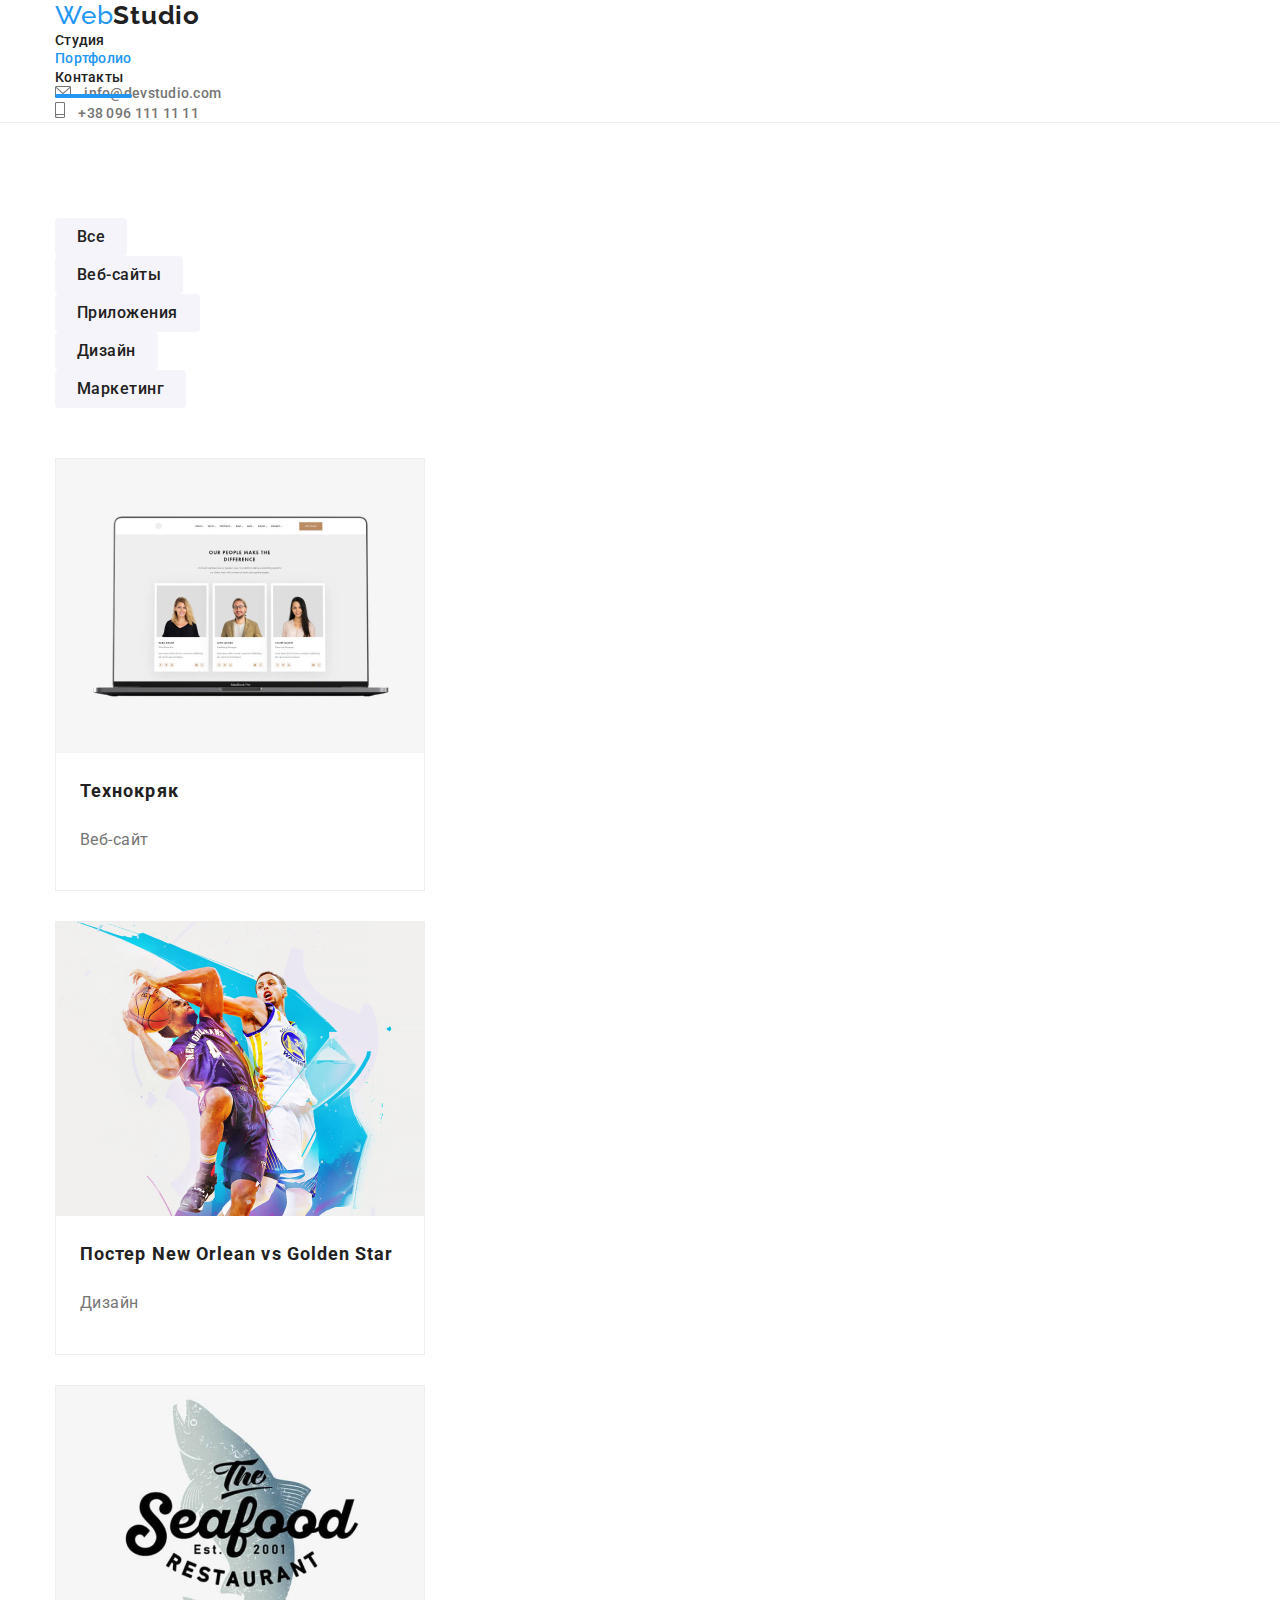
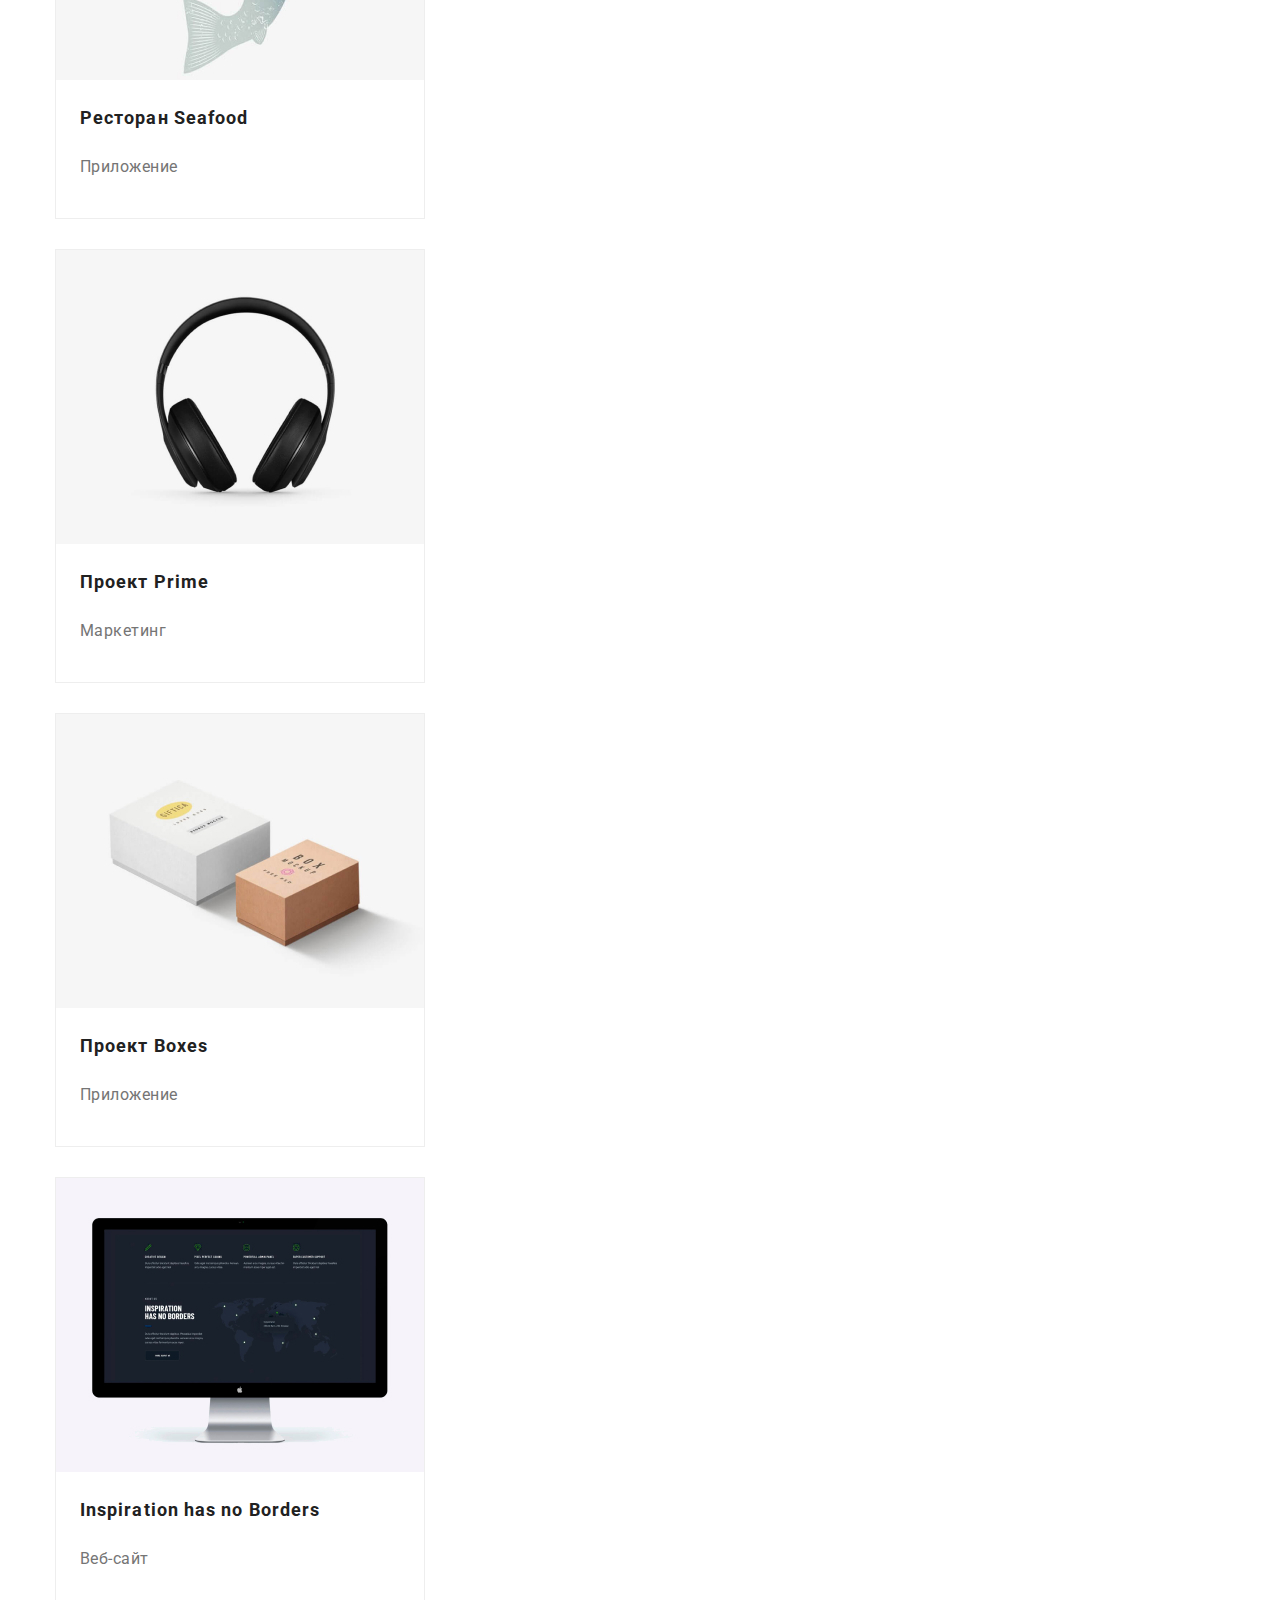
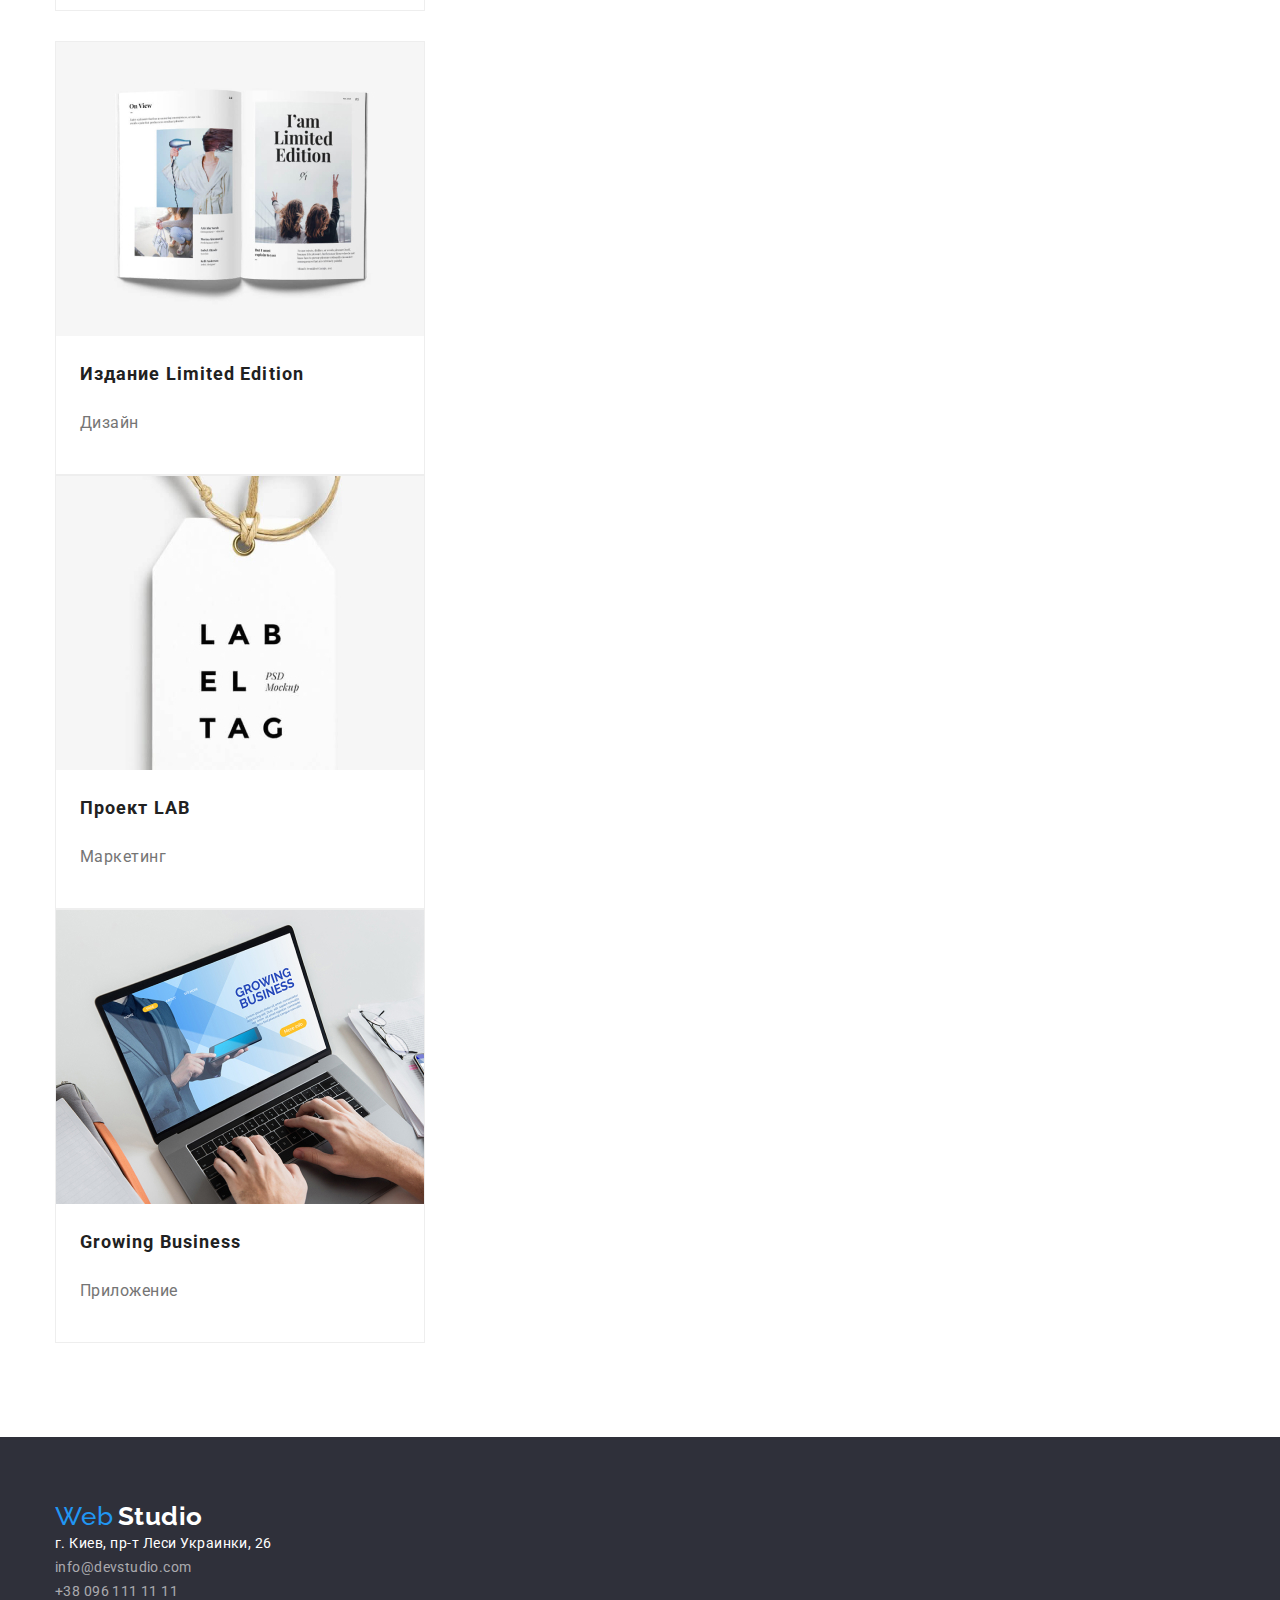
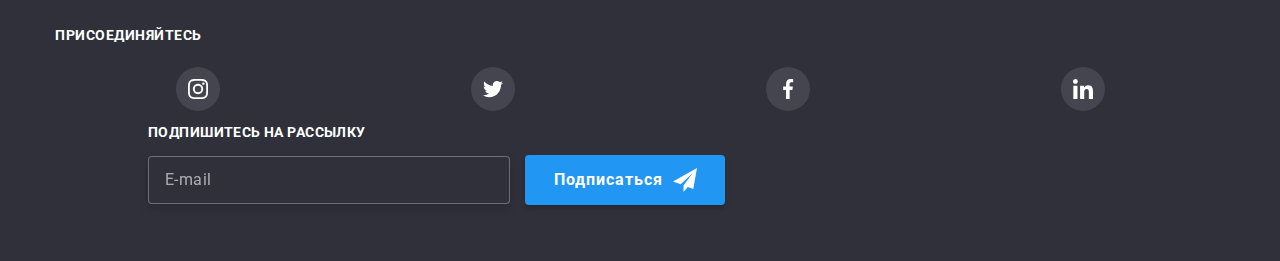
==== portfolio.html @ 9c5ffc7f "mobile header" ====
<!DOCTYPE html>
<html lang="en">
  <head>
    <meta charset="UTF-8" />
    <meta name="viewport" content="width=device-width, initial-scale=1.0" />
    <title>Portfolio</title>
    <link
      href="https://fonts.googleapis.com/css2?family=Raleway:wght@700&family=Roboto:wght@400;500;700;900&display=swap"
      rel="stylesheet"
    />
    <link
      rel="stylesheet"
      href="https://cdnjs.cloudflare.com/ajax/libs/modern-normalize/0.7.0/modern-normalize.min.css"
    />
    <link rel="stylesheet" href="css/main.min.css" />
  </head>

  <body>
    <header class="portfolio-header">
      <div class="container flexbox">
        <nav class="nav">
          <a href="./index.html" class="nav__link-logo"
            ><span class="nav__link-logo--webtext">Web</span
            ><span class="nav__link-logo--text">Studio</span>
          </a>
          <ul class="list textnav">
            <li class="nav-item">
              <a href="./index.html" class="textnav--link">Студия</a>
            </li>
            <li class="nav-item">
              <a href="./portfolio.html" class="textnav--link--prtflcurrent"
                >Портфолио</a
              >
            </li>
            <li class="nav-item">
              <a href="#" class="textnav--link">Контакты</a>
            </li>
          </ul>
        </nav>

        <ul class="list links-header">
          <li class="mail">
            <a class="mail__link" href="mailto:info@devstudio.com">
              <svg class="icon-mail">
                <use href="./svg/xx/sprite.svg#envelope"></use>
              </svg>
              info@devstudio.com</a
            >
          </li>
          <li class="tel">
            <a class="tel__link" href="tel:+380961111111">
              <svg class="icon-tel">
                <use href="./svg/xx/sprite.svg#smartphone"></use>
              </svg>
              +38 096 111 11 11</a
            >
          </li>
        </ul>
      </div>
    </header>

    <main>
      <section class="section-portfolio">
        <div class="container portfolio">
          <!-- Фильтры -->

          <ul class="list-button">
            <li class="list-button__item">
              <button type="button" class="list-button__item--button">
                Все
              </button>
            </li>
            <li class="list-button__item">
              <button type="button" class="list-button__item--button">
                Веб-сайты
              </button>
            </li>
            <li class="list-button__item">
              <button type="button" class="list-button__item--button">
                Приложения
              </button>
            </li>
            <li class="list-button__item">
              <button type="button" class="list-button__item--button">
                Дизайн
              </button>
            </li>
            <li class="list-button__item">
              <button type="button" class="list-button__item--button">
                Маркетинг
              </button>
            </li>
          </ul>

          <!-- Галерея -->

          <div class="cards">
            <ul class="list gallery">
              <li class="card-item">
                <a href="">
                  <div class="card-thumb">
                    <img src="./img/технокряк.jpg" alt="Технокряк" />
                    <p class="description">
                      Технокряк это современная площадка распространения
                      коронавируса. Компании используют эту платформу для
                      цифрового шпионажа и атак на защищённые сервера
                      конкурентов.
                    </p>
                  </div>

                  <div class="text-card">
                    <a href="">
                      <h2 class="card-text">Технокряк</h2>
                      <p class="paragraf">Веб-сайт</p>
                    </a>
                  </div>
                </a>
              </li>
              <li class="card-item">
                <img
                  src="./img/постер.jpg"
                  alt="Постер New Orlean vs Golden Star"
                />
                <div class="text-card">
                  <h2 class="card-text">Постер New Orlean vs Golden Star</h2>
                  <p class="paragraf">Дизайн</p>
                </div>
              </li>
              <li class="card-item">
                <img src="./img/ресторан.jpg" alt="Ресторан Seafood" />
                <div class="text-card">
                  <h2 class="card-text">Ресторан Seafood</h2>
                  <p class="paragraf">Приложение</p>
                </div>
              </li>
              <li class="card-item">
                <img src="./img/prime.jpg" alt="Проект Prime" />
                <div class="text-card">
                  <h2 class="card-text">Проект Prime</h2>
                  <p class="paragraf">Маркетинг</p>
                </div>
              </li>
              <li class="card-item">
                <img src="./img/boxes.jpg" alt="Проект Boxes" />
                <div class="text-card">
                  <h2 class="card-text">Проект Boxes</h2>
                  <p class="paragraf">Приложение</p>
                </div>
              </li>
              <li class="card-item">
                <img src="./img/borders.jpg" alt="Inspiration has no Borders" />
                <div class="text-card">
                  <h2 class="card-text">Inspiration has no Borders</h2>
                  <p class="paragraf">Веб-сайт</p>
                </div>
              </li>
              <li class="card-item">
                <img src="./img/издание.jpg" alt="Издание Limited Edition" />
                <div class="text-card">
                  <h2 class="card-text">Издание Limited Edition</h2>
                  <p class="paragraf">Дизайн</p>
                </div>
              </li>
              <li class="card-item">
                <img src="./img/LAB.jpg" alt="Проект LAB" />
                <div class="text-card">
                  <h2 class="card-text">Проект LAB</h2>
                  <p class="paragraf">Маркетинг</p>
                </div>
              </li>
              <li class="card-item">
                <img src="./img/business.jpg" alt="Growing Business" />
                <div class="text-card">
                  <h2 class="card-text">Growing Business</h2>
                  <p class="paragraf">Приложение</p>
                </div>
              </li>
            </ul>
          </div>
        </div>
      </section>
    </main>

    <!-- Контакты -->
    <footer class="section-footer">
      <div class="footer container">
        <div class="address">
          <a href="./index.html">
            <span class="address__accent-text">Web</span>
            <span class="address__logo-footer">Studio</span></a
          >
          <address class="address--footer">
            г. Киев, пр-т Леси Украинки, 26
          </address>

          <ul class="footer__links">
            <li>
              <a href="mailto:info@devstudio.com" class="footer__links--mail"
                >info@devstudio.com</a
              >
            </li>
            <li>
              <a href="tel:+380961111111" class="footer__links--tel"
                >+38 096 111 11 11</a
              >
            </li>
          </ul>
        </div>
        <div class="join">
          <h5>присоединяйтесь</h5>
          <ul class="footer-social">
            <li class="social__list">
              <a class="join__link" href="https://www.instagram.com/">
                <svg class="icon">
                  <use href="./svg/sprite.svg#instagram"></use>
                </svg>
              </a>
            </li>
            <li class="social__list">
              <a class="join__link" href="https://twitter.com/home">
                <svg class="icon">
                  <use href="./svg/sprite.svg#twitter"></use>
                </svg>
              </a>
            </li>
            <li class="social__list">
              <a class="join__link" href="https://www.facebook.com/">
                <svg class="icon">
                  <use href="./svg/sprite.svg#facebook"></use>
                </svg>
              </a>
            </li>
            <li class="social__list">
              <a class="join__link" href="https://www.linkedin.com/">
                <svg class="icon">
                  <use href="./svg/sprite.svg#linkedin"></use>
                </svg>
              </a>
            </li>
          </ul>
        </div>
        <div class="footer-form">
          <p>Подпишитесь на рассылку</p>
          <form action="subscribe-form"></form>
          <input
            class="footer-form__input"
            type="email"
            name=""
            placeholder="E-mail"
          />
          <button class="footer-form__btn">
            Подписаться
            <svg class="footer-form--icon">
              <use xlink:href="./form/sprite.svg#send"></use>
            </svg>
          </button>
        </div>
      </div>
    </footer>
  </body>
</html>
---- css/main.min.css ----
html{box-sizing:border-box}body{color:#757575;background-color:#fff;font-family:Roboto, sans-serif;letter-spacing:0.03em}a{text-decoration:none}.container{width:1200px;margin-left:auto;margin-right:auto;padding-left:15px;padding-right:15px}@media (min-width: 480px){.container{width:480px}}@media (min-width: 768px){.container{width:768px}}@media (min-width: 1200px){.container{width:1200px;margin-left:auto;margin-right:auto;padding-left:15px;padding-right:15px}}.header .portfolio-header .flexbox{align-items:center;justify-content:flex-end}.header .portfolio-header{padding-top:32px;padding-bottom:32px}.header .portfolio-header .mail{margin-right:50px}.portfolio{margin-top:95px;margin-bottom:93px}.portfolio-header{border-bottom:1px solid #eeeeee}img{display:block;height:auto}.client{box-sizing:border-box;justify-content:space-between;padding-bottom:94px;padding-top:50px;list-style:none;margin:0;padding-left:0}.client__list{margin:0;width:calc((100% - 30px * 5) / 6);height:90px}.client__list:last-child{margin-right:0px}.client__list--logo-link{margin:0;width:100%;height:100%;color:#afb1b8;border:1px solid #afb1b8;border-radius:4px;justify-content:center;align-items:center;transition-property:border;transition-duration:250ms;transition-timing-function:cubic-bezier(0.4, 0, 0.2, 1)}.client__list--logo-link:hover svg{cursor:pointer;fill:#2196f3}.client__list--logo-link:hover{border:1px solid #2196f3;border-radius:4px}.client__list--logo-one{width:44px;height:49px;fill:currentColor;transition-property:fill;transition-duration:250ms;transition-timing-function:cubic-bezier(0.4, 0, 0.2, 1)}.client__list--logo-two{width:40px;height:52px;fill:currentColor;transition-property:fill;transition-duration:250ms;transition-timing-function:cubic-bezier(0.4, 0, 0.2, 1)}.client__list--logo-three{width:41px;height:43px;fill:currentColor;transition-property:fill;transition-duration:250ms;transition-timing-function:cubic-bezier(0.4, 0, 0.2, 1)}.client__list--logo-four{width:80px;height:42px;fill:currentColor;transition-property:fill;transition-duration:250ms;transition-timing-function:cubic-bezier(0.4, 0, 0.2, 1)}.client__list--logo-five{width:59px;height:47px;fill:currentColor;transition-property:fill;transition-duration:250ms;transition-timing-function:cubic-bezier(0.4, 0, 0.2, 1)}.client__list--logo-six{width:88px;height:45px;fill:currentColor;transition-property:fill;transition-duration:250ms;transition-timing-function:cubic-bezier(0.4, 0, 0.2, 1)}button{font-family:inherit}.button__hero{color:#fff;background-color:#2196f3;font-weight:bold;font-size:16px;line-height:1.88;text-align:center;letter-spacing:0.06em;cursor:pointer;border:none;border-radius:4px;padding:10px 32px}.submit-button{width:200px;height:50px;background:#2196f3;border-radius:4px;border:none;color:#fff;font-family:Roboto;font-weight:bold;font-size:16px;line-height:1.9;letter-spacing:0.06em;margin-left:124px}.submit-button:focus,.submit-button:hover{box-shadow:0px 4px 4px rgba(0,0,0,0.15)}.list-button{list-style:none;justify-content:center;padding:0;margin:0;padding-bottom:50px}.list-button__item:not(:last-child){margin-right:8px}.list-button__item--button{color:#212121;background-color:#f5f4fa;font-weight:500;font-size:16px;line-height:1.62;letter-spacing:0.03em;text-align:center;border:none;border-radius:4px;padding:6px 22px;transition-property:background-color, color;transition-duration:250ms;transition-timing-function:cubic-bezier(0.4, 0, 0.2, 1)}.list-button__item--button:hover,.list-button__item--button:focus{color:#fff;background-color:#2196f3}.social{align-items:center;justify-content:space-around;padding-top:16px;padding-bottom:30px;padding-right:30px;padding-left:32px;list-style:none;display:flex}.social__list .social__link,.social__list .follow-link{width:44px;height:44px}.social__list:not(:last-child){margin-right:10px}.social__link{display:flex;margin:0;width:100%;height:100%;justify-content:center;align-items:center;border-radius:50%;transition-property:background-color;transition-duration:250ms;transition-timing-function:cubic-bezier(0.4, 0, 0.2, 1)}.social__link:hover{background-color:#2196f3}.social__link:hover .icon{fill:#fff}.footer-social{align-items:center;justify-content:space-around;margin-top:20px;display:flex;list-style:none;padding:0;margin:0}.footer-social:not(:last-child){margin-right:10px}.join{color:#fff;font-weight:bold;font-size:17px;line-height:1.14;letter-spacing:0.03em;text-transform:uppercase}.join__link{display:flex;margin:0;width:44px;height:44px;justify-content:center;align-items:center;border-radius:50%;background-color:rgba(255,255,255,0.1);transition-property:background-color;transition-duration:250ms;transition-timing-function:cubic-bezier(0.4, 0, 0.2, 1)}.join__link:hover{background-color:#2196f3}.join__link:hover .icon{fill:#fff}.join__link .icon{fill:#fff}.backdrop{position:fixed;top:0;left:0;width:100%;height:100%;background-color:rgba(0,0,0,0.2);opacity:1;transition:opacity 250ms cubic-bezier(0.4, 0, 0.2, 1);z-index:1;overflow-y:scroll}.is-hidden{display:none}.modal{position:absolute;top:50%;left:50%;transform:translate(-50%, -50%) scale(1);transition:750ms cubic-bezier(0.4, 0, 0.2, 1);width:528px;height:581px;background:#fff;box-shadow:0px 1px 3px rgba(0,0,0,0.12),0px 1px 1px rgba(0,0,0,0.14),0px 2px 1px rgba(0,0,0,0.2);border-radius:4px}.modal__close-button{position:absolute;font-size:15px;width:30px;height:30px;background:#fff;box-sizing:border-box;border-radius:50%;border:1px solid rgba(0,0,0,0.1);top:8px;right:8px;outline:transparent}.modal__close-button:hover,.modal__close-button:focus{color:#2196f3}.modal__content{display:flex;flex-direction:column;padding:40px}.modal__title{font-family:Roboto;font-weight:bold;font-size:20px;line-height:1.2;text-align:center;letter-spacing:0.03em;color:#212121;margin-bottom:16px}.form{background:#fff;border-radius:4px}.form__field{position:relative;display:flex;flex-direction:column}.form__field.checkbox{display:flex;flex-direction:row;justify-content:center;margin-bottom:30px}.form--label{margin-bottom:4px;font-family:Roboto;font-size:12px;line-height:1.17;letter-spacing:0.01em;color:#757575}.form--input{width:448px;height:40px;border:1px solid rgba(33,33,33,0.2);box-sizing:border-box;border-radius:4px;margin-bottom:14px;padding-left:42px;outline:none}.form--input:focus{border:1px solid #2196f3;border-width:1px;transition-property:border;outline:none}.form--input:focus+svg{fill:#2196f3;transition-property:fill}.form--input--checkbox{-webkit-appearance:none;-moz-appearance:none;appearance:none;position:absolute}.form--input--checkbox:checked+.check-box{background-image:url(../modal/check.svg);fill:#fff;background-color:#2196f3;transition-property:background-color, fill;transition-duration:250ms;transition-timing-function:cubic-bezier(0.4, 0, 0.2, 1)}.form__field--icon{position:absolute;top:29px;left:14px;height:18px;width:18px}.form--textarea{height:120px;border:1px solid rgba(33,33,33,0.2);box-sizing:border-box;border-radius:4px;resize:none;margin-bottom:20px;padding:12px 16px}.form--textarea::placeholder{font-family:Roboto;font-size:12px;line-height:1.2;letter-spacing:0.01em;color:rgba(117,117,117,0.5)}.form--link{color:#2196f3;border-bottom:1px solid #2196f3;display:inline-block;line-height:0.85}.form--textarea:focus{border:1px solid #2196f3;border-width:1px;transition-property:border;transition-duration:250ms;transition-timing-function:cubic-bezier(0.4, 0, 0.2, 1);outline:none}.check-box{position:absolute;background-image:url(../modal/Vector.svg);width:16px;height:15px;left:30px}.footer-form{font-weight:bold;font-size:14px;line-height:1.14;letter-spacing:0.03em;text-transform:uppercase;color:#fff;padding-left:93px}.footer-form__input{background-color:#2f303a;padding-left:16px;padding-right:166px;padding-top:15px;padding-bottom:15px;margin-right:12px;border:1px solid rgba(255,255,255,0.3);box-sizing:border-box;filter:drop-shadow(0px 4px 4px rgba(0,0,0,0.15));border-radius:4px}.footer-form__btn{display:inline-flex;align-items:center;padding-top:10px;padding-bottom:10px;padding-left:29px;padding-right:28px;font-weight:bold;font-size:16px;line-height:1.9;letter-spacing:0.06em;border:none;color:#fff;background-color:#2196f3;box-shadow:0px 4px 4px rgba(0,0,0,0.15);border-radius:4px;cursor:pointer}.footer-form--icon{width:24px;height:24px;margin-left:10px}input::placeholder{font-family:Roboto;font-size:16px;line-height:1.25;letter-spacing:0.03em;color:rgba(255,255,255,0.6)}.icon-mail{content:"";display:inline-block;width:16px;height:12px;margin-right:10px;background-image:url(./svg/xx/sprite.svg#envelope);background-size:contain;fill:currentColor;transition:color cubic-bezier(0.4, 0, 0.2, 1)}.icon-tel{content:"";display:inline-block;width:10px;height:16px;margin-right:10px;background-image:url(./svg/xx/sprite.svg#smartphone);background-size:contain;fill:currentColor;transition:color cubic-bezier(0.4, 0, 0.2, 1)}.nav{margin-right:auto;color:#212121}.nav__link-logo{padding-top:24px}.nav__link-logo--webtext{font-family:Raleway, sans-serif;font-weight:500;font-size:26px;line-height:1.19px;letter-spacing:0.03em;color:#2196f3}.nav__link-logo--text{font-family:Raleway, sans-serif;font-weight:bold;font-size:26px;line-height:1.19;letter-spacing:0.03em;margin-right:93px;color:#212121}.nav-item:not(:last-child){margin-right:50px}.textnav{color:#2196f3}.textnav--link:hover,.textnav--link:focus{color:#2196f3}.textnav--link--current{color:#2196f3;font-weight:500;font-size:14px;line-height:1.14;letter-spacing:0.02em;padding-top:32px;padding-bottom:32px;position:relative}.textnav--link--current::after{display:block;content:"";width:100%;height:4px;left:0;bottom:0;color:#2196f3;background:#2196f3;border-radius:2px;position:absolute}.textnav--link--prtflcurrent{color:#2196f3;font-weight:500;font-size:14px;line-height:1.14;letter-spacing:0.02em;padding-top:32px;padding-bottom:32px;position:relative}.textnav--link--prtflcurrent::after{display:block;content:"";width:100%;height:4px;left:0;bottom:0;color:#2196f3;background-color:#2196f3;border-radius:2px;position:absolute}.textnav--link{font-weight:500;font-size:14px;line-height:1.14;letter-spacing:0.02em;padding-top:32px;padding-bottom:32px;position:relative;color:#212121;transition-property:color;transition-duration:250ms;transition-timing-function:cubic-bezier(0.4, 0, 0.2, 1)}.links-header{font-weight:500;font-size:14px;line-height:1.14;letter-spacing:0.02em;padding-top:32px;color:#757575;transition-property:color;transition-duration:250ms;transition-timing-function:cubic-bezier(0.4, 0, 0.2, 1)}.mail__link{padding-right:30px;padding-top:32px;align-items:center;color:#757575;transition-property:color;transition-duration:250ms;transition-timing-function:cubic-bezier(0.4, 0, 0.2, 1)}.mail__link:hover,.mail__link:focus{fill:#2196f3;color:#2196f3}.tel__link{padding-top:32px;align-items:center;color:#757575;transition-property:color;transition-duration:250ms;transition-timing-function:cubic-bezier(0.4, 0, 0.2, 1)}.tel__link:hover,.tel__link:focus{cursor:pointer;fill:#2196f3;color:#2196f3}.hero{max-width:1600px;height:600px;margin-left:auto;margin-right:auto;background-image:linear-gradient(to right, rgba(47,48,58,0.4), rgba(47,48,58,0.4)),url(../img/hero-img.jpg);background-repeat:no-repeat;background-position:center;background-size:cover;background-color:#2f303a;padding-top:200px;padding-bottom:200px;text-align:center}.hero__title{font-weight:900;font-size:44px;line-height:1.36;text-align:center;letter-spacing:0.06em;text-transform:uppercase;margin:0;padding:0;margin-bottom:30px;color:#fff}.features{margin-top:94px}.list{list-style:none;padding:0;margin:0}.skill{list-style:none;padding:0;margin:0}.skill__icon{margin-right:15px}.skill__icon:last-child{margin-right:0}.skill__title-text{font-weight:bold;font-size:14px;line-height:1.14;letter-spacing:0.03em;text-transform:uppercase;color:#212121;padding-top:30px;padding-bottom:10px;margin:0}.skill__paragraf{font-size:16px;line-height:1.9;letter-spacing:0.03em;color:#757575;margin:0}.skill__icon::before{content:"";display:block;min-width:270px;min-height:120px;border-radius:4px;background:#f5f4fa;background-repeat:no-repeat;background-position:center}.icon-antena::before{background-image:url(../img/antenna.png)}.icon-clock::before{background-image:url(../img/clock.png)}.icon-diagram::before{background-image:url(../img/diagram.png)}.icon-astronavt::before{background-image:url(../img/astronaut.png)}.our-work{margin-top:94px}@media (max-width: 1199px){.our-work{display:none}}.our-work__title{font-weight:bold;font-size:36px;line-height:1.16;text-align:center;letter-spacing:0.03em;color:#212121;margin:0;margin-bottom:50px}.our-work__list{padding:0}.our-work__overlay{position:relative;margin-right:30px;list-style:none;padding:0}.our-work__overlay:last-child{margin-right:0}.our-work__text{display:block;background:rgba(47,48,58,0.8);width:100%;height:auto;position:absolute;padding-top:27px;padding-bottom:27px;left:0;bottom:0;margin:0;font-style:normal;font-weight:700;font-size:14px;line-height:1.1em;text-align:center;letter-spacing:0.03em;text-transform:uppercase;color:#fff}.our-team{font-size:16px;line-height:1.19;text-align:center;letter-spacing:0.03em;color:#757575;margin-top:94px;padding-top:94px;padding-bottom:94px;background-color:#f5f4fa}.our-team__title{font-weight:bold;font-size:36px;line-height:1.17;text-align:center;letter-spacing:0.03em;color:#212121;margin:0;padding:0}.our-team__list{list-style:none;margin:0;padding-top:50px;padding-left:0}.our-team__list--item{width:calc((100% - 30px * 2) / 3);margin-right:30px;border-radius:0px 0px 4px 4px;background-color:#fff}.our-team__list--item:hover,.our-team__list--item:focus{box-shadow:0px 1px 1px rgba(0,0,0,0.12),0px 4px 4px rgba(0,0,0,0.06),1px 4px 6px rgba(0,0,0,0.16)}.our-team__list--item:nth-child(4n){margin-right:0px}.our-team__name{padding-top:30px;padding-bottom:10px;margin:0;font-weight:500;font-size:16px;line-height:1.19;text-align:center;color:#212121}.icon{width:20px;height:20px;fill:#afb1b8;transition-property:fill;transition-duration:250ms;transition-timing-function:cubic-bezier(0.4, 0, 0.2, 1)}.title-client{font-weight:bold;font-size:36px;line-height:1.16;text-align:center;letter-spacing:0.03em;color:#212121;padding-top:94px;margin:0}.section-footer{padding-top:64px;padding-bottom:56px;background-color:#2f303a;margin-top:20px}.address{margin-right:70px}.address__accent-text{font-family:Raleway, sans-serif;font-weight:500;font-size:26px;line-height:1.19px;letter-spacing:0.03em;color:#2196f3}.address--footer{color:#fff;font-size:14px;line-height:1.71;font-style:normal}.address__logo-footer{font-family:Raleway, sans-serif;font-weight:bold;font-size:26px;line-height:1.2;color:#fff}.footer{align-items:baseline}.footer__links{list-style:none;padding:0;margin:0}.footer__links :hover,.footer__links :focus{color:#2196f3}.footer__links--mail,.footer__links--tel{font-size:14px;line-height:1.7;letter-spacing:0.03em;color:rgba(255,255,255,0.6);transition-property:color;transition-duration:250ms;transition-timing-function:cubic-bezier(0.4, 0, 0.2, 1)}.cards{margin-bottom:94px}.card-item{width:calc((100% - 30px * 2) / 3);margin-right:30px;margin-bottom:30px;border:1px solid #eeeeee;background-color:#fff;position:relative;overflow:hidden}.card-item:hover,.card-item:focus{box-shadow:0px 1px 1px rgba(0,0,0,0.12),0px 4px 4px rgba(0,0,0,0.06),1px 4px 6px rgba(0,0,0,0.16)}.card-item:hover .description,.card-item:hover .card-thumb::before{opacity:1;transform:translateY(0)}.card-item:nth-child(3n){margin-right:0px}.card-item:nth-last-child(-n+3){margin-bottom:0px}.card-thumb{position:relative;overflow:hidden}.card-thumb::before{position:absolute;content:"";display:flex;justify-content:center;align-items:center;width:100%;height:100%;bottom:-100%;right:0;background-color:#2196f3;transform:translateY(100%);transition:transform 250ms cubic-bezier(0.4, 0, 0.2, 1);overflow:hidden;opacity:1}.card-text{font-weight:bold;font-size:18px;line-height:2;letter-spacing:0.06em;color:#212121;margin:0}.text-card{padding:20px 24px}.paragraf{color:#757575}.gallery{font-size:16px;line-height:1.87;flex-wrap:wrap}.description{position:absolute;margin:0;width:100%;height:294px;top:0;right:0;padding:63px 24px;font-weight:400;font-size:18px;line-height:1.56;letter-spacing:0.03em;color:#fff;background-color:rgba(33,150,243,0.9);transform:translateY(100%);transition:transform 250ms cubic-bezier(0.4, 0, 0.2, 1)}.logo{color:#2196f3;font-family:Raleway, sans-serif;font-weight:normal;font-size:26px;line-height:1.2;letter-spacing:0.03em;-webkit-text-decoration-line:none;text-decoration-line:none;padding-top:16px;position:absolute}.mobilebtn{position:absolute;display:inline-flex;margin:0;padding:0;margin-top:22px;border:none;background-color:transparent;top:0;right:0}@media screen and (min-width: 768px){.mobilebtn{display:none}}.mobilebtn__close{display:none}.is-open .mobilebtn__close{display:block}.is-open .mobilebtn__menu{display:none}.mobilebtn:focus,.mobilebtn:hover{fill:#2196f3;outline:none}.mobile-menu{background-color:#fff;padding:28px;text-align:center;font-style:28px}@media screen and (max-width: 767px){.mobile-menu{display:none;position:absolute;top:100%;left:0;width:100%;height:453px}.mobile-menu.is-open{display:block}}@media screen and (min-width: 768px){.mobile-menu{display:inline-flex;flex-grow:1;justify-content:space-between}}.mobile-text{margin-left:auto;font-style:normal;font-weight:500;font-size:18px;line-height:1.1;letter-spacing:0.02em;text-align:center}.mobile-text__item{margin-bottom:60px}.mobile-text__item:not(:last-child){margin-bottom:40px}.mobile-text__item--link{color:#000;text-align:center;margin-top:60px}.mobile-text__item{color:#000;text-align:center;margin-top:60px}.mobile-text__item--link--current{color:#2196f3;position:relative}.mobile-text__item--link--current::after{position:absolute;content:"";width:100%;height:4px;left:0;bottom:-8px;background-color:#2196f3;border-radius:2px;margin-bottom:-1px}.contacts{text-align:center;font-family:Roboto;font-style:normal;font-weight:500;font-size:18px;line-height:21px;letter-spacing:0.02em}.contacts__link:hover{color:#2196f3}.contacts__item:first-child{margin-bottom:16px}.contacts__link{color:#757575}.header{position:relative;height:60px;right:0;left:0;top:0;background-color:#fff;z-index:1;border-bottom:1px solid #ececec;-webkit-box-align:center;-ms-flex-align:center;align-items:center}
/*# sourceMappingURL=main.min.css.map */
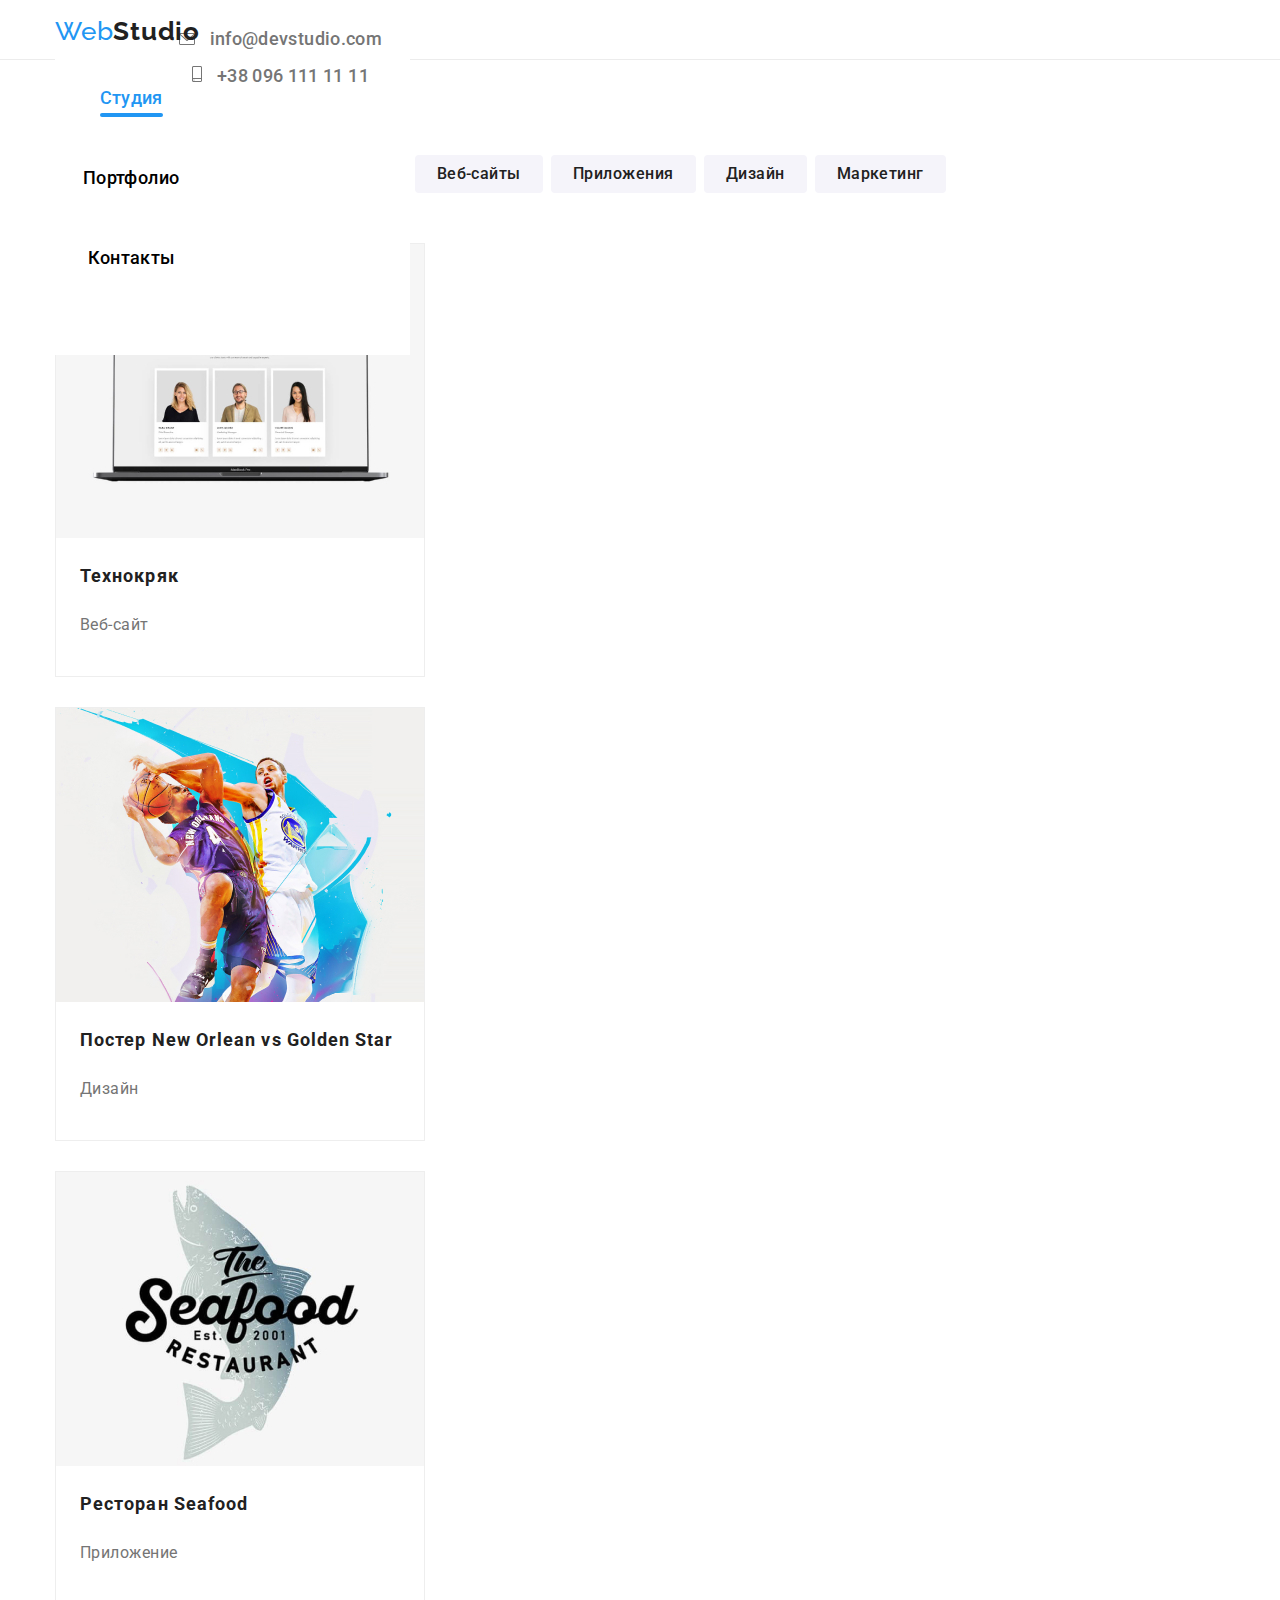
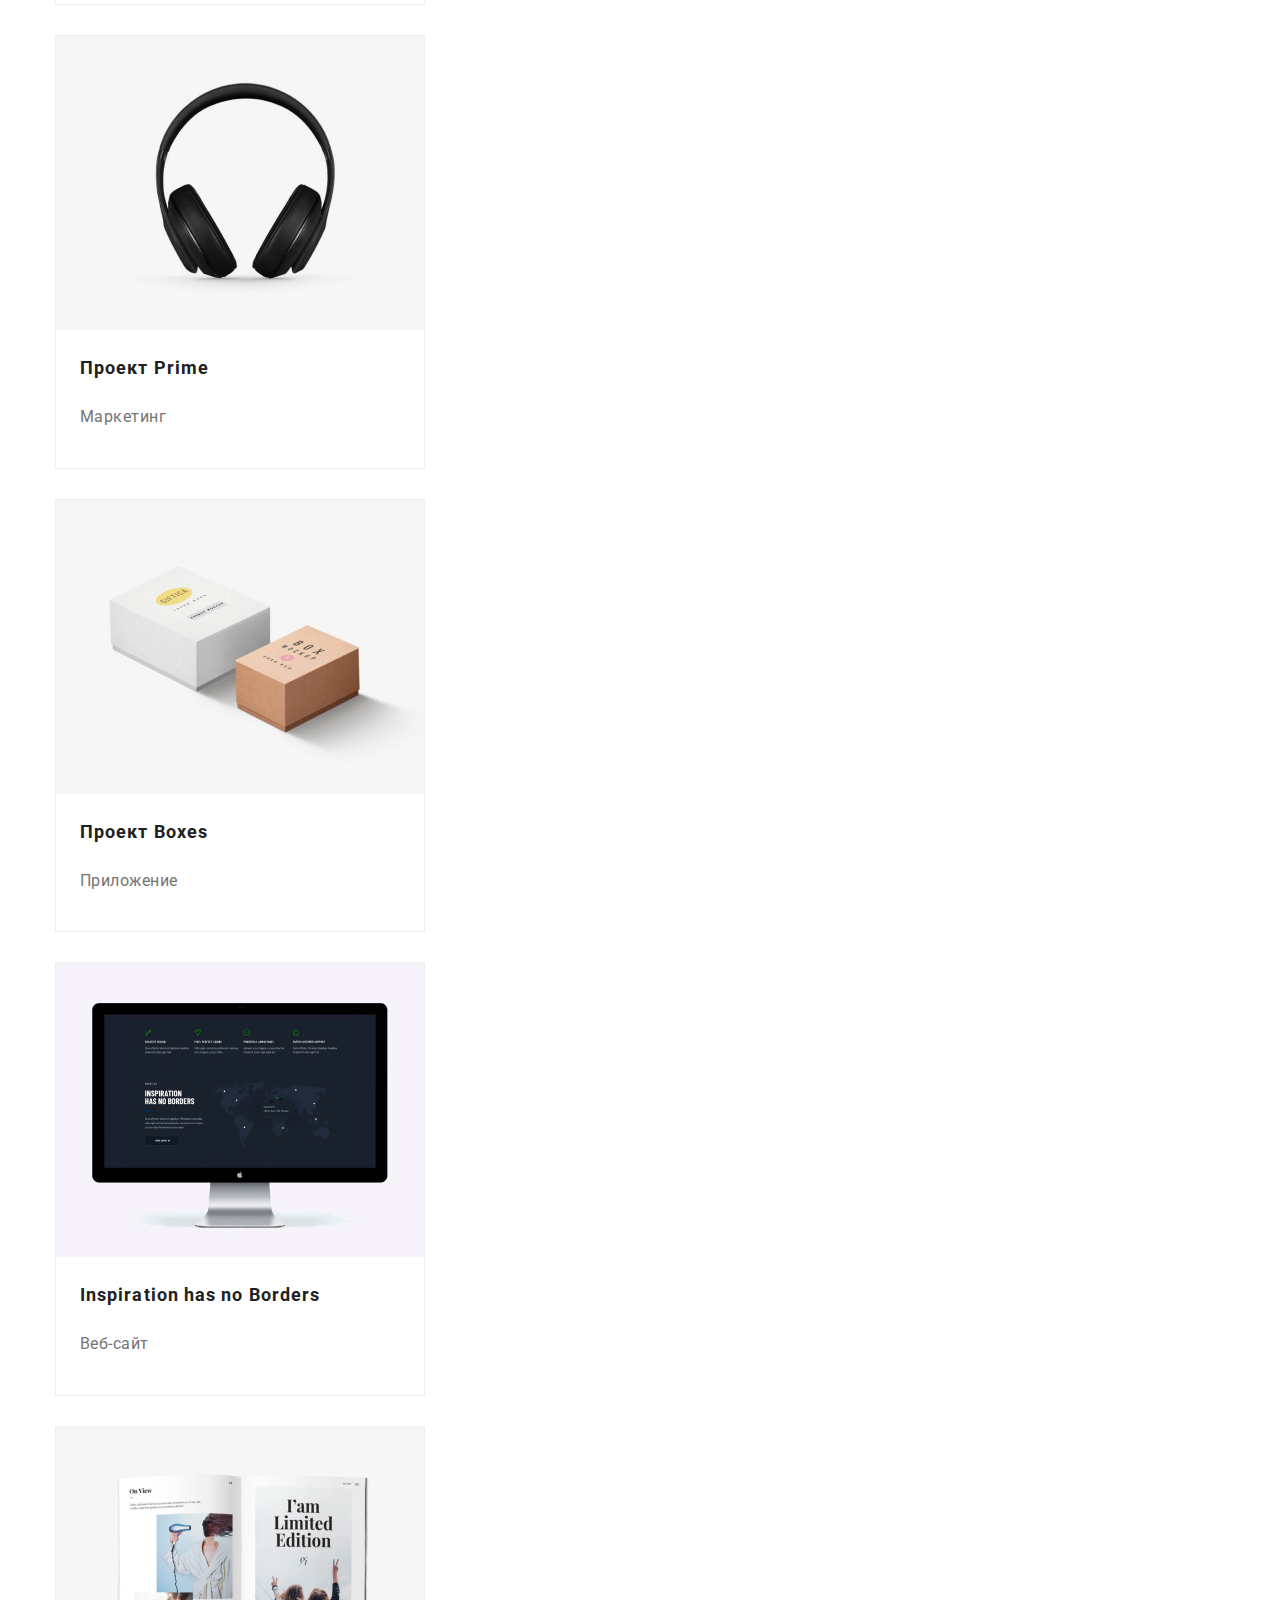
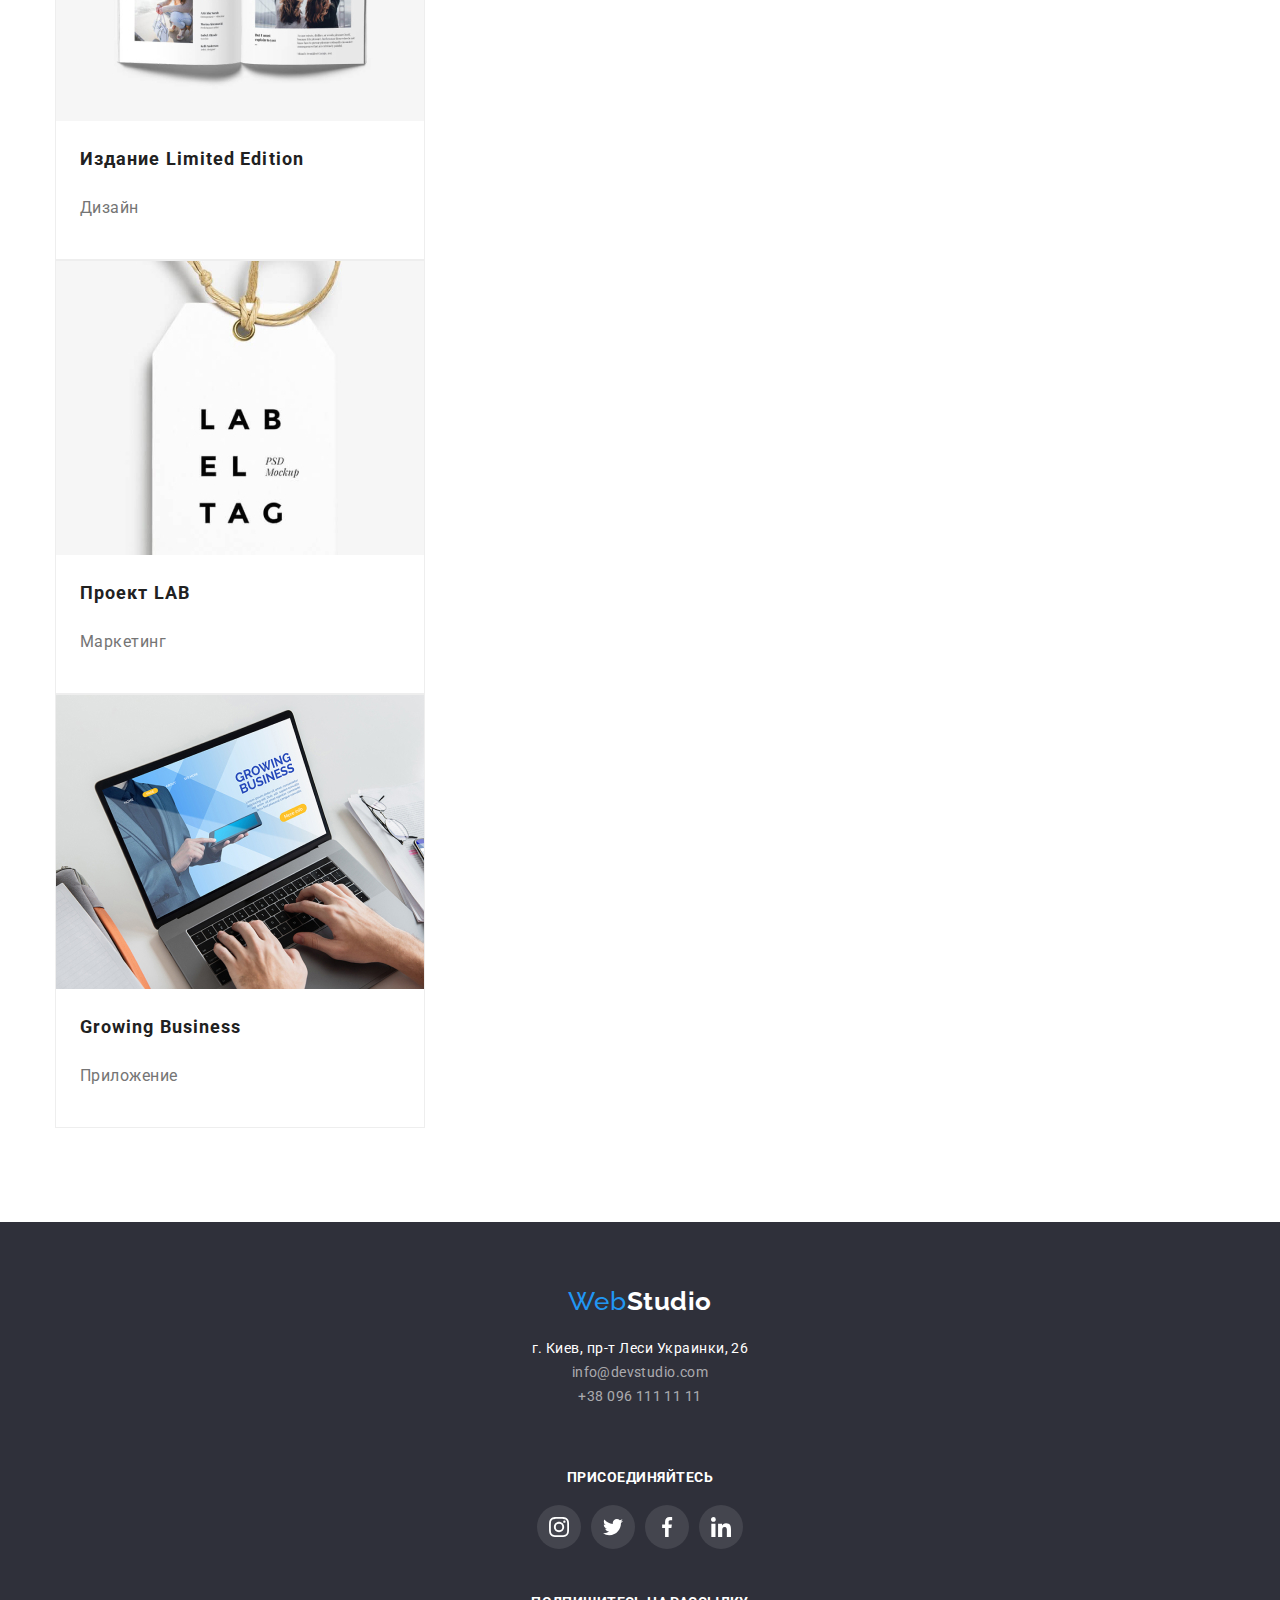
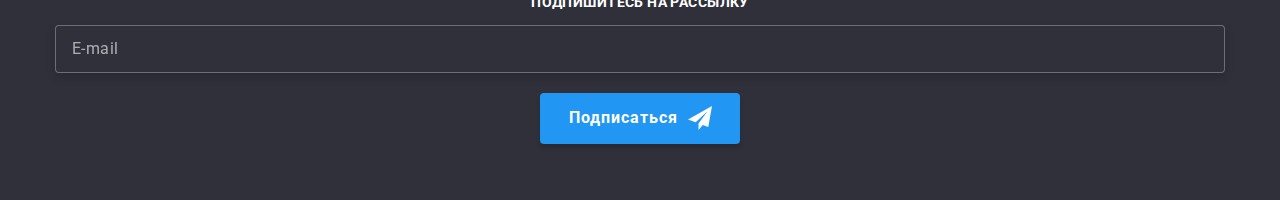
==== commit eb4d4a9c: "mobile" ====
--- a/portfolio.html
+++ b/portfolio.html
@@ -16,7 +16,79 @@
   </head>
 
   <body>
-    <header class="portfolio-header">
+    <header class="header">
+      <div class="container flexbox">
+        <a href="./index.html" class="logo"
+          ><span class="nav__link-logo--webtext">Web</span
+          ><span class="nav__link-logo--text">Studio</span>
+        </a>
+        <button
+          type="button"
+          class="mobilebtn is-open"
+          aria-expanded="false"
+          aria-controls="mobile-menu"
+          data-menu-button
+        >
+          <svg
+            width="40px"
+            height="40px"
+            aria-label="Переключатель мобильного меню"
+          >
+            <use
+              width="19"
+              height="19"
+              class="mobilebtn__close"
+              xlink:href="./mobileicon/sprite.svg#close_24px"
+            ></use>
+
+            <use
+              width="24"
+              height="16"
+              class="mobilebtn__menu"
+              xlink:href="./mobileicon/sprite.svg#menu_24px"
+            ></use>
+          </svg>
+        </button>
+        <div class="mobile-menu is-open" id="mobile-menu" data-menu>
+          <ul class="list mobile-text">
+            <li class="mobile-text__item">
+              <a href="./index.html" class="mobile-text__item--link--current"
+                >Студия</a
+              >
+            </li>
+            <li class="mobile-text__item">
+              <a href="./portfolio.html" class="mobile-text__item--link"
+                >Портфолио</a
+              >
+            </li>
+            <li class="mobile-text__item">
+              <a href="#" class="mobile-text__item--link">Контакты</a>
+            </li>
+          </ul>
+
+          <ul class="list contacts">
+            <li class="contacts__item">
+              <a class="contacts__link" href="mailto:info@devstudio.com">
+                <svg class="icon-mail">
+                  <use href="./svg/xx/sprite.svg#envelope"></use>
+                </svg>
+                info@devstudio.com</a
+              >
+            </li>
+            <li class="contacts__item">
+              <a class="contacts__link" href="tel:+380961111111">
+                <svg class="icon-tel">
+                  <use href="./svg/xx/sprite.svg#smartphone"></use>
+                </svg>
+                +38 096 111 11 11</a
+              >
+            </li>
+          </ul>
+        </div>
+      </div>
+    </header>
+
+    <!-- <header class="portfolio-header">
       <div class="container flexbox">
         <nav class="nav">
           <a href="./index.html" class="nav__link-logo"
@@ -57,7 +129,7 @@
           </li>
         </ul>
       </div>
-    </header>
+    </header>-->
 
     <main>
       <section class="section-portfolio">
@@ -180,9 +252,88 @@
         </div>
       </section>
     </main>
+    <!--footermob-->
+    <footer class="section-footermob">
+      <div class="footermob container">
+        <div class="addressmob">
+          <a href="./index.html"
+            ><span class="addressmob__accent-text">Web</span
+            ><span class="addressmob__logo-footer">Studio</span></a
+          >
+          <address class="addressmob--footer">
+            г. Киев, пр-т Леси Украинки, 26
+            <div>
+              <ul class="footermob__links">
+                <li>
+                  <a
+                    class="footermob__links--mail"
+                    href="mailto:info@devstudio.com"
+                    >info@devstudio.com</a
+                  >
+                </li>
+                <li>
+                  <a class="footermob__links--tel" href="tel:+380961111111"
+                    >+38 096 111 11 11</a
+                  >
+                </li>
+              </ul>
+            </div>
+          </address>
+        </div>
+        <div class="joinmob">
+          <h5>присоединяйтесь</h5>
+          <ul class="footermob-social">
+            <li class="social__list">
+              <a class="joinmob__link" href="https://www.instagram.com/">
+                <svg class="icon">
+                  <use href="./svg/sprite.svg#instagram"></use>
+                </svg>
+              </a>
+            </li>
+            <li class="social__list">
+              <a class="joinmob__link" href="https://twitter.com/home">
+                <svg class="icon">
+                  <use href="./svg/sprite.svg#twitter"></use>
+                </svg>
+              </a>
+            </li>
+            <li class="social__list">
+              <a class="joinmob__link" href="https://www.facebook.com/">
+                <svg class="icon">
+                  <use href="./svg/sprite.svg#facebook"></use>
+                </svg>
+              </a>
+            </li>
+            <li class="social__list">
+              <a class="joinmob__link" href="https://www.linkedin.com/">
+                <svg class="icon">
+                  <use href="./svg/sprite.svg#linkedin"></use>
+                </svg>
+              </a>
+            </li>
+          </ul>
+        </div>
+        <div class="footer-formmob">
+          <p>Подпишитесь на рассылку</p>
+          <form action="subscribe-form"></form>
+          <input
+            class="footer-formmob__input"
+            type="email"
+            name="email"
+            placeholder="E-mail"
+          />
+          <button class="footer-formmob__btn">
+            Подписаться
+            <svg class="footer-formmob--icon">
+              <use xlink:href="./form/sprite.svg#send"></use>
+            </svg>
+          </button>
+        </div>
+      </div>
+    </footer>
 
     <!-- Контакты -->
-    <footer class="section-footer">
+    <!--<footer class="section-footer">
       <div class="footer container">
         <div class="address">
           <a href="./index.html">
@@ -256,6 +407,8 @@
           </button>
         </div>
       </div>
-    </footer>
+    </footer>-->
+    <script src="./js/script.js"></script>
+    <script src="./js/menu.js"></script>
   </body>
 </html>
--- a/css/main.min.css
+++ b/css/main.min.css
@@ -1,2 +1,2 @@
-html{box-sizing:border-box}body{color:#757575;background-color:#fff;font-family:Roboto, sans-serif;letter-spacing:0.03em}a{text-decoration:none}.container{width:1200px;margin-left:auto;margin-right:auto;padding-left:15px;padding-right:15px}@media (min-width: 480px){.container{width:480px}}@media (min-width: 768px){.container{width:768px}}@media (min-width: 1200px){.container{width:1200px;margin-left:auto;margin-right:auto;padding-left:15px;padding-right:15px}}.header .portfolio-header .flexbox{align-items:center;justify-content:flex-end}.header .portfolio-header{padding-top:32px;padding-bottom:32px}.header .portfolio-header .mail{margin-right:50px}.portfolio{margin-top:95px;margin-bottom:93px}.portfolio-header{border-bottom:1px solid #eeeeee}img{display:block;height:auto}.client{box-sizing:border-box;justify-content:space-between;padding-bottom:94px;padding-top:50px;list-style:none;margin:0;padding-left:0}.client__list{margin:0;width:calc((100% - 30px * 5) / 6);height:90px}.client__list:last-child{margin-right:0px}.client__list--logo-link{margin:0;width:100%;height:100%;color:#afb1b8;border:1px solid #afb1b8;border-radius:4px;justify-content:center;align-items:center;transition-property:border;transition-duration:250ms;transition-timing-function:cubic-bezier(0.4, 0, 0.2, 1)}.client__list--logo-link:hover svg{cursor:pointer;fill:#2196f3}.client__list--logo-link:hover{border:1px solid #2196f3;border-radius:4px}.client__list--logo-one{width:44px;height:49px;fill:currentColor;transition-property:fill;transition-duration:250ms;transition-timing-function:cubic-bezier(0.4, 0, 0.2, 1)}.client__list--logo-two{width:40px;height:52px;fill:currentColor;transition-property:fill;transition-duration:250ms;transition-timing-function:cubic-bezier(0.4, 0, 0.2, 1)}.client__list--logo-three{width:41px;height:43px;fill:currentColor;transition-property:fill;transition-duration:250ms;transition-timing-function:cubic-bezier(0.4, 0, 0.2, 1)}.client__list--logo-four{width:80px;height:42px;fill:currentColor;transition-property:fill;transition-duration:250ms;transition-timing-function:cubic-bezier(0.4, 0, 0.2, 1)}.client__list--logo-five{width:59px;height:47px;fill:currentColor;transition-property:fill;transition-duration:250ms;transition-timing-function:cubic-bezier(0.4, 0, 0.2, 1)}.client__list--logo-six{width:88px;height:45px;fill:currentColor;transition-property:fill;transition-duration:250ms;transition-timing-function:cubic-bezier(0.4, 0, 0.2, 1)}button{font-family:inherit}.button__hero{color:#fff;background-color:#2196f3;font-weight:bold;font-size:16px;line-height:1.88;text-align:center;letter-spacing:0.06em;cursor:pointer;border:none;border-radius:4px;padding:10px 32px}.submit-button{width:200px;height:50px;background:#2196f3;border-radius:4px;border:none;color:#fff;font-family:Roboto;font-weight:bold;font-size:16px;line-height:1.9;letter-spacing:0.06em;margin-left:124px}.submit-button:focus,.submit-button:hover{box-shadow:0px 4px 4px rgba(0,0,0,0.15)}.list-button{list-style:none;justify-content:center;padding:0;margin:0;padding-bottom:50px}.list-button__item:not(:last-child){margin-right:8px}.list-button__item--button{color:#212121;background-color:#f5f4fa;font-weight:500;font-size:16px;line-height:1.62;letter-spacing:0.03em;text-align:center;border:none;border-radius:4px;padding:6px 22px;transition-property:background-color, color;transition-duration:250ms;transition-timing-function:cubic-bezier(0.4, 0, 0.2, 1)}.list-button__item--button:hover,.list-button__item--button:focus{color:#fff;background-color:#2196f3}.social{align-items:center;justify-content:space-around;padding-top:16px;padding-bottom:30px;padding-right:30px;padding-left:32px;list-style:none;display:flex}.social__list .social__link,.social__list .follow-link{width:44px;height:44px}.social__list:not(:last-child){margin-right:10px}.social__link{display:flex;margin:0;width:100%;height:100%;justify-content:center;align-items:center;border-radius:50%;transition-property:background-color;transition-duration:250ms;transition-timing-function:cubic-bezier(0.4, 0, 0.2, 1)}.social__link:hover{background-color:#2196f3}.social__link:hover .icon{fill:#fff}.footer-social{align-items:center;justify-content:space-around;margin-top:20px;display:flex;list-style:none;padding:0;margin:0}.footer-social:not(:last-child){margin-right:10px}.join{color:#fff;font-weight:bold;font-size:17px;line-height:1.14;letter-spacing:0.03em;text-transform:uppercase}.join__link{display:flex;margin:0;width:44px;height:44px;justify-content:center;align-items:center;border-radius:50%;background-color:rgba(255,255,255,0.1);transition-property:background-color;transition-duration:250ms;transition-timing-function:cubic-bezier(0.4, 0, 0.2, 1)}.join__link:hover{background-color:#2196f3}.join__link:hover .icon{fill:#fff}.join__link .icon{fill:#fff}.backdrop{position:fixed;top:0;left:0;width:100%;height:100%;background-color:rgba(0,0,0,0.2);opacity:1;transition:opacity 250ms cubic-bezier(0.4, 0, 0.2, 1);z-index:1;overflow-y:scroll}.is-hidden{display:none}.modal{position:absolute;top:50%;left:50%;transform:translate(-50%, -50%) scale(1);transition:750ms cubic-bezier(0.4, 0, 0.2, 1);width:528px;height:581px;background:#fff;box-shadow:0px 1px 3px rgba(0,0,0,0.12),0px 1px 1px rgba(0,0,0,0.14),0px 2px 1px rgba(0,0,0,0.2);border-radius:4px}.modal__close-button{position:absolute;font-size:15px;width:30px;height:30px;background:#fff;box-sizing:border-box;border-radius:50%;border:1px solid rgba(0,0,0,0.1);top:8px;right:8px;outline:transparent}.modal__close-button:hover,.modal__close-button:focus{color:#2196f3}.modal__content{display:flex;flex-direction:column;padding:40px}.modal__title{font-family:Roboto;font-weight:bold;font-size:20px;line-height:1.2;text-align:center;letter-spacing:0.03em;color:#212121;margin-bottom:16px}.form{background:#fff;border-radius:4px}.form__field{position:relative;display:flex;flex-direction:column}.form__field.checkbox{display:flex;flex-direction:row;justify-content:center;margin-bottom:30px}.form--label{margin-bottom:4px;font-family:Roboto;font-size:12px;line-height:1.17;letter-spacing:0.01em;color:#757575}.form--input{width:448px;height:40px;border:1px solid rgba(33,33,33,0.2);box-sizing:border-box;border-radius:4px;margin-bottom:14px;padding-left:42px;outline:none}.form--input:focus{border:1px solid #2196f3;border-width:1px;transition-property:border;outline:none}.form--input:focus+svg{fill:#2196f3;transition-property:fill}.form--input--checkbox{-webkit-appearance:none;-moz-appearance:none;appearance:none;position:absolute}.form--input--checkbox:checked+.check-box{background-image:url(../modal/check.svg);fill:#fff;background-color:#2196f3;transition-property:background-color, fill;transition-duration:250ms;transition-timing-function:cubic-bezier(0.4, 0, 0.2, 1)}.form__field--icon{position:absolute;top:29px;left:14px;height:18px;width:18px}.form--textarea{height:120px;border:1px solid rgba(33,33,33,0.2);box-sizing:border-box;border-radius:4px;resize:none;margin-bottom:20px;padding:12px 16px}.form--textarea::placeholder{font-family:Roboto;font-size:12px;line-height:1.2;letter-spacing:0.01em;color:rgba(117,117,117,0.5)}.form--link{color:#2196f3;border-bottom:1px solid #2196f3;display:inline-block;line-height:0.85}.form--textarea:focus{border:1px solid #2196f3;border-width:1px;transition-property:border;transition-duration:250ms;transition-timing-function:cubic-bezier(0.4, 0, 0.2, 1);outline:none}.check-box{position:absolute;background-image:url(../modal/Vector.svg);width:16px;height:15px;left:30px}.footer-form{font-weight:bold;font-size:14px;line-height:1.14;letter-spacing:0.03em;text-transform:uppercase;color:#fff;padding-left:93px}.footer-form__input{background-color:#2f303a;padding-left:16px;padding-right:166px;padding-top:15px;padding-bottom:15px;margin-right:12px;border:1px solid rgba(255,255,255,0.3);box-sizing:border-box;filter:drop-shadow(0px 4px 4px rgba(0,0,0,0.15));border-radius:4px}.footer-form__btn{display:inline-flex;align-items:center;padding-top:10px;padding-bottom:10px;padding-left:29px;padding-right:28px;font-weight:bold;font-size:16px;line-height:1.9;letter-spacing:0.06em;border:none;color:#fff;background-color:#2196f3;box-shadow:0px 4px 4px rgba(0,0,0,0.15);border-radius:4px;cursor:pointer}.footer-form--icon{width:24px;height:24px;margin-left:10px}input::placeholder{font-family:Roboto;font-size:16px;line-height:1.25;letter-spacing:0.03em;color:rgba(255,255,255,0.6)}.icon-mail{content:"";display:inline-block;width:16px;height:12px;margin-right:10px;background-image:url(./svg/xx/sprite.svg#envelope);background-size:contain;fill:currentColor;transition:color cubic-bezier(0.4, 0, 0.2, 1)}.icon-tel{content:"";display:inline-block;width:10px;height:16px;margin-right:10px;background-image:url(./svg/xx/sprite.svg#smartphone);background-size:contain;fill:currentColor;transition:color cubic-bezier(0.4, 0, 0.2, 1)}.nav{margin-right:auto;color:#212121}.nav__link-logo{padding-top:24px}.nav__link-logo--webtext{font-family:Raleway, sans-serif;font-weight:500;font-size:26px;line-height:1.19px;letter-spacing:0.03em;color:#2196f3}.nav__link-logo--text{font-family:Raleway, sans-serif;font-weight:bold;font-size:26px;line-height:1.19;letter-spacing:0.03em;margin-right:93px;color:#212121}.nav-item:not(:last-child){margin-right:50px}.textnav{color:#2196f3}.textnav--link:hover,.textnav--link:focus{color:#2196f3}.textnav--link--current{color:#2196f3;font-weight:500;font-size:14px;line-height:1.14;letter-spacing:0.02em;padding-top:32px;padding-bottom:32px;position:relative}.textnav--link--current::after{display:block;content:"";width:100%;height:4px;left:0;bottom:0;color:#2196f3;background:#2196f3;border-radius:2px;position:absolute}.textnav--link--prtflcurrent{color:#2196f3;font-weight:500;font-size:14px;line-height:1.14;letter-spacing:0.02em;padding-top:32px;padding-bottom:32px;position:relative}.textnav--link--prtflcurrent::after{display:block;content:"";width:100%;height:4px;left:0;bottom:0;color:#2196f3;background-color:#2196f3;border-radius:2px;position:absolute}.textnav--link{font-weight:500;font-size:14px;line-height:1.14;letter-spacing:0.02em;padding-top:32px;padding-bottom:32px;position:relative;color:#212121;transition-property:color;transition-duration:250ms;transition-timing-function:cubic-bezier(0.4, 0, 0.2, 1)}.links-header{font-weight:500;font-size:14px;line-height:1.14;letter-spacing:0.02em;padding-top:32px;color:#757575;transition-property:color;transition-duration:250ms;transition-timing-function:cubic-bezier(0.4, 0, 0.2, 1)}.mail__link{padding-right:30px;padding-top:32px;align-items:center;color:#757575;transition-property:color;transition-duration:250ms;transition-timing-function:cubic-bezier(0.4, 0, 0.2, 1)}.mail__link:hover,.mail__link:focus{fill:#2196f3;color:#2196f3}.tel__link{padding-top:32px;align-items:center;color:#757575;transition-property:color;transition-duration:250ms;transition-timing-function:cubic-bezier(0.4, 0, 0.2, 1)}.tel__link:hover,.tel__link:focus{cursor:pointer;fill:#2196f3;color:#2196f3}.hero{max-width:1600px;height:600px;margin-left:auto;margin-right:auto;background-image:linear-gradient(to right, rgba(47,48,58,0.4), rgba(47,48,58,0.4)),url(../img/hero-img.jpg);background-repeat:no-repeat;background-position:center;background-size:cover;background-color:#2f303a;padding-top:200px;padding-bottom:200px;text-align:center}.hero__title{font-weight:900;font-size:44px;line-height:1.36;text-align:center;letter-spacing:0.06em;text-transform:uppercase;margin:0;padding:0;margin-bottom:30px;color:#fff}.features{margin-top:94px}.list{list-style:none;padding:0;margin:0}.skill{list-style:none;padding:0;margin:0}.skill__icon{margin-right:15px}.skill__icon:last-child{margin-right:0}.skill__title-text{font-weight:bold;font-size:14px;line-height:1.14;letter-spacing:0.03em;text-transform:uppercase;color:#212121;padding-top:30px;padding-bottom:10px;margin:0}.skill__paragraf{font-size:16px;line-height:1.9;letter-spacing:0.03em;color:#757575;margin:0}.skill__icon::before{content:"";display:block;min-width:270px;min-height:120px;border-radius:4px;background:#f5f4fa;background-repeat:no-repeat;background-position:center}.icon-antena::before{background-image:url(../img/antenna.png)}.icon-clock::before{background-image:url(../img/clock.png)}.icon-diagram::before{background-image:url(../img/diagram.png)}.icon-astronavt::before{background-image:url(../img/astronaut.png)}.our-work{margin-top:94px}@media (max-width: 1199px){.our-work{display:none}}.our-work__title{font-weight:bold;font-size:36px;line-height:1.16;text-align:center;letter-spacing:0.03em;color:#212121;margin:0;margin-bottom:50px}.our-work__list{padding:0}.our-work__overlay{position:relative;margin-right:30px;list-style:none;padding:0}.our-work__overlay:last-child{margin-right:0}.our-work__text{display:block;background:rgba(47,48,58,0.8);width:100%;height:auto;position:absolute;padding-top:27px;padding-bottom:27px;left:0;bottom:0;margin:0;font-style:normal;font-weight:700;font-size:14px;line-height:1.1em;text-align:center;letter-spacing:0.03em;text-transform:uppercase;color:#fff}.our-team{font-size:16px;line-height:1.19;text-align:center;letter-spacing:0.03em;color:#757575;margin-top:94px;padding-top:94px;padding-bottom:94px;background-color:#f5f4fa}.our-team__title{font-weight:bold;font-size:36px;line-height:1.17;text-align:center;letter-spacing:0.03em;color:#212121;margin:0;padding:0}.our-team__list{list-style:none;margin:0;padding-top:50px;padding-left:0}.our-team__list--item{width:calc((100% - 30px * 2) / 3);margin-right:30px;border-radius:0px 0px 4px 4px;background-color:#fff}.our-team__list--item:hover,.our-team__list--item:focus{box-shadow:0px 1px 1px rgba(0,0,0,0.12),0px 4px 4px rgba(0,0,0,0.06),1px 4px 6px rgba(0,0,0,0.16)}.our-team__list--item:nth-child(4n){margin-right:0px}.our-team__name{padding-top:30px;padding-bottom:10px;margin:0;font-weight:500;font-size:16px;line-height:1.19;text-align:center;color:#212121}.icon{width:20px;height:20px;fill:#afb1b8;transition-property:fill;transition-duration:250ms;transition-timing-function:cubic-bezier(0.4, 0, 0.2, 1)}.title-client{font-weight:bold;font-size:36px;line-height:1.16;text-align:center;letter-spacing:0.03em;color:#212121;padding-top:94px;margin:0}.section-footer{padding-top:64px;padding-bottom:56px;background-color:#2f303a;margin-top:20px}.address{margin-right:70px}.address__accent-text{font-family:Raleway, sans-serif;font-weight:500;font-size:26px;line-height:1.19px;letter-spacing:0.03em;color:#2196f3}.address--footer{color:#fff;font-size:14px;line-height:1.71;font-style:normal}.address__logo-footer{font-family:Raleway, sans-serif;font-weight:bold;font-size:26px;line-height:1.2;color:#fff}.footer{align-items:baseline}.footer__links{list-style:none;padding:0;margin:0}.footer__links :hover,.footer__links :focus{color:#2196f3}.footer__links--mail,.footer__links--tel{font-size:14px;line-height:1.7;letter-spacing:0.03em;color:rgba(255,255,255,0.6);transition-property:color;transition-duration:250ms;transition-timing-function:cubic-bezier(0.4, 0, 0.2, 1)}.cards{margin-bottom:94px}.card-item{width:calc((100% - 30px * 2) / 3);margin-right:30px;margin-bottom:30px;border:1px solid #eeeeee;background-color:#fff;position:relative;overflow:hidden}.card-item:hover,.card-item:focus{box-shadow:0px 1px 1px rgba(0,0,0,0.12),0px 4px 4px rgba(0,0,0,0.06),1px 4px 6px rgba(0,0,0,0.16)}.card-item:hover .description,.card-item:hover .card-thumb::before{opacity:1;transform:translateY(0)}.card-item:nth-child(3n){margin-right:0px}.card-item:nth-last-child(-n+3){margin-bottom:0px}.card-thumb{position:relative;overflow:hidden}.card-thumb::before{position:absolute;content:"";display:flex;justify-content:center;align-items:center;width:100%;height:100%;bottom:-100%;right:0;background-color:#2196f3;transform:translateY(100%);transition:transform 250ms cubic-bezier(0.4, 0, 0.2, 1);overflow:hidden;opacity:1}.card-text{font-weight:bold;font-size:18px;line-height:2;letter-spacing:0.06em;color:#212121;margin:0}.text-card{padding:20px 24px}.paragraf{color:#757575}.gallery{font-size:16px;line-height:1.87;flex-wrap:wrap}.description{position:absolute;margin:0;width:100%;height:294px;top:0;right:0;padding:63px 24px;font-weight:400;font-size:18px;line-height:1.56;letter-spacing:0.03em;color:#fff;background-color:rgba(33,150,243,0.9);transform:translateY(100%);transition:transform 250ms cubic-bezier(0.4, 0, 0.2, 1)}.logo{color:#2196f3;font-family:Raleway, sans-serif;font-weight:normal;font-size:26px;line-height:1.2;letter-spacing:0.03em;-webkit-text-decoration-line:none;text-decoration-line:none;padding-top:16px;position:absolute}.mobilebtn{position:absolute;display:inline-flex;margin:0;padding:0;margin-top:22px;border:none;background-color:transparent;top:0;right:0}@media screen and (min-width: 768px){.mobilebtn{display:none}}.mobilebtn__close{display:none}.is-open .mobilebtn__close{display:block}.is-open .mobilebtn__menu{display:none}.mobilebtn:focus,.mobilebtn:hover{fill:#2196f3;outline:none}.mobile-menu{background-color:#fff;padding:28px;text-align:center;font-style:28px}@media screen and (max-width: 767px){.mobile-menu{display:none;position:absolute;top:100%;left:0;width:100%;height:453px}.mobile-menu.is-open{display:block}}@media screen and (min-width: 768px){.mobile-menu{display:inline-flex;flex-grow:1;justify-content:space-between}}.mobile-text{margin-left:auto;font-style:normal;font-weight:500;font-size:18px;line-height:1.1;letter-spacing:0.02em;text-align:center}.mobile-text__item{margin-bottom:60px}.mobile-text__item:not(:last-child){margin-bottom:40px}.mobile-text__item--link{color:#000;text-align:center;margin-top:60px}.mobile-text__item{color:#000;text-align:center;margin-top:60px}.mobile-text__item--link--current{color:#2196f3;position:relative}.mobile-text__item--link--current::after{position:absolute;content:"";width:100%;height:4px;left:0;bottom:-8px;background-color:#2196f3;border-radius:2px;margin-bottom:-1px}.contacts{text-align:center;font-family:Roboto;font-style:normal;font-weight:500;font-size:18px;line-height:21px;letter-spacing:0.02em}.contacts__link:hover{color:#2196f3}.contacts__item:first-child{margin-bottom:16px}.contacts__link{color:#757575}.header{position:relative;height:60px;right:0;left:0;top:0;background-color:#fff;z-index:1;border-bottom:1px solid #ececec;-webkit-box-align:center;-ms-flex-align:center;align-items:center}
+html{box-sizing:border-box}body{color:#757575;background-color:#fff;font-family:Roboto, sans-serif;letter-spacing:0.03em}a{text-decoration:none}h5{margin:0}.container{width:1200px;margin-left:auto;margin-right:auto;padding-left:15px;padding-right:15px}@media (min-width: 480px){.container{width:480px}}@media (min-width: 768px){.container{width:768px}}@media (min-width: 1200px){.container{width:1200px;margin-left:auto;margin-right:auto;padding-left:15px;padding-right:15px}}.header .portfolio-header .flexbox{align-items:center;justify-content:flex-end}.header .portfolio-header{padding-top:32px;padding-bottom:32px}.header .portfolio-header .mail{margin-right:50px}@media screen and (min-width: 1200px){.portfolio{margin-top:95px;margin-bottom:93px}}@media screen and (max-width: 767px){.portfolio{margin-top:60px;margin-bottom:60px}}.portfolio-header{border-bottom:1px solid #eeeeee}img{display:block;height:auto;min-width:100%}.client{box-sizing:border-box;justify-content:space-between;padding-bottom:94px;padding-top:50px;list-style:none;margin:0;padding-left:0}.client__list{margin:0;width:calc((100% - 30px * 5) / 6);height:90px}.client__list:last-child{margin-right:0px}.client__list--logo-link{margin:0;width:100%;height:100%;color:#afb1b8;border:1px solid #afb1b8;border-radius:4px;justify-content:center;align-items:center;transition-property:border;transition-duration:250ms;transition-timing-function:cubic-bezier(0.4, 0, 0.2, 1)}.client__list--logo-link:hover svg{cursor:pointer;fill:#2196f3}.client__list--logo-link:hover{border:1px solid #2196f3;border-radius:4px}.client__list--logo-one{width:44px;height:49px;fill:currentColor;transition-property:fill;transition-duration:250ms;transition-timing-function:cubic-bezier(0.4, 0, 0.2, 1)}.client__list--logo-two{width:40px;height:52px;fill:currentColor;transition-property:fill;transition-duration:250ms;transition-timing-function:cubic-bezier(0.4, 0, 0.2, 1)}.client__list--logo-three{width:41px;height:43px;fill:currentColor;transition-property:fill;transition-duration:250ms;transition-timing-function:cubic-bezier(0.4, 0, 0.2, 1)}.client__list--logo-four{width:80px;height:42px;fill:currentColor;transition-property:fill;transition-duration:250ms;transition-timing-function:cubic-bezier(0.4, 0, 0.2, 1)}.client__list--logo-five{width:59px;height:47px;fill:currentColor;transition-property:fill;transition-duration:250ms;transition-timing-function:cubic-bezier(0.4, 0, 0.2, 1)}.client__list--logo-six{width:88px;height:45px;fill:currentColor;transition-property:fill;transition-duration:250ms;transition-timing-function:cubic-bezier(0.4, 0, 0.2, 1)}button{font-family:inherit}.button__hero{color:#fff;background-color:#2196f3;font-weight:bold;font-size:16px;line-height:1.88;text-align:center;letter-spacing:0.06em;cursor:pointer;border:none;border-radius:4px;padding:10px 32px}.submit-button{width:200px;height:50px;background:#2196f3;border-radius:4px;border:none;color:#fff;font-family:Roboto;font-weight:bold;font-size:16px;line-height:1.9;letter-spacing:0.06em;margin-left:124px}.submit-button:focus,.submit-button:hover{box-shadow:0px 4px 4px rgba(0,0,0,0.15)}.list-button{list-style:none;justify-content:center;padding:0;margin:0;padding-bottom:50px;display:flex}@media screen and (max-width: 767px){.list-button{list-style:none;padding:0;margin:0;padding-bottom:37px;display:flex;flex-wrap:wrap;width:100%;justify-content:flex-start}}.list-button__item:not(:last-child){margin-right:8px}@media screen and (max-width: 767px){.list-button__item{margin:0 0 15px 0}}.list-button__item--button{color:#212121;background-color:#f5f4fa;font-weight:500;font-size:16px;line-height:1.62;letter-spacing:0.03em;text-align:center;border:none;border-radius:4px;padding:6px 22px;transition-property:background-color, color;transition-duration:250ms;transition-timing-function:cubic-bezier(0.4, 0, 0.2, 1)}.list-button__item--button:hover,.list-button__item--button:focus{color:#fff;background-color:#2196f3}.social{align-items:center;padding-top:16px;padding-bottom:30px;padding-right:30px;padding-left:32px;list-style:none;display:inline-flex}.social__list .social__link,.social__list .follow-link{width:44px;height:44px}.social__list:not(:last-child){margin-right:10px}.social__link{display:flex;margin:0;width:100%;height:100%;justify-content:center;align-items:center;border-radius:50%;transition-property:background-color;transition-duration:250ms;transition-timing-function:cubic-bezier(0.4, 0, 0.2, 1)}.social__link:hover{background-color:#2196f3}.social__link:hover .icon{fill:#fff}.footer-social{align-items:center;justify-content:space-around;margin-top:20px;display:flex;list-style:none;padding:0;margin:0}.footer-social:not(:last-child){margin-right:10px}.join{color:#fff;font-weight:bold;font-size:17px;line-height:1.14;letter-spacing:0.03em;text-transform:uppercase}.join__link{display:flex;margin:0;width:44px;height:44px;justify-content:center;align-items:center;border-radius:50%;background-color:rgba(255,255,255,0.1);transition-property:background-color;transition-duration:250ms;transition-timing-function:cubic-bezier(0.4, 0, 0.2, 1)}.join__link:hover{background-color:#2196f3}.join__link:hover .icon{fill:#fff}.join__link .icon{fill:#fff}.backdrop{position:fixed;top:0;left:0;width:100%;height:100%;background-color:rgba(0,0,0,0.2);opacity:1;transition:opacity 250ms cubic-bezier(0.4, 0, 0.2, 1);z-index:1;overflow-y:scroll}.is-hidden{display:none}.modal{position:absolute;top:50%;left:50%;transform:translate(-50%, -50%) scale(1);transition:750ms cubic-bezier(0.4, 0, 0.2, 1);width:528px;height:581px;background:#fff;box-shadow:0px 1px 3px rgba(0,0,0,0.12),0px 1px 1px rgba(0,0,0,0.14),0px 2px 1px rgba(0,0,0,0.2);border-radius:4px}.modal__close-button{position:absolute;font-size:15px;width:30px;height:30px;background:#fff;box-sizing:border-box;border-radius:50%;border:1px solid rgba(0,0,0,0.1);top:8px;right:8px;outline:transparent}.modal__close-button:hover,.modal__close-button:focus{color:#2196f3}.modal__content{display:flex;flex-direction:column;padding:40px}.modal__title{font-family:Roboto;font-weight:bold;font-size:20px;line-height:1.2;text-align:center;letter-spacing:0.03em;color:#212121;margin-bottom:16px}.form{background:#fff;border-radius:4px}.form__field{position:relative;display:flex;flex-direction:column}.form__field.checkbox{display:flex;flex-direction:row;justify-content:center;margin-bottom:30px}.form--label{margin-bottom:4px;font-family:Roboto;font-size:12px;line-height:1.17;letter-spacing:0.01em;color:#757575}.form--input{width:448px;height:40px;border:1px solid rgba(33,33,33,0.2);box-sizing:border-box;border-radius:4px;margin-bottom:14px;padding-left:42px;outline:none}.form--input:focus{border:1px solid #2196f3;border-width:1px;transition-property:border;outline:none}.form--input:focus+svg{fill:#2196f3;transition-property:fill}.form--input--checkbox{-webkit-appearance:none;-moz-appearance:none;appearance:none;position:absolute}.form--input--checkbox:checked+.check-box{background-image:url(../modal/check.svg);fill:#fff;background-color:#2196f3;transition-property:background-color, fill;transition-duration:250ms;transition-timing-function:cubic-bezier(0.4, 0, 0.2, 1)}.form__field--icon{position:absolute;top:29px;left:14px;height:18px;width:18px}.form--textarea{height:120px;border:1px solid rgba(33,33,33,0.2);box-sizing:border-box;border-radius:4px;resize:none;margin-bottom:20px;padding:12px 16px}.form--textarea::placeholder{font-family:Roboto;font-size:12px;line-height:1.2;letter-spacing:0.01em;color:rgba(117,117,117,0.5)}.form--link{color:#2196f3;border-bottom:1px solid #2196f3;display:inline-block;line-height:0.85}.form--textarea:focus{border:1px solid #2196f3;border-width:1px;transition-property:border;transition-duration:250ms;transition-timing-function:cubic-bezier(0.4, 0, 0.2, 1);outline:none}.check-box{position:absolute;background-image:url(../modal/Vector.svg);width:16px;height:15px;left:30px}.footer-form{font-weight:bold;font-size:14px;line-height:1.14;letter-spacing:0.03em;text-transform:uppercase;color:#fff;padding-left:93px}.footer-form__input{background-color:#2f303a;padding-left:16px;padding-right:166px;padding-top:15px;padding-bottom:15px;margin-right:12px;border:1px solid rgba(255,255,255,0.3);box-sizing:border-box;filter:drop-shadow(0px 4px 4px rgba(0,0,0,0.15));border-radius:4px}.footer-form__btn{display:inline-flex;align-items:center;padding-top:10px;padding-bottom:10px;padding-left:29px;padding-right:28px;font-weight:bold;font-size:16px;line-height:1.9;letter-spacing:0.06em;border:none;color:#fff;background-color:#2196f3;box-shadow:0px 4px 4px rgba(0,0,0,0.15);border-radius:4px;cursor:pointer}.footer-form--icon{width:24px;height:24px;margin-left:10px}input::placeholder{font-family:Roboto;font-size:16px;line-height:1.25;letter-spacing:0.03em;color:rgba(255,255,255,0.6)}.icon-mail{content:"";display:inline-block;width:16px;height:12px;margin-right:10px;background-image:url(./svg/xx/sprite.svg#envelope);background-size:contain;fill:currentColor;transition:color cubic-bezier(0.4, 0, 0.2, 1)}.icon-tel{content:"";display:inline-block;width:10px;height:16px;margin-right:10px;background-image:url(./svg/xx/sprite.svg#smartphone);background-size:contain;fill:currentColor;transition:color cubic-bezier(0.4, 0, 0.2, 1)}.nav{margin-right:auto;color:#212121}.nav__link-logo{padding-top:24px}.nav__link-logo--webtext{font-family:Raleway, sans-serif;font-weight:500;font-size:26px;line-height:1.19px;letter-spacing:0.03em;color:#2196f3}.nav__link-logo--text{font-family:Raleway, sans-serif;font-weight:bold;font-size:26px;line-height:1.19;letter-spacing:0.03em;margin-right:93px;color:#212121}.nav-item:not(:last-child){margin-right:50px}.textnav{color:#2196f3}.textnav--link:hover,.textnav--link:focus{color:#2196f3}.textnav--link--current{color:#2196f3;font-weight:500;font-size:14px;line-height:1.14;letter-spacing:0.02em;padding-top:32px;padding-bottom:32px;position:relative}.textnav--link--current::after{display:block;content:"";width:100%;height:4px;left:0;bottom:0;color:#2196f3;background:#2196f3;border-radius:2px;position:absolute}.textnav--link--prtflcurrent{color:#2196f3;font-weight:500;font-size:14px;line-height:1.14;letter-spacing:0.02em;padding-top:32px;padding-bottom:32px;position:relative}.textnav--link--prtflcurrent::after{display:block;content:"";width:100%;height:4px;left:0;bottom:0;color:#2196f3;background-color:#2196f3;border-radius:2px;position:absolute}.textnav--link{font-weight:500;font-size:14px;line-height:1.14;letter-spacing:0.02em;padding-top:32px;padding-bottom:32px;position:relative;color:#212121;transition-property:color;transition-duration:250ms;transition-timing-function:cubic-bezier(0.4, 0, 0.2, 1)}.links-header{font-weight:500;font-size:14px;line-height:1.14;letter-spacing:0.02em;padding-top:32px;color:#757575;transition-property:color;transition-duration:250ms;transition-timing-function:cubic-bezier(0.4, 0, 0.2, 1)}.mail__link{padding-right:30px;padding-top:32px;align-items:center;color:#757575;transition-property:color;transition-duration:250ms;transition-timing-function:cubic-bezier(0.4, 0, 0.2, 1)}.mail__link:hover,.mail__link:focus{fill:#2196f3;color:#2196f3}.tel__link{padding-top:32px;align-items:center;color:#757575;transition-property:color;transition-duration:250ms;transition-timing-function:cubic-bezier(0.4, 0, 0.2, 1)}.tel__link:hover,.tel__link:focus{cursor:pointer;fill:#2196f3;color:#2196f3}.hero{max-width:100%;height:600px;margin-left:auto;margin-right:auto;background-image:linear-gradient(to right, rgba(47,48,58,0.4), rgba(47,48,58,0.4)),url(../img/hero-img.jpg);background-repeat:no-repeat;background-position:center;background-size:cover;background-color:#2f303a;padding-top:200px;padding-bottom:200px;text-align:center}.hero__title{font-weight:900;font-size:44px;line-height:1.36;text-align:center;letter-spacing:0.06em;text-transform:uppercase;margin:0;padding:0;margin-bottom:30px;color:#fff}.features{margin-top:94px}.list{list-style:none;padding:0;margin:0}.skill{list-style:none;padding:0;margin:0}.skill__icon{margin-right:15px}.skill__icon:last-child{margin-right:0}.skill__title-text{font-weight:bold;font-size:14px;line-height:1.14;letter-spacing:0.03em;text-transform:uppercase;color:#212121;padding-top:30px;padding-bottom:10px;margin:0}.skill__paragraf{font-size:16px;line-height:1.9;letter-spacing:0.03em;color:#757575;margin:0}.skill__icon::before{content:"";display:block;min-width:270px;min-height:120px;border-radius:4px;background:#f5f4fa;background-repeat:no-repeat;background-position:center}.icon-antena::before{background-image:url(../img/antenna.png)}.icon-clock::before{background-image:url(../img/clock.png)}.icon-diagram::before{background-image:url(../img/diagram.png)}.icon-astronavt::before{background-image:url(../img/astronaut.png)}.our-work{margin-top:94px}@media (max-width: 1199px){.our-work{display:none}}.our-work__title{font-weight:bold;font-size:36px;line-height:1.16;text-align:center;letter-spacing:0.03em;color:#212121;margin:0;margin-bottom:50px}.our-work__list{padding:0}.our-work__overlay{position:relative;margin-right:30px;list-style:none;padding:0}.our-work__overlay:last-child{margin-right:0}.our-work__text{display:block;background:rgba(47,48,58,0.8);width:100%;height:auto;position:absolute;padding-top:27px;padding-bottom:27px;left:0;bottom:0;margin:0;font-style:normal;font-weight:700;font-size:14px;line-height:1.1em;text-align:center;letter-spacing:0.03em;text-transform:uppercase;color:#fff}.our-team{line-height:1.19;text-align:center;letter-spacing:0.03em;color:#757575;margin-top:94px;padding-top:94px;padding-bottom:94px;background-color:#f5f4fa}@media (max-width: 1199px){.our-team{display:none}}.our-team__title{font-weight:bold;font-size:36px;line-height:1.17;text-align:center;letter-spacing:0.03em;color:#212121;margin:0;padding:0}.our-team__list{list-style:none;margin:0;padding-top:50px;padding-left:0}.our-team__list--item{width:calc((100% - 30px * 2) / 3);margin-right:30px;border-radius:0px 0px 4px 4px;background-color:#fff}.our-team__list--item:hover,.our-team__list--item:focus{box-shadow:0px 1px 1px rgba(0,0,0,0.12),0px 4px 4px rgba(0,0,0,0.06),1px 4px 6px rgba(0,0,0,0.16)}.our-team__list--item:nth-child(4n){margin-right:0px}.our-team__name{padding-top:30px;padding-bottom:10px;margin:0;font-weight:500;font-size:16px;line-height:1.19;text-align:center;color:#212121}.icon{width:20px;height:20px;fill:#afb1b8;transition-property:fill;transition-duration:250ms;transition-timing-function:cubic-bezier(0.4, 0, 0.2, 1)}.title-client{font-weight:bold;font-size:36px;line-height:1.16;text-align:center;letter-spacing:0.03em;color:#212121;padding-top:94px;margin:0}.section-footer{padding-top:64px;padding-bottom:56px;background-color:#2f303a;margin-top:20px}.address{margin-right:70px}.address__accent-text{font-family:Raleway, sans-serif;font-weight:500;font-size:26px;line-height:1.19px;letter-spacing:0.03em;color:#2196f3}.address--footer{color:#fff;font-size:14px;line-height:1.71;font-style:normal}.address__logo-footer{font-family:Raleway, sans-serif;font-weight:bold;font-size:26px;line-height:1.2;color:#fff}.footer{align-items:baseline}.footer__links{list-style:none;padding:0;margin:0}.footer__links :hover,.footer__links :focus{color:#2196f3}.footer__links--mail,.footer__links--tel{font-size:14px;line-height:1.7;letter-spacing:0.03em;color:rgba(255,255,255,0.6);transition-property:color;transition-duration:250ms;transition-timing-function:cubic-bezier(0.4, 0, 0.2, 1)}.cards{margin-bottom:94px}@media screen and (max-width: 767px){.cards{margin-bottom:40px}}.card-item{margin-bottom:30px;border:1px solid #eeeeee;background-color:#fff;position:relative;overflow:hidden}@media screen and (max-width: 767px){.card-item{max-width:100%;margin-bottom:30px;border:1px solid #eeeeee;background-color:#fff;position:relative;overflow:hidden}}@media screen and (min-width: 1200px){.card-item{width:calc((100% - 30px * 2) / 3);margin-right:30px}}.card-item:hover,.card-item:focus{box-shadow:0px 1px 1px rgba(0,0,0,0.12),0px 4px 4px rgba(0,0,0,0.06),1px 4px 6px rgba(0,0,0,0.16)}.card-item:hover .description,.card-item:hover .card-thumb::before{opacity:1;transform:translateY(0)}@media screen and (min-width: 1200px){.card-item:nth-child(3n){margin-right:0px}}.card-item:nth-last-child(-n+3){margin-bottom:0px}.card-thumb{position:relative;overflow:hidden}.card-thumb::before{position:absolute;content:"";display:flex;justify-content:center;align-items:center;width:100%;height:100%;bottom:-100%;right:0;background-color:#2196f3;transform:translateY(100%);transition:transform 250ms cubic-bezier(0.4, 0, 0.2, 1);overflow:hidden;opacity:1}.card-text{font-weight:bold;font-size:18px;line-height:2;letter-spacing:0.06em;color:#212121;margin:0}.text-card{padding:20px 24px}.paragraf{color:#757575}.gallery{font-size:16px;line-height:1.87;flex-wrap:wrap}.description{position:absolute;margin:0;width:100%;height:294px;top:0;right:0;padding:63px 24px;font-weight:400;font-size:18px;line-height:1.56;letter-spacing:0.03em;color:#fff;background-color:rgba(33,150,243,0.9);transform:translateY(100%);transition:transform 250ms cubic-bezier(0.4, 0, 0.2, 1)}@media screen and (max-width: 767px){.description{height:356px}}.logo{color:#2196f3;font-family:Raleway, sans-serif;font-weight:normal;font-size:26px;line-height:1.2;letter-spacing:0.03em;-webkit-text-decoration-line:none;text-decoration-line:none;padding-top:16px;position:absolute}.mobilebtn{position:absolute;display:inline-flex;margin:0;padding:0;margin-top:22px;border:none;background-color:transparent;top:0;right:0}@media screen and (min-width: 768px){.mobilebtn{display:none}}.mobilebtn__close{display:none}.is-open .mobilebtn__close{display:block}.is-open .mobilebtn__menu{display:none}.mobilebtn:focus,.mobilebtn:hover{fill:#2196f3;outline:none}.mobile-menu{background-color:#fff;padding:28px;text-align:center;font-style:28px}@media screen and (max-width: 767px){.mobile-menu{display:none;position:absolute;top:100%;left:0;width:100%;height:453px}.mobile-menu.is-open{display:block}}@media screen and (min-width: 768px){.mobile-menu{display:inline-flex;flex-grow:1;justify-content:space-between}}.mobile-text{margin-left:auto;font-style:normal;font-weight:500;font-size:18px;line-height:1.1;letter-spacing:0.02em;text-align:center}.mobile-text__item{margin-bottom:60px}.mobile-text__item:not(:last-child){margin-bottom:40px}.mobile-text__item--link{color:#000;text-align:center;margin-top:60px}.mobile-text__item{color:#000;text-align:center;margin-top:60px}.mobile-text__item--link--current{color:#2196f3;position:relative}.mobile-text__item--link--current::after{position:absolute;content:"";width:100%;height:4px;left:0;bottom:-8px;background-color:#2196f3;border-radius:2px;margin-bottom:-1px}.contacts{text-align:center;font-family:Roboto;font-style:normal;font-weight:500;font-size:18px;line-height:21px;letter-spacing:0.02em}.contacts__link:hover{color:#2196f3}.contacts__item:first-child{margin-bottom:16px}.contacts__link{color:#757575}.header{position:relative;height:60px;right:0;left:0;top:0;background-color:#fff;z-index:1;border-bottom:1px solid #ececec;-webkit-box-align:center;-ms-flex-align:center;align-items:center}.heromob{max-width:100%;margin-left:auto;margin-right:auto;background-image:linear-gradient(to right, rgba(47,48,58,0.4), rgba(47,48,58,0.4)),url(../imgmobhero/heromob.jpg);background-repeat:no-repeat;background-position:center;background-size:cover;background-color:#2f303a;padding-top:125px;padding-bottom:125px;text-align:center}.heromob__title{font-weight:900;font-size:26px;line-height:1.62;text-align:center;letter-spacing:0.06em;text-transform:uppercase;margin:0;padding:0;margin-bottom:30px;color:#fff}.featuresmob{margin-top:60px}.list{list-style:none;padding:0;margin:0}.skillmob{list-style:none;padding:0;margin:0}.skillmob__title-text{font-weight:bold;font-size:14px;line-height:1.14;letter-spacing:0.03em;text-transform:uppercase;color:#212121;text-align:center;padding-top:30px;padding-bottom:10px;margin:0}.skillmob__paragraf{font-size:14px;line-height:1.7;letter-spacing:0.03em;color:#757575;margin:0;margin-bottom:30px}.skillmob__icon::before{content:"";display:block;min-width:270px;min-height:120px;border-radius:4px;background:#f5f4fa;background-repeat:no-repeat;background-position:center}.icon-antena::before{background-image:url(../img/antenna.png)}.icon-clock::before{background-image:url(../img/clock.png)}.icon-diagram::before{background-image:url(../img/diagram.png)}.icon-astronavt::before{background-image:url(../img/astronaut.png)}.our-teammob{font-size:16px;line-height:1.19;text-align:center;letter-spacing:0.03em;color:#757575;margin-top:94px;background-color:#f5f4fa;padding-top:60px;padding-bottom:60px;width:auto}.our-teammob__title{font-weight:bold;font-size:36px;line-height:1.17;text-align:center;letter-spacing:0.03em;color:#212121;margin:0;padding:0}.our-teammob__list{list-style:none;margin:0;padding-top:50px;padding-left:0}.our-teammob__list--item{border-radius:0px 0px 4px 4px;background-color:#fff}.our-teammob__list--item:hover,.our-teammob__list--item:focus{box-shadow:0px 1px 1px rgba(0,0,0,0.12),0px 4px 4px rgba(0,0,0,0.06),1px 4px 6px rgba(0,0,0,0.16)}.our-teammob__name{padding-top:30px;padding-bottom:10px;margin:0;font-weight:500;font-size:16px;line-height:1.19;text-align:center;color:#212121}.icon{width:20px;height:20px;fill:#afb1b8;transition-property:fill;transition-duration:250ms;transition-timing-function:cubic-bezier(0.4, 0, 0.2, 1)}.title-clientmob{font-weight:700;font-size:28px;letter-spacing:0.03em;line-height:1.17;margin:60px 0 30px 0;text-align:center;color:#212121}.clientmob{box-sizing:border-box;justify-content:space-between;padding-bottom:60px;list-style:none;margin:0;padding-left:0;display:flex;flex-wrap:wrap}.clientmob__list:nth-child(-n+4){margin-bottom:30px}.clientmob__list:nth-child(odd){margin-right:30px}.clientmob__list{margin:0;height:90px;flex-basis:calc((100% - 30px) / 2)}.clientmob__list:last-child{margin-right:0px}.clientmob__list--logo-link{display:flex;margin:0;width:100%;height:100%;color:#afb1b8;border:1px solid #afb1b8;border-radius:4px;justify-content:center;align-items:center;transition-property:border;transition-duration:250ms;transition-timing-function:cubic-bezier(0.4, 0, 0.2, 1)}.clientmob__list--logo-link:hover svg{cursor:pointer;fill:#2196f3}.clientmob__list--logo-link:hover{border:1px solid #2196f3;border-radius:4px}.clientmob__list--logo-one{width:44px;height:49px;fill:currentColor;transition-property:fill;transition-duration:250ms;transition-timing-function:cubic-bezier(0.4, 0, 0.2, 1)}.clientmob__list--logo-two{width:40px;height:52px;fill:currentColor;transition-property:fill;transition-duration:250ms;transition-timing-function:cubic-bezier(0.4, 0, 0.2, 1)}.clientmob__list--logo-three{width:41px;height:43px;fill:currentColor;transition-property:fill;transition-duration:250ms;transition-timing-function:cubic-bezier(0.4, 0, 0.2, 1)}.clientmob__list--logo-four{width:80px;height:42px;fill:currentColor;transition-property:fill;transition-duration:250ms;transition-timing-function:cubic-bezier(0.4, 0, 0.2, 1)}.clientmob__list--logo-five{width:59px;height:47px;fill:currentColor;transition-property:fill;transition-duration:250ms;transition-timing-function:cubic-bezier(0.4, 0, 0.2, 1)}.clientmob__list--logo-six{width:88px;height:45px;fill:currentColor;transition-property:fill;transition-duration:250ms;transition-timing-function:cubic-bezier(0.4, 0, 0.2, 1)}.section-footermob{padding-top:64px;padding-bottom:56px;background-color:#2f303a}.addressmob{text-align:center}.addressmob__accent-text{font-family:Raleway, sans-serif;font-weight:500;font-size:26px;line-height:1.19px;letter-spacing:0.03em;color:#2196f3}.addressmob--footer{color:#fff;font-size:14px;line-height:1.71;font-style:normal;padding-top:20px}.addressmob__logo-footer{font-family:Raleway, sans-serif;font-weight:bold;font-size:26px;line-height:1.2;color:#fff}.footermob{align-items:baseline}.footermob__links{list-style:none;padding:0;margin:0}.footermob__links :hover,.footermob__links :focus{color:#2196f3}.footermob__links--mail,.footermob__links--tel{font-size:14px;line-height:1.7;letter-spacing:0.03em;color:rgba(255,255,255,0.6);transition-property:color;transition-duration:250ms;transition-timing-function:cubic-bezier(0.4, 0, 0.2, 1)}.joinmob{color:#fff;font-weight:bold;font-size:17px;line-height:1.14;letter-spacing:0.03em;text-transform:uppercase;margin-top:60px}.joinmob__link{display:flex;margin:0;width:44px;height:44px;justify-content:center;align-items:center;border-radius:50%;background-color:rgba(255,255,255,0.1);transition-property:background-color;transition-duration:250ms;transition-timing-function:cubic-bezier(0.4, 0, 0.2, 1)}.joinmob__link:hover{background-color:#2196f3}.joinmob__link:hover .icon{fill:#fff}.joinmob__link .icon{fill:#fff}.footermob-social{list-style:none;display:flex;justify-content:center;padding:0;margin:0;padding-top:20px;margin-bottom:46px}.footer-formmob{font-weight:bold;font-size:14px;line-height:1.14;letter-spacing:0.03em;text-transform:uppercase;text-align:center;color:#fff}.footer-formmob__input{background-color:#2f303a;padding-left:16px;padding-right:166px;padding-top:15px;padding-bottom:15px;display:flex;margin-right:12px;border:1px solid rgba(255,255,255,0.3);box-sizing:border-box;filter:drop-shadow(0px 4px 4px rgba(0,0,0,0.15));border-radius:4px;width:100%;margin-bottom:20px;margin-top:6px}.footer-formmob__btn{display:inline-flex;align-items:center;padding-top:10px;padding-bottom:10px;padding-left:29px;padding-right:28px;font-weight:bold;font-size:16px;line-height:1.9;letter-spacing:0.06em;border:none;color:#fff;background-color:#2196f3;box-shadow:0px 4px 4px rgba(0,0,0,0.15);border-radius:4px;cursor:pointer}.footer-formmob--icon{width:24px;height:24px;margin-left:10px}input::placeholder{font-family:Roboto;font-size:16px;line-height:1.25;letter-spacing:0.03em;color:rgba(255,255,255,0.6)}.joinmob{color:#fff;font-weight:bold;font-size:17px;line-height:1.14;letter-spacing:0.03em;text-transform:uppercase;text-align:center}.joinmob__link{display:flex;margin:0;width:44px;height:44px;justify-content:center;align-items:center;border-radius:50%;background-color:rgba(255,255,255,0.1);transition-property:background-color;transition-duration:250ms;transition-timing-function:cubic-bezier(0.4, 0, 0.2, 1)}.joinmob__link:hover{background-color:#2196f3}.joinmob__link:hover .icon{fill:#fff}.joinmob__link .icon{fill:#fff}.modalmob{position:absolute;top:50%;left:50%;transform:translate(-50%, -50%) scale(1);transition:750ms cubic-bezier(0.4, 0, 0.2, 1);width:450px;height:609px;background:#fff;box-shadow:0px 1px 3px rgba(0,0,0,0.12),0px 1px 1px rgba(0,0,0,0.14),0px 2px 1px rgba(0,0,0,0.2);border-radius:4px}.modalmob__title{font-family:Roboto;font-weight:bold;font-size:20px;line-height:1.2;text-align:center;letter-spacing:0.03em;color:#212121;margin-bottom:16px;margin:0}.formmob{background:#fff;border-radius:4px}.formmob__field{position:relative;display:flex;flex-direction:column}.formmob__field.checkbox{display:flex;flex-direction:row;justify-content:center;margin-bottom:30px}.formmob--label{margin-bottom:4px;font-family:Roboto;font-size:12px;line-height:1.17;letter-spacing:0.01em;color:#757575;margin:auto}.formmob--input{width:370px;height:40px;border:1px solid rgba(33,33,33,0.2);box-sizing:border-box;border-radius:4px;margin-bottom:14px;padding-left:42px;outline:none}.formmob--input:focus{border:1px solid #2196f3;border-width:1px;outline:none}.formmob--input:focus+svg{fill:#2196f3;transition-property:fill}.formmob--input--checkboxmob{-webkit-appearance:none;-moz-appearance:none;appearance:none;position:absolute}.formmob--input--checkboxmob:checked+.check-boxmob{background-image:url(../modal/check.svg);fill:#fff;background-color:#2196f3;transition-property:background-color, fill;transition-duration:250ms;transition-timing-function:cubic-bezier(0.4, 0, 0.2, 1)}.formmob__field--icon{position:absolute;top:29px;left:14px;height:18px;width:18px}.formmob--textarea{height:120px;border:1px solid rgba(33,33,33,0.2);box-sizing:border-box;border-radius:4px;resize:none;margin-bottom:20px;padding:12px 16px}.formmob--textarea::placeholder{font-family:Roboto;font-size:12px;line-height:1.2;letter-spacing:0.01em;color:rgba(117,117,117,0.5)}.formmob--link{color:#2196f3;border-bottom:1px solid #2196f3;display:inline-block;line-height:0.85}.formmob--textarea:focus{border:1px solid #2196f3;border-width:1px;transition-property:border;transition-duration:250ms;transition-timing-function:cubic-bezier(0.4, 0, 0.2, 1);outline:none}.submit-buttonmob{width:200px;height:50px;background:#2196f3;border-radius:4px;border:none;color:#fff;font-family:Roboto;font-weight:bold;font-size:16px;line-height:1.9;letter-spacing:0.06em;margin-left:25%;margin-top:30px}.check-boxmob{position:absolute;background-image:url(../modal/Vector.svg);width:16px;height:15px;left:0}
 /*# sourceMappingURL=main.min.css.map */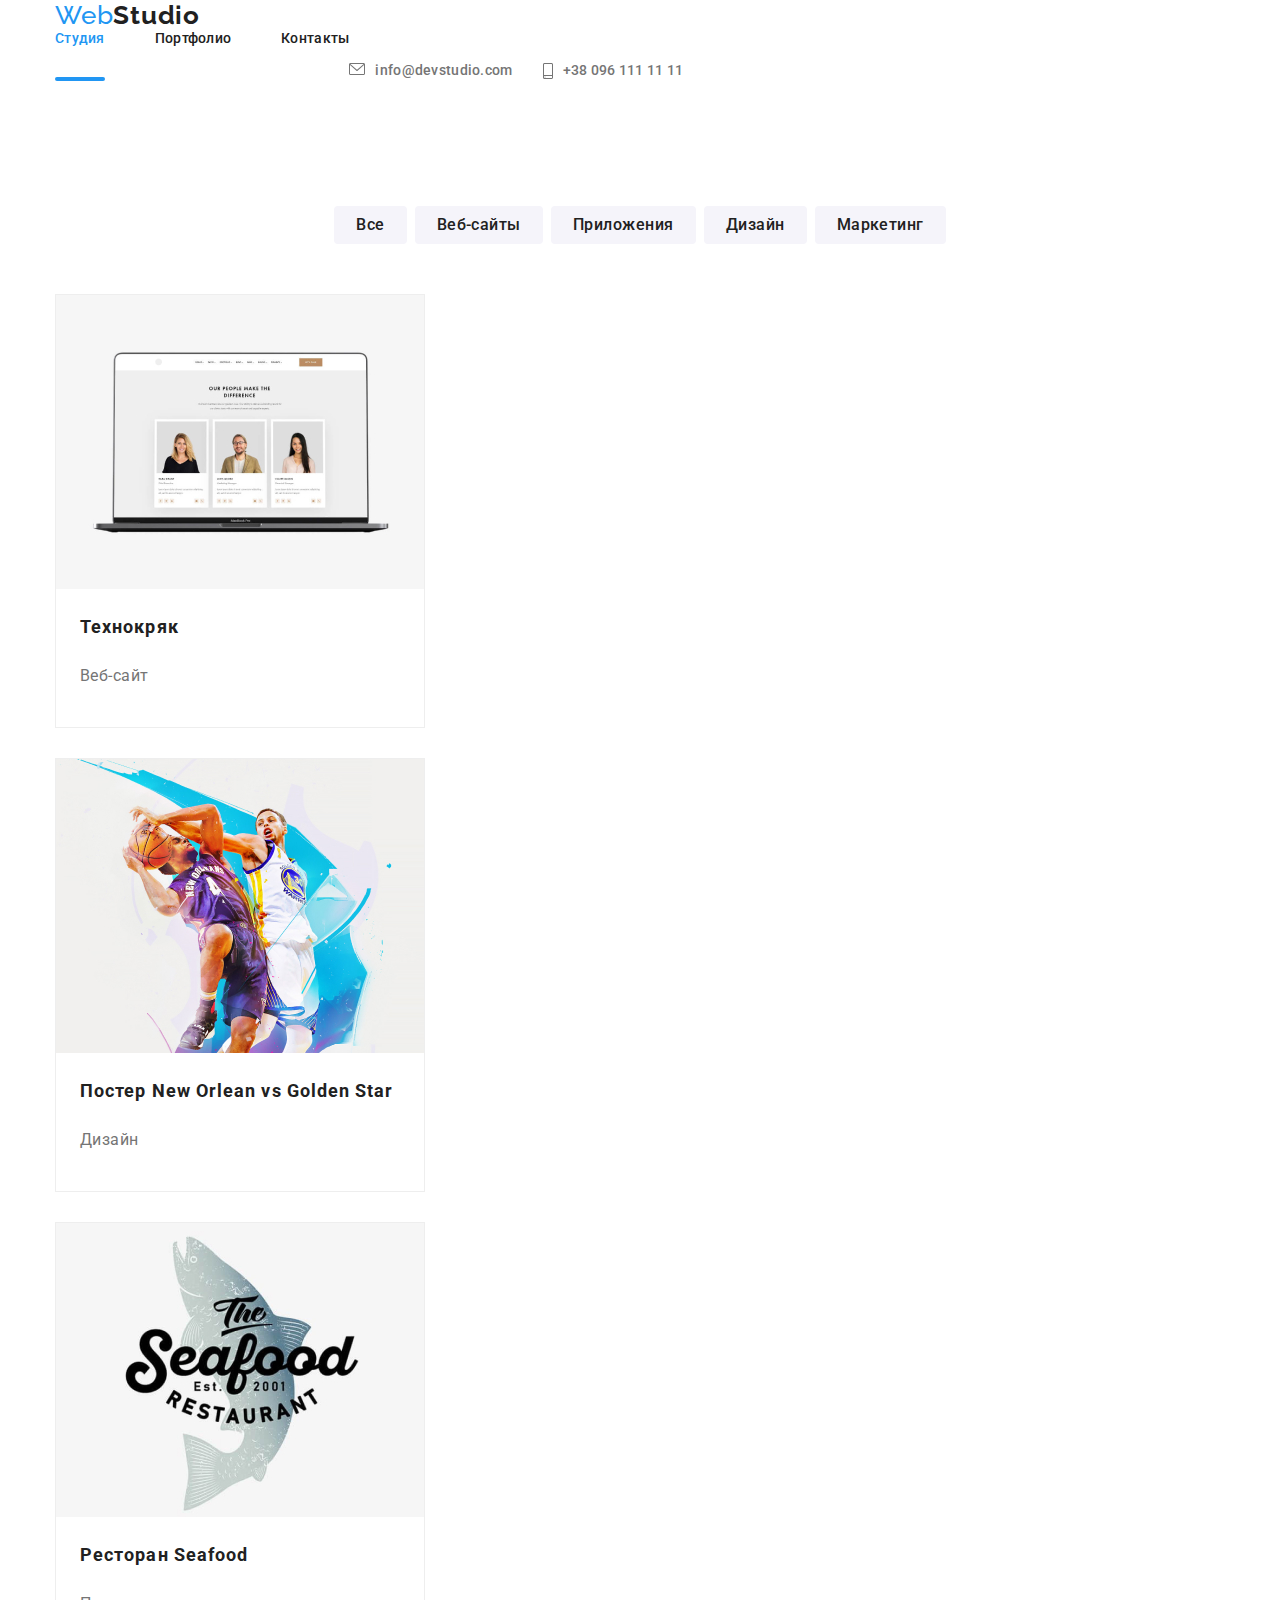
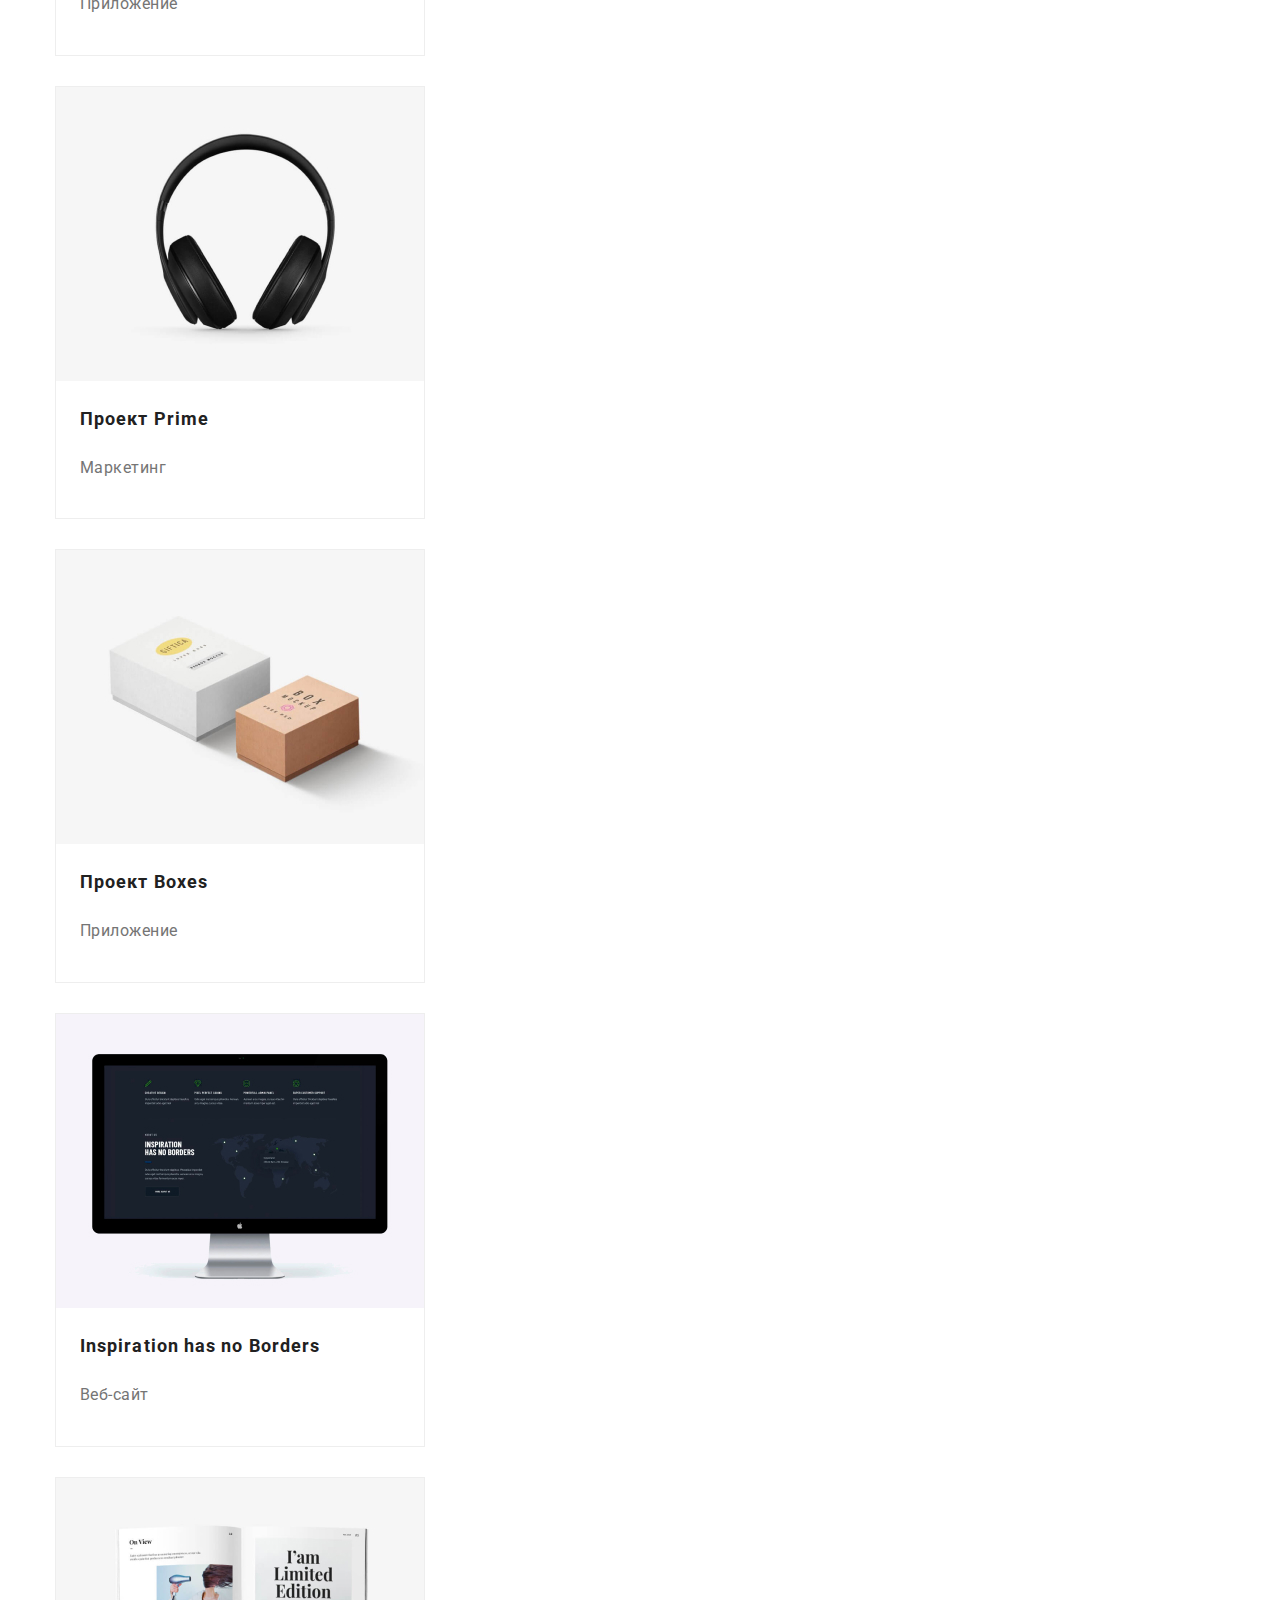
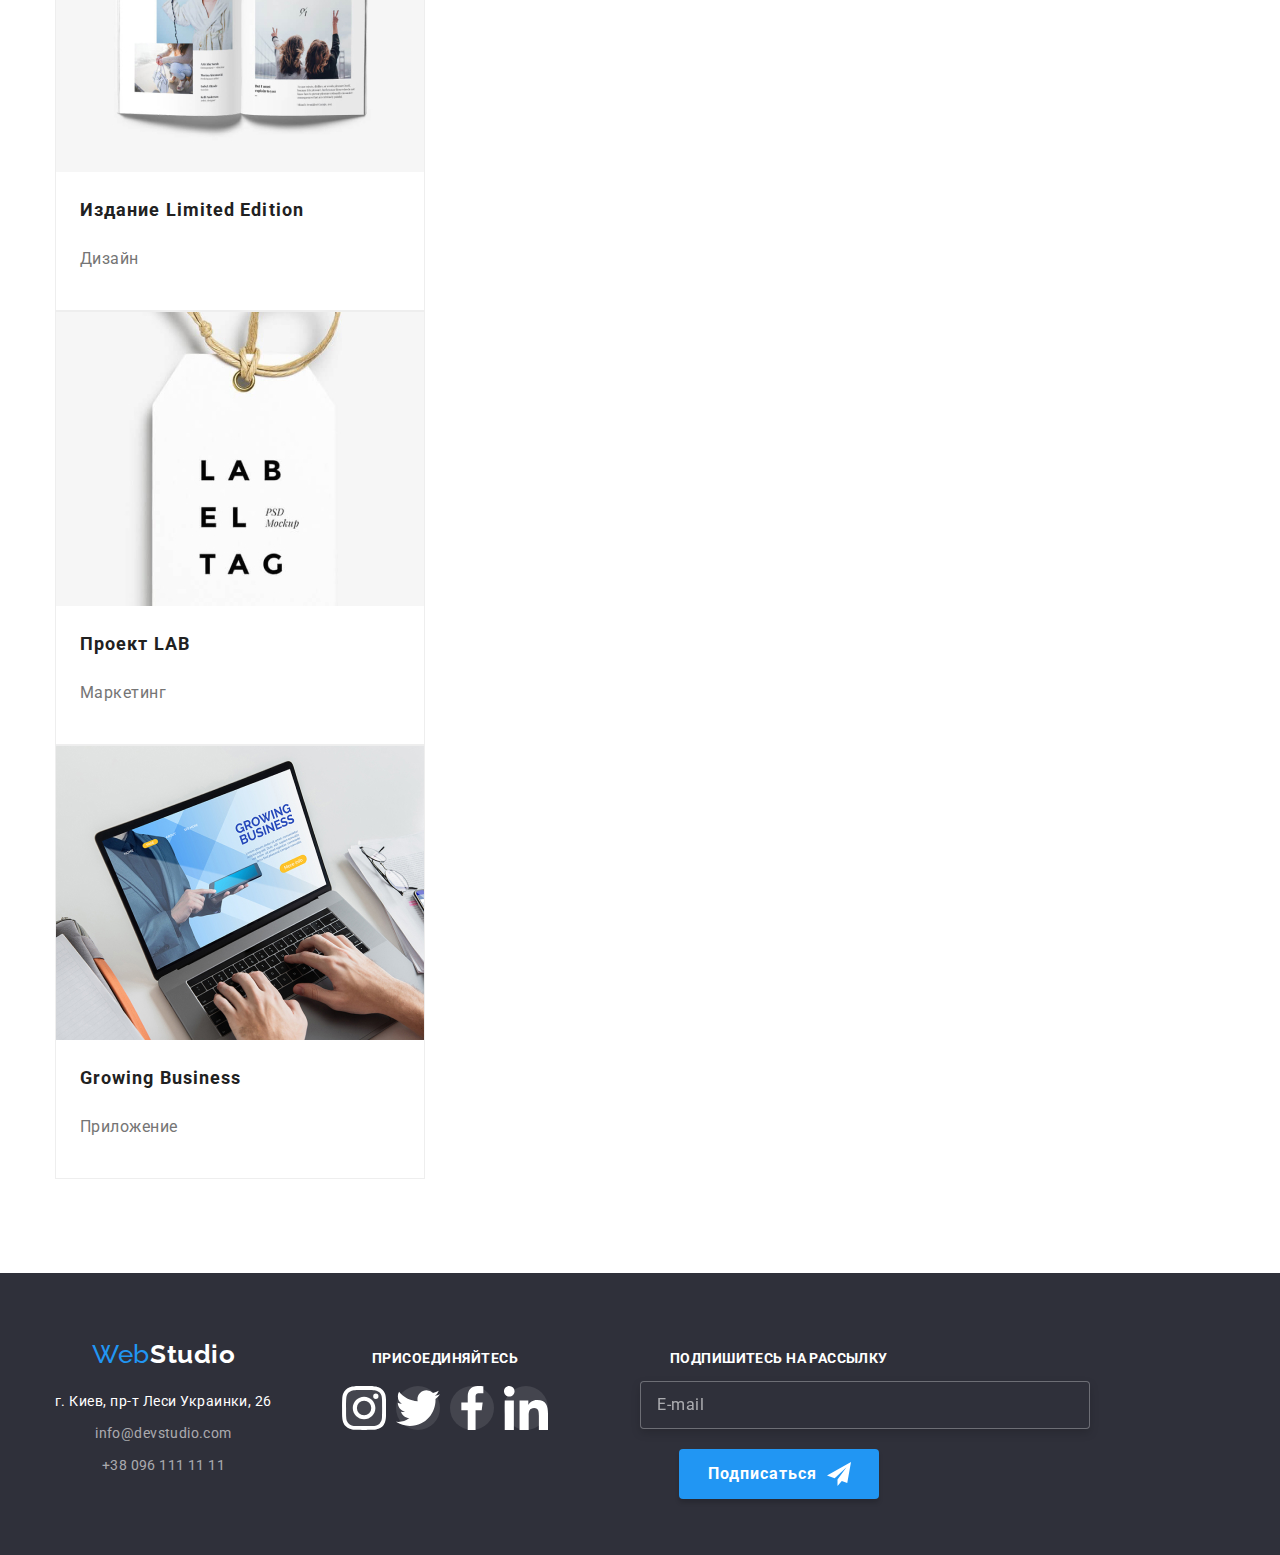
==== commit 69446412: "adaptiv" ====
--- a/portfolio.html
+++ b/portfolio.html
@@ -171,7 +171,35 @@
               <li class="card-item">
                 <a href="">
                   <div class="card-thumb">
-                    <img src="./img/технокряк.jpg" alt="Технокряк" />
+                    <picture>
+                      <source
+                        srcset="
+                          ./imgprtfl/prtfldesk1.jpg    1x,
+                          ./imgprtfl/prtfldesk1@2x.jpg 2x
+                        "
+                        media="(min-width: 1200px)"
+                      />
+                      <source
+                        srcset="
+                          ./imgprtfl/prtfltab1.jpg    1x,
+                          ./imgprtfl/prtfltab1@2x.jpg 2x
+                        "
+                        media="(min-width: 768px)"
+                      />
+                      <source
+                        srcset="
+                          ./imgprtfl/prtfl1.jpg    1x,
+                          ./imgprtfl/prtfl1@2x.jpg 2x
+                        "
+                        media="(min-width: 480px)"
+                      />
+                      <img
+                        class="member__photo"
+                        src="./img/технокряк.jpg"
+                        alt="Веб-сайт"
+                      />
+                    </picture>
+                    <!--<img src="./img/технокряк.jpg" alt="Технокряк" />-->
                     <p class="description">
                       Технокряк это современная площадка распространения
                       коронавируса. Компании используют эту платформу для
@@ -189,59 +217,279 @@
                 </a>
               </li>
               <li class="card-item">
-                <img
-                  src="./img/постер.jpg"
-                  alt="Постер New Orlean vs Golden Star"
-                />
+                <picture>
+                  <source
+                    srcset="
+                      ./imgprtfl/prtfldesk2.jpg    1x,
+                      ./imgprtfl/prtfldesk2@2x.jpg 2x
+                    "
+                    media="(min-width: 1200px)"
+                  />
+                  <source
+                    srcset="
+                      ./imgprtfl/prtfltab2.jpg    1x,
+                      ./imgprtfl/prtfltab2@2x.jpg 2x
+                    "
+                    media="(min-width: 768px)"
+                  />
+                  <source
+                    srcset="
+                      ./imgprtfl/prtfl2.jpg    1x,
+                      ./imgprtfl/prtfl2@2x.jpg 2x
+                    "
+                    media="(min-width: 480px)"
+                  />
+                  <img
+                    class="member__photo"
+                    src="./img/постер.jpg"
+                    alt="Дизайн"
+                  />
+                </picture>
                 <div class="text-card">
                   <h2 class="card-text">Постер New Orlean vs Golden Star</h2>
                   <p class="paragraf">Дизайн</p>
                 </div>
               </li>
               <li class="card-item">
-                <img src="./img/ресторан.jpg" alt="Ресторан Seafood" />
+                <picture>
+                  <source
+                    srcset="
+                      ./imgprtfl/prtfldesk3.jpg    1x,
+                      ./imgprtfl/prtfldesk3@2x.jpg 2x
+                    "
+                    media="(min-width: 1200px)"
+                  />
+                  <source
+                    srcset="
+                      ./imgprtfl/prtfltab3.jpg    1x,
+                      ./imgprtfl/prtfltab3@2x.jpg 2x
+                    "
+                    media="(min-width: 768px)"
+                  />
+                  <source
+                    srcset="
+                      ./imgprtfl/prtfl3.jpg    1x,
+                      ./imgprtfl/prtfl3@2x.jpg 2x
+                    "
+                    media="(min-width: 480px)"
+                  />
+                  <img
+                    class="member__photo"
+                    src="./img/ресторан.jpg"
+                    alt="Приложение"
+                  />
+                </picture>
+
                 <div class="text-card">
                   <h2 class="card-text">Ресторан Seafood</h2>
                   <p class="paragraf">Приложение</p>
                 </div>
               </li>
               <li class="card-item">
-                <img src="./img/prime.jpg" alt="Проект Prime" />
+                <picture>
+                  <source
+                    srcset="
+                      ./imgprtfl/prtfldesk4.jpg    1x,
+                      ./imgprtfl/prtfldesk4@2x.jpg 2x
+                    "
+                    media="(min-width: 1200px)"
+                  />
+                  <source
+                    srcset="
+                      ./imgprtfl/prtfltab4.jpg    1x,
+                      ./imgprtfl/prtfltab4@2x.jpg 2x
+                    "
+                    media="(min-width: 768px)"
+                  />
+                  <source
+                    srcset="
+                      ./imgprtfl/prtfl4.jpg    1x,
+                      ./imgprtfl/prtfl4@2x.jpg 2x
+                    "
+                    media="(min-width: 480px)"
+                  />
+                  <img
+                    class="member__photo"
+                    src="./img/prime.jpg"
+                    alt="Маркетинг"
+                  />
+                </picture>
+                <!--<img src="./img/prime.jpg" alt="Проект Prime" />-->
                 <div class="text-card">
                   <h2 class="card-text">Проект Prime</h2>
                   <p class="paragraf">Маркетинг</p>
                 </div>
               </li>
               <li class="card-item">
-                <img src="./img/boxes.jpg" alt="Проект Boxes" />
+                <picture>
+                  <source
+                    srcset="
+                      ./imgprtfl/prtfldesk5.jpg    1x,
+                      ./imgprtfl/prtfldesk5@2x.jpg 2x
+                    "
+                    media="(min-width: 1200px)"
+                  />
+                  <source
+                    srcset="
+                      ./imgprtfl/prtfltab5.jpg    1x,
+                      ./imgprtfl/prtfltab5@2x.jpg 2x
+                    "
+                    media="(min-width: 768px)"
+                  />
+                  <source
+                    srcset="
+                      ./imgprtfl/prtfl5.jpg    1x,
+                      ./imgprtfl/prtfl5@2x.jpg 2x
+                    "
+                    media="(min-width: 480px)"
+                  />
+                  <img
+                    class="member__photo"
+                    src="./img/boxes.jpg"
+                    alt="Приложение"
+                  />
+                </picture>
+                <!-- <img src="./img/boxes.jpg" alt="Проект Boxes" />-->
                 <div class="text-card">
                   <h2 class="card-text">Проект Boxes</h2>
                   <p class="paragraf">Приложение</p>
                 </div>
               </li>
               <li class="card-item">
-                <img src="./img/borders.jpg" alt="Inspiration has no Borders" />
+                <picture>
+                  <source
+                    srcset="
+                      ./imgprtfl/prtfldesk6.jpg    1x,
+                      ./imgprtfl/prtfldesk6@2x.jpg 2x
+                    "
+                    media="(min-width: 1200px)"
+                  />
+                  <source
+                    srcset="
+                      ./imgprtfl/prtfltab6.jpg    1x,
+                      ./imgprtfl/prtfltab6@2x.jpg 2x
+                    "
+                    media="(min-width: 768px)"
+                  />
+                  <source
+                    srcset="
+                      ./imgprtfl/prtfl6.jpg    1x,
+                      ./imgprtfl/prtfl6@2x.jpg 2x
+                    "
+                    media="(min-width: 480px)"
+                  />
+                  <img
+                    class="member__photo"
+                    src="./img/borders.jpg"
+                    alt="Веб-сайт"
+                  />
+                </picture>
+                <!-- <img src="./img/borders.jpg" alt="Inspiration has no Borders" />-->
                 <div class="text-card">
                   <h2 class="card-text">Inspiration has no Borders</h2>
                   <p class="paragraf">Веб-сайт</p>
                 </div>
               </li>
               <li class="card-item">
-                <img src="./img/издание.jpg" alt="Издание Limited Edition" />
+                <picture>
+                  <source
+                    srcset="
+                      ./imgprtfl/prtfldesk7.jpg    1x,
+                      ./imgprtfl/prtfldesk7@2x.jpg 2x
+                    "
+                    media="(min-width: 1200px)"
+                  />
+                  <source
+                    srcset="
+                      ./imgprtfl/prtfltab7.jpg    1x,
+                      ./imgprtfl/prtfltab7@2x.jpg 2x
+                    "
+                    media="(min-width: 768px)"
+                  />
+                  <source
+                    srcset="
+                      ./imgprtfl/prtfl7.jpg    1x,
+                      ./imgprtfl/prtfl7@2x.jpg 2x
+                    "
+                    media="(min-width: 480px)"
+                  />
+                  <img
+                    class="member__photo"
+                    src="./img/издание.jpg"
+                    alt="Дизайн"
+                  />
+                </picture>
+                <!--  <img src="./img/издание.jpg" alt="Издание Limited Edition" />-->
                 <div class="text-card">
                   <h2 class="card-text">Издание Limited Edition</h2>
                   <p class="paragraf">Дизайн</p>
                 </div>
               </li>
               <li class="card-item">
-                <img src="./img/LAB.jpg" alt="Проект LAB" />
+                <picture>
+                  <source
+                    srcset="
+                      ./imgprtfl/prtfldesk8.jpg    1x,
+                      ./imgprtfl/prtfldesk8@2x.jpg 2x
+                    "
+                    media="(min-width: 1200px)"
+                  />
+                  <source
+                    srcset="
+                      ./imgprtfl/prtfltab8.jpg    1x,
+                      ./imgprtfl/prtfltab8@2x.jpg 2x
+                    "
+                    media="(min-width: 768px)"
+                  />
+                  <source
+                    srcset="
+                      ./imgprtfl/prtfl8.jpg    1x,
+                      ./imgprtfl/prtfl8@2x.jpg 2x
+                    "
+                    media="(min-width: 480px)"
+                  />
+                  <img
+                    class="member__photo"
+                    src="./img/LAB.jpg"
+                    alt="Маркетинг"
+                  />
+                </picture>
+                <!--  <img src="./img/LAB.jpg" alt="Проект LAB" />-->
                 <div class="text-card">
                   <h2 class="card-text">Проект LAB</h2>
                   <p class="paragraf">Маркетинг</p>
                 </div>
               </li>
               <li class="card-item">
-                <img src="./img/business.jpg" alt="Growing Business" />
+                <picture>
+                  <source
+                    srcset="
+                      ./imgprtfl/prtfldesk9.jpg    1x,
+                      ./imgprtfl/prtfldesk9@2x.jpg 2x
+                    "
+                    media="(min-width: 1200px)"
+                  />
+                  <source
+                    srcset="
+                      ./imgprtfl/prtfltab9.jpg    1x,
+                      ./imgprtfl/prtfltab9@2x.jpg 2x
+                    "
+                    media="(min-width: 768px)"
+                  />
+                  <source
+                    srcset="
+                      ./imgprtfl/prtfl9.jpg    1x,
+                      ./imgprtfl/prtfl9@2x.jpg 2x
+                    "
+                    media="(min-width: 480px)"
+                  />
+                  <img
+                    class="member__photo"
+                    src="./img/business.jpg"
+                    alt="Приложение"
+                  />
+                </picture>
+                <!-- <img src="./img/business.jpg" alt="Growing Business" />-->
                 <div class="text-card">
                   <h2 class="card-text">Growing Business</h2>
                   <p class="paragraf">Приложение</p>
--- a/css/main.min.css
+++ b/css/main.min.css
@@ -1,2 +1,2 @@
-html{box-sizing:border-box}body{color:#757575;background-color:#fff;font-family:Roboto, sans-serif;letter-spacing:0.03em}a{text-decoration:none}h5{margin:0}.container{width:1200px;margin-left:auto;margin-right:auto;padding-left:15px;padding-right:15px}@media (min-width: 480px){.container{width:480px}}@media (min-width: 768px){.container{width:768px}}@media (min-width: 1200px){.container{width:1200px;margin-left:auto;margin-right:auto;padding-left:15px;padding-right:15px}}.header .portfolio-header .flexbox{align-items:center;justify-content:flex-end}.header .portfolio-header{padding-top:32px;padding-bottom:32px}.header .portfolio-header .mail{margin-right:50px}@media screen and (min-width: 1200px){.portfolio{margin-top:95px;margin-bottom:93px}}@media screen and (max-width: 767px){.portfolio{margin-top:60px;margin-bottom:60px}}.portfolio-header{border-bottom:1px solid #eeeeee}img{display:block;height:auto;min-width:100%}.client{box-sizing:border-box;justify-content:space-between;padding-bottom:94px;padding-top:50px;list-style:none;margin:0;padding-left:0}.client__list{margin:0;width:calc((100% - 30px * 5) / 6);height:90px}.client__list:last-child{margin-right:0px}.client__list--logo-link{margin:0;width:100%;height:100%;color:#afb1b8;border:1px solid #afb1b8;border-radius:4px;justify-content:center;align-items:center;transition-property:border;transition-duration:250ms;transition-timing-function:cubic-bezier(0.4, 0, 0.2, 1)}.client__list--logo-link:hover svg{cursor:pointer;fill:#2196f3}.client__list--logo-link:hover{border:1px solid #2196f3;border-radius:4px}.client__list--logo-one{width:44px;height:49px;fill:currentColor;transition-property:fill;transition-duration:250ms;transition-timing-function:cubic-bezier(0.4, 0, 0.2, 1)}.client__list--logo-two{width:40px;height:52px;fill:currentColor;transition-property:fill;transition-duration:250ms;transition-timing-function:cubic-bezier(0.4, 0, 0.2, 1)}.client__list--logo-three{width:41px;height:43px;fill:currentColor;transition-property:fill;transition-duration:250ms;transition-timing-function:cubic-bezier(0.4, 0, 0.2, 1)}.client__list--logo-four{width:80px;height:42px;fill:currentColor;transition-property:fill;transition-duration:250ms;transition-timing-function:cubic-bezier(0.4, 0, 0.2, 1)}.client__list--logo-five{width:59px;height:47px;fill:currentColor;transition-property:fill;transition-duration:250ms;transition-timing-function:cubic-bezier(0.4, 0, 0.2, 1)}.client__list--logo-six{width:88px;height:45px;fill:currentColor;transition-property:fill;transition-duration:250ms;transition-timing-function:cubic-bezier(0.4, 0, 0.2, 1)}button{font-family:inherit}.button__hero{color:#fff;background-color:#2196f3;font-weight:bold;font-size:16px;line-height:1.88;text-align:center;letter-spacing:0.06em;cursor:pointer;border:none;border-radius:4px;padding:10px 32px}.submit-button{width:200px;height:50px;background:#2196f3;border-radius:4px;border:none;color:#fff;font-family:Roboto;font-weight:bold;font-size:16px;line-height:1.9;letter-spacing:0.06em;margin-left:124px}.submit-button:focus,.submit-button:hover{box-shadow:0px 4px 4px rgba(0,0,0,0.15)}.list-button{list-style:none;justify-content:center;padding:0;margin:0;padding-bottom:50px;display:flex}@media screen and (max-width: 767px){.list-button{list-style:none;padding:0;margin:0;padding-bottom:37px;display:flex;flex-wrap:wrap;width:100%;justify-content:flex-start}}.list-button__item:not(:last-child){margin-right:8px}@media screen and (max-width: 767px){.list-button__item{margin:0 0 15px 0}}.list-button__item--button{color:#212121;background-color:#f5f4fa;font-weight:500;font-size:16px;line-height:1.62;letter-spacing:0.03em;text-align:center;border:none;border-radius:4px;padding:6px 22px;transition-property:background-color, color;transition-duration:250ms;transition-timing-function:cubic-bezier(0.4, 0, 0.2, 1)}.list-button__item--button:hover,.list-button__item--button:focus{color:#fff;background-color:#2196f3}.social{align-items:center;padding-top:16px;padding-bottom:30px;padding-right:30px;padding-left:32px;list-style:none;display:inline-flex}.social__list .social__link,.social__list .follow-link{width:44px;height:44px}.social__list:not(:last-child){margin-right:10px}.social__link{display:flex;margin:0;width:100%;height:100%;justify-content:center;align-items:center;border-radius:50%;transition-property:background-color;transition-duration:250ms;transition-timing-function:cubic-bezier(0.4, 0, 0.2, 1)}.social__link:hover{background-color:#2196f3}.social__link:hover .icon{fill:#fff}.footer-social{align-items:center;justify-content:space-around;margin-top:20px;display:flex;list-style:none;padding:0;margin:0}.footer-social:not(:last-child){margin-right:10px}.join{color:#fff;font-weight:bold;font-size:17px;line-height:1.14;letter-spacing:0.03em;text-transform:uppercase}.join__link{display:flex;margin:0;width:44px;height:44px;justify-content:center;align-items:center;border-radius:50%;background-color:rgba(255,255,255,0.1);transition-property:background-color;transition-duration:250ms;transition-timing-function:cubic-bezier(0.4, 0, 0.2, 1)}.join__link:hover{background-color:#2196f3}.join__link:hover .icon{fill:#fff}.join__link .icon{fill:#fff}.backdrop{position:fixed;top:0;left:0;width:100%;height:100%;background-color:rgba(0,0,0,0.2);opacity:1;transition:opacity 250ms cubic-bezier(0.4, 0, 0.2, 1);z-index:1;overflow-y:scroll}.is-hidden{display:none}.modal{position:absolute;top:50%;left:50%;transform:translate(-50%, -50%) scale(1);transition:750ms cubic-bezier(0.4, 0, 0.2, 1);width:528px;height:581px;background:#fff;box-shadow:0px 1px 3px rgba(0,0,0,0.12),0px 1px 1px rgba(0,0,0,0.14),0px 2px 1px rgba(0,0,0,0.2);border-radius:4px}.modal__close-button{position:absolute;font-size:15px;width:30px;height:30px;background:#fff;box-sizing:border-box;border-radius:50%;border:1px solid rgba(0,0,0,0.1);top:8px;right:8px;outline:transparent}.modal__close-button:hover,.modal__close-button:focus{color:#2196f3}.modal__content{display:flex;flex-direction:column;padding:40px}.modal__title{font-family:Roboto;font-weight:bold;font-size:20px;line-height:1.2;text-align:center;letter-spacing:0.03em;color:#212121;margin-bottom:16px}.form{background:#fff;border-radius:4px}.form__field{position:relative;display:flex;flex-direction:column}.form__field.checkbox{display:flex;flex-direction:row;justify-content:center;margin-bottom:30px}.form--label{margin-bottom:4px;font-family:Roboto;font-size:12px;line-height:1.17;letter-spacing:0.01em;color:#757575}.form--input{width:448px;height:40px;border:1px solid rgba(33,33,33,0.2);box-sizing:border-box;border-radius:4px;margin-bottom:14px;padding-left:42px;outline:none}.form--input:focus{border:1px solid #2196f3;border-width:1px;transition-property:border;outline:none}.form--input:focus+svg{fill:#2196f3;transition-property:fill}.form--input--checkbox{-webkit-appearance:none;-moz-appearance:none;appearance:none;position:absolute}.form--input--checkbox:checked+.check-box{background-image:url(../modal/check.svg);fill:#fff;background-color:#2196f3;transition-property:background-color, fill;transition-duration:250ms;transition-timing-function:cubic-bezier(0.4, 0, 0.2, 1)}.form__field--icon{position:absolute;top:29px;left:14px;height:18px;width:18px}.form--textarea{height:120px;border:1px solid rgba(33,33,33,0.2);box-sizing:border-box;border-radius:4px;resize:none;margin-bottom:20px;padding:12px 16px}.form--textarea::placeholder{font-family:Roboto;font-size:12px;line-height:1.2;letter-spacing:0.01em;color:rgba(117,117,117,0.5)}.form--link{color:#2196f3;border-bottom:1px solid #2196f3;display:inline-block;line-height:0.85}.form--textarea:focus{border:1px solid #2196f3;border-width:1px;transition-property:border;transition-duration:250ms;transition-timing-function:cubic-bezier(0.4, 0, 0.2, 1);outline:none}.check-box{position:absolute;background-image:url(../modal/Vector.svg);width:16px;height:15px;left:30px}.footer-form{font-weight:bold;font-size:14px;line-height:1.14;letter-spacing:0.03em;text-transform:uppercase;color:#fff;padding-left:93px}.footer-form__input{background-color:#2f303a;padding-left:16px;padding-right:166px;padding-top:15px;padding-bottom:15px;margin-right:12px;border:1px solid rgba(255,255,255,0.3);box-sizing:border-box;filter:drop-shadow(0px 4px 4px rgba(0,0,0,0.15));border-radius:4px}.footer-form__btn{display:inline-flex;align-items:center;padding-top:10px;padding-bottom:10px;padding-left:29px;padding-right:28px;font-weight:bold;font-size:16px;line-height:1.9;letter-spacing:0.06em;border:none;color:#fff;background-color:#2196f3;box-shadow:0px 4px 4px rgba(0,0,0,0.15);border-radius:4px;cursor:pointer}.footer-form--icon{width:24px;height:24px;margin-left:10px}input::placeholder{font-family:Roboto;font-size:16px;line-height:1.25;letter-spacing:0.03em;color:rgba(255,255,255,0.6)}.icon-mail{content:"";display:inline-block;width:16px;height:12px;margin-right:10px;background-image:url(./svg/xx/sprite.svg#envelope);background-size:contain;fill:currentColor;transition:color cubic-bezier(0.4, 0, 0.2, 1)}.icon-tel{content:"";display:inline-block;width:10px;height:16px;margin-right:10px;background-image:url(./svg/xx/sprite.svg#smartphone);background-size:contain;fill:currentColor;transition:color cubic-bezier(0.4, 0, 0.2, 1)}.nav{margin-right:auto;color:#212121}.nav__link-logo{padding-top:24px}.nav__link-logo--webtext{font-family:Raleway, sans-serif;font-weight:500;font-size:26px;line-height:1.19px;letter-spacing:0.03em;color:#2196f3}.nav__link-logo--text{font-family:Raleway, sans-serif;font-weight:bold;font-size:26px;line-height:1.19;letter-spacing:0.03em;margin-right:93px;color:#212121}.nav-item:not(:last-child){margin-right:50px}.textnav{color:#2196f3}.textnav--link:hover,.textnav--link:focus{color:#2196f3}.textnav--link--current{color:#2196f3;font-weight:500;font-size:14px;line-height:1.14;letter-spacing:0.02em;padding-top:32px;padding-bottom:32px;position:relative}.textnav--link--current::after{display:block;content:"";width:100%;height:4px;left:0;bottom:0;color:#2196f3;background:#2196f3;border-radius:2px;position:absolute}.textnav--link--prtflcurrent{color:#2196f3;font-weight:500;font-size:14px;line-height:1.14;letter-spacing:0.02em;padding-top:32px;padding-bottom:32px;position:relative}.textnav--link--prtflcurrent::after{display:block;content:"";width:100%;height:4px;left:0;bottom:0;color:#2196f3;background-color:#2196f3;border-radius:2px;position:absolute}.textnav--link{font-weight:500;font-size:14px;line-height:1.14;letter-spacing:0.02em;padding-top:32px;padding-bottom:32px;position:relative;color:#212121;transition-property:color;transition-duration:250ms;transition-timing-function:cubic-bezier(0.4, 0, 0.2, 1)}.links-header{font-weight:500;font-size:14px;line-height:1.14;letter-spacing:0.02em;padding-top:32px;color:#757575;transition-property:color;transition-duration:250ms;transition-timing-function:cubic-bezier(0.4, 0, 0.2, 1)}.mail__link{padding-right:30px;padding-top:32px;align-items:center;color:#757575;transition-property:color;transition-duration:250ms;transition-timing-function:cubic-bezier(0.4, 0, 0.2, 1)}.mail__link:hover,.mail__link:focus{fill:#2196f3;color:#2196f3}.tel__link{padding-top:32px;align-items:center;color:#757575;transition-property:color;transition-duration:250ms;transition-timing-function:cubic-bezier(0.4, 0, 0.2, 1)}.tel__link:hover,.tel__link:focus{cursor:pointer;fill:#2196f3;color:#2196f3}.hero{max-width:100%;height:600px;margin-left:auto;margin-right:auto;background-image:linear-gradient(to right, rgba(47,48,58,0.4), rgba(47,48,58,0.4)),url(../img/hero-img.jpg);background-repeat:no-repeat;background-position:center;background-size:cover;background-color:#2f303a;padding-top:200px;padding-bottom:200px;text-align:center}.hero__title{font-weight:900;font-size:44px;line-height:1.36;text-align:center;letter-spacing:0.06em;text-transform:uppercase;margin:0;padding:0;margin-bottom:30px;color:#fff}.features{margin-top:94px}.list{list-style:none;padding:0;margin:0}.skill{list-style:none;padding:0;margin:0}.skill__icon{margin-right:15px}.skill__icon:last-child{margin-right:0}.skill__title-text{font-weight:bold;font-size:14px;line-height:1.14;letter-spacing:0.03em;text-transform:uppercase;color:#212121;padding-top:30px;padding-bottom:10px;margin:0}.skill__paragraf{font-size:16px;line-height:1.9;letter-spacing:0.03em;color:#757575;margin:0}.skill__icon::before{content:"";display:block;min-width:270px;min-height:120px;border-radius:4px;background:#f5f4fa;background-repeat:no-repeat;background-position:center}.icon-antena::before{background-image:url(../img/antenna.png)}.icon-clock::before{background-image:url(../img/clock.png)}.icon-diagram::before{background-image:url(../img/diagram.png)}.icon-astronavt::before{background-image:url(../img/astronaut.png)}.our-work{margin-top:94px}@media (max-width: 1199px){.our-work{display:none}}.our-work__title{font-weight:bold;font-size:36px;line-height:1.16;text-align:center;letter-spacing:0.03em;color:#212121;margin:0;margin-bottom:50px}.our-work__list{padding:0}.our-work__overlay{position:relative;margin-right:30px;list-style:none;padding:0}.our-work__overlay:last-child{margin-right:0}.our-work__text{display:block;background:rgba(47,48,58,0.8);width:100%;height:auto;position:absolute;padding-top:27px;padding-bottom:27px;left:0;bottom:0;margin:0;font-style:normal;font-weight:700;font-size:14px;line-height:1.1em;text-align:center;letter-spacing:0.03em;text-transform:uppercase;color:#fff}.our-team{line-height:1.19;text-align:center;letter-spacing:0.03em;color:#757575;margin-top:94px;padding-top:94px;padding-bottom:94px;background-color:#f5f4fa}@media (max-width: 1199px){.our-team{display:none}}.our-team__title{font-weight:bold;font-size:36px;line-height:1.17;text-align:center;letter-spacing:0.03em;color:#212121;margin:0;padding:0}.our-team__list{list-style:none;margin:0;padding-top:50px;padding-left:0}.our-team__list--item{width:calc((100% - 30px * 2) / 3);margin-right:30px;border-radius:0px 0px 4px 4px;background-color:#fff}.our-team__list--item:hover,.our-team__list--item:focus{box-shadow:0px 1px 1px rgba(0,0,0,0.12),0px 4px 4px rgba(0,0,0,0.06),1px 4px 6px rgba(0,0,0,0.16)}.our-team__list--item:nth-child(4n){margin-right:0px}.our-team__name{padding-top:30px;padding-bottom:10px;margin:0;font-weight:500;font-size:16px;line-height:1.19;text-align:center;color:#212121}.icon{width:20px;height:20px;fill:#afb1b8;transition-property:fill;transition-duration:250ms;transition-timing-function:cubic-bezier(0.4, 0, 0.2, 1)}.title-client{font-weight:bold;font-size:36px;line-height:1.16;text-align:center;letter-spacing:0.03em;color:#212121;padding-top:94px;margin:0}.section-footer{padding-top:64px;padding-bottom:56px;background-color:#2f303a;margin-top:20px}.address{margin-right:70px}.address__accent-text{font-family:Raleway, sans-serif;font-weight:500;font-size:26px;line-height:1.19px;letter-spacing:0.03em;color:#2196f3}.address--footer{color:#fff;font-size:14px;line-height:1.71;font-style:normal}.address__logo-footer{font-family:Raleway, sans-serif;font-weight:bold;font-size:26px;line-height:1.2;color:#fff}.footer{align-items:baseline}.footer__links{list-style:none;padding:0;margin:0}.footer__links :hover,.footer__links :focus{color:#2196f3}.footer__links--mail,.footer__links--tel{font-size:14px;line-height:1.7;letter-spacing:0.03em;color:rgba(255,255,255,0.6);transition-property:color;transition-duration:250ms;transition-timing-function:cubic-bezier(0.4, 0, 0.2, 1)}.cards{margin-bottom:94px}@media screen and (max-width: 767px){.cards{margin-bottom:40px}}.card-item{margin-bottom:30px;border:1px solid #eeeeee;background-color:#fff;position:relative;overflow:hidden}@media screen and (max-width: 767px){.card-item{max-width:100%;margin-bottom:30px;border:1px solid #eeeeee;background-color:#fff;position:relative;overflow:hidden}}@media screen and (min-width: 1200px){.card-item{width:calc((100% - 30px * 2) / 3);margin-right:30px}}.card-item:hover,.card-item:focus{box-shadow:0px 1px 1px rgba(0,0,0,0.12),0px 4px 4px rgba(0,0,0,0.06),1px 4px 6px rgba(0,0,0,0.16)}.card-item:hover .description,.card-item:hover .card-thumb::before{opacity:1;transform:translateY(0)}@media screen and (min-width: 1200px){.card-item:nth-child(3n){margin-right:0px}}.card-item:nth-last-child(-n+3){margin-bottom:0px}.card-thumb{position:relative;overflow:hidden}.card-thumb::before{position:absolute;content:"";display:flex;justify-content:center;align-items:center;width:100%;height:100%;bottom:-100%;right:0;background-color:#2196f3;transform:translateY(100%);transition:transform 250ms cubic-bezier(0.4, 0, 0.2, 1);overflow:hidden;opacity:1}.card-text{font-weight:bold;font-size:18px;line-height:2;letter-spacing:0.06em;color:#212121;margin:0}.text-card{padding:20px 24px}.paragraf{color:#757575}.gallery{font-size:16px;line-height:1.87;flex-wrap:wrap}.description{position:absolute;margin:0;width:100%;height:294px;top:0;right:0;padding:63px 24px;font-weight:400;font-size:18px;line-height:1.56;letter-spacing:0.03em;color:#fff;background-color:rgba(33,150,243,0.9);transform:translateY(100%);transition:transform 250ms cubic-bezier(0.4, 0, 0.2, 1)}@media screen and (max-width: 767px){.description{height:356px}}.logo{color:#2196f3;font-family:Raleway, sans-serif;font-weight:normal;font-size:26px;line-height:1.2;letter-spacing:0.03em;-webkit-text-decoration-line:none;text-decoration-line:none;padding-top:16px;position:absolute}.mobilebtn{position:absolute;display:inline-flex;margin:0;padding:0;margin-top:22px;border:none;background-color:transparent;top:0;right:0}@media screen and (min-width: 768px){.mobilebtn{display:none}}.mobilebtn__close{display:none}.is-open .mobilebtn__close{display:block}.is-open .mobilebtn__menu{display:none}.mobilebtn:focus,.mobilebtn:hover{fill:#2196f3;outline:none}.mobile-menu{background-color:#fff;padding:28px;text-align:center;font-style:28px}@media screen and (max-width: 767px){.mobile-menu{display:none;position:absolute;top:100%;left:0;width:100%;height:453px}.mobile-menu.is-open{display:block}}@media screen and (min-width: 768px){.mobile-menu{display:inline-flex;flex-grow:1;justify-content:space-between}}.mobile-text{margin-left:auto;font-style:normal;font-weight:500;font-size:18px;line-height:1.1;letter-spacing:0.02em;text-align:center}.mobile-text__item{margin-bottom:60px}.mobile-text__item:not(:last-child){margin-bottom:40px}.mobile-text__item--link{color:#000;text-align:center;margin-top:60px}.mobile-text__item{color:#000;text-align:center;margin-top:60px}.mobile-text__item--link--current{color:#2196f3;position:relative}.mobile-text__item--link--current::after{position:absolute;content:"";width:100%;height:4px;left:0;bottom:-8px;background-color:#2196f3;border-radius:2px;margin-bottom:-1px}.contacts{text-align:center;font-family:Roboto;font-style:normal;font-weight:500;font-size:18px;line-height:21px;letter-spacing:0.02em}.contacts__link:hover{color:#2196f3}.contacts__item:first-child{margin-bottom:16px}.contacts__link{color:#757575}.header{position:relative;height:60px;right:0;left:0;top:0;background-color:#fff;z-index:1;border-bottom:1px solid #ececec;-webkit-box-align:center;-ms-flex-align:center;align-items:center}.heromob{max-width:100%;margin-left:auto;margin-right:auto;background-image:linear-gradient(to right, rgba(47,48,58,0.4), rgba(47,48,58,0.4)),url(../imgmobhero/heromob.jpg);background-repeat:no-repeat;background-position:center;background-size:cover;background-color:#2f303a;padding-top:125px;padding-bottom:125px;text-align:center}.heromob__title{font-weight:900;font-size:26px;line-height:1.62;text-align:center;letter-spacing:0.06em;text-transform:uppercase;margin:0;padding:0;margin-bottom:30px;color:#fff}.featuresmob{margin-top:60px}.list{list-style:none;padding:0;margin:0}.skillmob{list-style:none;padding:0;margin:0}.skillmob__title-text{font-weight:bold;font-size:14px;line-height:1.14;letter-spacing:0.03em;text-transform:uppercase;color:#212121;text-align:center;padding-top:30px;padding-bottom:10px;margin:0}.skillmob__paragraf{font-size:14px;line-height:1.7;letter-spacing:0.03em;color:#757575;margin:0;margin-bottom:30px}.skillmob__icon::before{content:"";display:block;min-width:270px;min-height:120px;border-radius:4px;background:#f5f4fa;background-repeat:no-repeat;background-position:center}.icon-antena::before{background-image:url(../img/antenna.png)}.icon-clock::before{background-image:url(../img/clock.png)}.icon-diagram::before{background-image:url(../img/diagram.png)}.icon-astronavt::before{background-image:url(../img/astronaut.png)}.our-teammob{font-size:16px;line-height:1.19;text-align:center;letter-spacing:0.03em;color:#757575;margin-top:94px;background-color:#f5f4fa;padding-top:60px;padding-bottom:60px;width:auto}.our-teammob__title{font-weight:bold;font-size:36px;line-height:1.17;text-align:center;letter-spacing:0.03em;color:#212121;margin:0;padding:0}.our-teammob__list{list-style:none;margin:0;padding-top:50px;padding-left:0}.our-teammob__list--item{border-radius:0px 0px 4px 4px;background-color:#fff}.our-teammob__list--item:hover,.our-teammob__list--item:focus{box-shadow:0px 1px 1px rgba(0,0,0,0.12),0px 4px 4px rgba(0,0,0,0.06),1px 4px 6px rgba(0,0,0,0.16)}.our-teammob__name{padding-top:30px;padding-bottom:10px;margin:0;font-weight:500;font-size:16px;line-height:1.19;text-align:center;color:#212121}.icon{width:20px;height:20px;fill:#afb1b8;transition-property:fill;transition-duration:250ms;transition-timing-function:cubic-bezier(0.4, 0, 0.2, 1)}.title-clientmob{font-weight:700;font-size:28px;letter-spacing:0.03em;line-height:1.17;margin:60px 0 30px 0;text-align:center;color:#212121}.clientmob{box-sizing:border-box;justify-content:space-between;padding-bottom:60px;list-style:none;margin:0;padding-left:0;display:flex;flex-wrap:wrap}.clientmob__list:nth-child(-n+4){margin-bottom:30px}.clientmob__list:nth-child(odd){margin-right:30px}.clientmob__list{margin:0;height:90px;flex-basis:calc((100% - 30px) / 2)}.clientmob__list:last-child{margin-right:0px}.clientmob__list--logo-link{display:flex;margin:0;width:100%;height:100%;color:#afb1b8;border:1px solid #afb1b8;border-radius:4px;justify-content:center;align-items:center;transition-property:border;transition-duration:250ms;transition-timing-function:cubic-bezier(0.4, 0, 0.2, 1)}.clientmob__list--logo-link:hover svg{cursor:pointer;fill:#2196f3}.clientmob__list--logo-link:hover{border:1px solid #2196f3;border-radius:4px}.clientmob__list--logo-one{width:44px;height:49px;fill:currentColor;transition-property:fill;transition-duration:250ms;transition-timing-function:cubic-bezier(0.4, 0, 0.2, 1)}.clientmob__list--logo-two{width:40px;height:52px;fill:currentColor;transition-property:fill;transition-duration:250ms;transition-timing-function:cubic-bezier(0.4, 0, 0.2, 1)}.clientmob__list--logo-three{width:41px;height:43px;fill:currentColor;transition-property:fill;transition-duration:250ms;transition-timing-function:cubic-bezier(0.4, 0, 0.2, 1)}.clientmob__list--logo-four{width:80px;height:42px;fill:currentColor;transition-property:fill;transition-duration:250ms;transition-timing-function:cubic-bezier(0.4, 0, 0.2, 1)}.clientmob__list--logo-five{width:59px;height:47px;fill:currentColor;transition-property:fill;transition-duration:250ms;transition-timing-function:cubic-bezier(0.4, 0, 0.2, 1)}.clientmob__list--logo-six{width:88px;height:45px;fill:currentColor;transition-property:fill;transition-duration:250ms;transition-timing-function:cubic-bezier(0.4, 0, 0.2, 1)}.section-footermob{padding-top:64px;padding-bottom:56px;background-color:#2f303a}.addressmob{text-align:center}.addressmob__accent-text{font-family:Raleway, sans-serif;font-weight:500;font-size:26px;line-height:1.19px;letter-spacing:0.03em;color:#2196f3}.addressmob--footer{color:#fff;font-size:14px;line-height:1.71;font-style:normal;padding-top:20px}.addressmob__logo-footer{font-family:Raleway, sans-serif;font-weight:bold;font-size:26px;line-height:1.2;color:#fff}.footermob{align-items:baseline}.footermob__links{list-style:none;padding:0;margin:0}.footermob__links :hover,.footermob__links :focus{color:#2196f3}.footermob__links--mail,.footermob__links--tel{font-size:14px;line-height:1.7;letter-spacing:0.03em;color:rgba(255,255,255,0.6);transition-property:color;transition-duration:250ms;transition-timing-function:cubic-bezier(0.4, 0, 0.2, 1)}.joinmob{color:#fff;font-weight:bold;font-size:17px;line-height:1.14;letter-spacing:0.03em;text-transform:uppercase;margin-top:60px}.joinmob__link{display:flex;margin:0;width:44px;height:44px;justify-content:center;align-items:center;border-radius:50%;background-color:rgba(255,255,255,0.1);transition-property:background-color;transition-duration:250ms;transition-timing-function:cubic-bezier(0.4, 0, 0.2, 1)}.joinmob__link:hover{background-color:#2196f3}.joinmob__link:hover .icon{fill:#fff}.joinmob__link .icon{fill:#fff}.footermob-social{list-style:none;display:flex;justify-content:center;padding:0;margin:0;padding-top:20px;margin-bottom:46px}.footer-formmob{font-weight:bold;font-size:14px;line-height:1.14;letter-spacing:0.03em;text-transform:uppercase;text-align:center;color:#fff}.footer-formmob__input{background-color:#2f303a;padding-left:16px;padding-right:166px;padding-top:15px;padding-bottom:15px;display:flex;margin-right:12px;border:1px solid rgba(255,255,255,0.3);box-sizing:border-box;filter:drop-shadow(0px 4px 4px rgba(0,0,0,0.15));border-radius:4px;width:100%;margin-bottom:20px;margin-top:6px}.footer-formmob__btn{display:inline-flex;align-items:center;padding-top:10px;padding-bottom:10px;padding-left:29px;padding-right:28px;font-weight:bold;font-size:16px;line-height:1.9;letter-spacing:0.06em;border:none;color:#fff;background-color:#2196f3;box-shadow:0px 4px 4px rgba(0,0,0,0.15);border-radius:4px;cursor:pointer}.footer-formmob--icon{width:24px;height:24px;margin-left:10px}input::placeholder{font-family:Roboto;font-size:16px;line-height:1.25;letter-spacing:0.03em;color:rgba(255,255,255,0.6)}.joinmob{color:#fff;font-weight:bold;font-size:17px;line-height:1.14;letter-spacing:0.03em;text-transform:uppercase;text-align:center}.joinmob__link{display:flex;margin:0;width:44px;height:44px;justify-content:center;align-items:center;border-radius:50%;background-color:rgba(255,255,255,0.1);transition-property:background-color;transition-duration:250ms;transition-timing-function:cubic-bezier(0.4, 0, 0.2, 1)}.joinmob__link:hover{background-color:#2196f3}.joinmob__link:hover .icon{fill:#fff}.joinmob__link .icon{fill:#fff}.modalmob{position:absolute;top:50%;left:50%;transform:translate(-50%, -50%) scale(1);transition:750ms cubic-bezier(0.4, 0, 0.2, 1);width:450px;height:609px;background:#fff;box-shadow:0px 1px 3px rgba(0,0,0,0.12),0px 1px 1px rgba(0,0,0,0.14),0px 2px 1px rgba(0,0,0,0.2);border-radius:4px}.modalmob__title{font-family:Roboto;font-weight:bold;font-size:20px;line-height:1.2;text-align:center;letter-spacing:0.03em;color:#212121;margin-bottom:16px;margin:0}.formmob{background:#fff;border-radius:4px}.formmob__field{position:relative;display:flex;flex-direction:column}.formmob__field.checkbox{display:flex;flex-direction:row;justify-content:center;margin-bottom:30px}.formmob--label{margin-bottom:4px;font-family:Roboto;font-size:12px;line-height:1.17;letter-spacing:0.01em;color:#757575;margin:auto}.formmob--input{width:370px;height:40px;border:1px solid rgba(33,33,33,0.2);box-sizing:border-box;border-radius:4px;margin-bottom:14px;padding-left:42px;outline:none}.formmob--input:focus{border:1px solid #2196f3;border-width:1px;outline:none}.formmob--input:focus+svg{fill:#2196f3;transition-property:fill}.formmob--input--checkboxmob{-webkit-appearance:none;-moz-appearance:none;appearance:none;position:absolute}.formmob--input--checkboxmob:checked+.check-boxmob{background-image:url(../modal/check.svg);fill:#fff;background-color:#2196f3;transition-property:background-color, fill;transition-duration:250ms;transition-timing-function:cubic-bezier(0.4, 0, 0.2, 1)}.formmob__field--icon{position:absolute;top:29px;left:14px;height:18px;width:18px}.formmob--textarea{height:120px;border:1px solid rgba(33,33,33,0.2);box-sizing:border-box;border-radius:4px;resize:none;margin-bottom:20px;padding:12px 16px}.formmob--textarea::placeholder{font-family:Roboto;font-size:12px;line-height:1.2;letter-spacing:0.01em;color:rgba(117,117,117,0.5)}.formmob--link{color:#2196f3;border-bottom:1px solid #2196f3;display:inline-block;line-height:0.85}.formmob--textarea:focus{border:1px solid #2196f3;border-width:1px;transition-property:border;transition-duration:250ms;transition-timing-function:cubic-bezier(0.4, 0, 0.2, 1);outline:none}.submit-buttonmob{width:200px;height:50px;background:#2196f3;border-radius:4px;border:none;color:#fff;font-family:Roboto;font-weight:bold;font-size:16px;line-height:1.9;letter-spacing:0.06em;margin-left:25%;margin-top:30px}.check-boxmob{position:absolute;background-image:url(../modal/Vector.svg);width:16px;height:15px;left:0}
+html{box-sizing:border-box}body{color:#757575;background-color:#fff;font-family:Roboto, sans-serif;letter-spacing:0.03em}a{text-decoration:none}h5{margin:0}.container{width:1200px;margin-left:auto;margin-right:auto;padding-left:15px;padding-right:15px}@media (min-width: 480px){.container{width:480px}}@media (min-width: 768px){.container{width:768px}}@media (min-width: 1200px){.container{width:1200px;margin-left:auto;margin-right:auto;padding-left:15px;padding-right:15px}}.header .portfolio-header .flexbox{align-items:center;justify-content:flex-end}.header .portfolio-header{padding-top:32px;padding-bottom:32px}.header .portfolio-header .mail{margin-right:50px}@media screen and (min-width: 1200px){.portfolio{margin-top:95px;margin-bottom:93px}}@media screen and (max-width: 767px){.portfolio{margin-top:60px;margin-bottom:60px}}.portfolio-header{border-bottom:1px solid #eeeeee}img{display:block;height:auto;min-width:100%}@media screen and (min-width: 1200px){.client{display:flex;justify-content:space-between;padding-bottom:94px;padding-top:50px;list-style:none;margin:0;padding-left:0}}@media screen and (min-width: 1200px){.client__list{margin:0;width:calc((100% - 30px * 5) / 6);height:90px}}@media screen and (min-width: 1200px){.client__list__list:last-child{margin-right:0px}}button{font-family:inherit}.button__hero{color:#fff;background-color:#2196f3;font-weight:bold;font-size:16px;line-height:1.88;text-align:center;letter-spacing:0.06em;cursor:pointer;border:none;border-radius:4px;padding:10px 32px}.submit-button{width:200px;height:50px;background:#2196f3;border-radius:4px;border:none;color:#fff;font-family:Roboto;font-weight:bold;font-size:16px;line-height:1.9;letter-spacing:0.06em;margin-left:124px}.submit-button:focus,.submit-button:hover{box-shadow:0px 4px 4px rgba(0,0,0,0.15)}.list-button{list-style:none;justify-content:center;padding:0;margin:0;padding-bottom:50px;display:flex}@media screen and (max-width: 767px){.list-button{list-style:none;padding:0;margin:0;padding-bottom:37px;display:flex;flex-wrap:wrap;width:100%;justify-content:flex-start}}.list-button__item:not(:last-child){margin-right:8px}@media screen and (max-width: 767px){.list-button__item{margin:0 0 15px 0}}.list-button__item--button{color:#212121;background-color:#f5f4fa;font-weight:500;font-size:16px;line-height:1.62;letter-spacing:0.03em;text-align:center;border:none;border-radius:4px;padding:6px 22px;transition-property:background-color, color;transition-duration:250ms;transition-timing-function:cubic-bezier(0.4, 0, 0.2, 1)}.list-button__item--button:hover,.list-button__item--button:focus{color:#fff;background-color:#2196f3}.social{align-items:center;padding-top:16px;padding-bottom:30px;padding-right:30px;padding-left:32px;list-style:none;display:inline-flex}.social__list .social__link,.social__list .follow-link{width:44px;height:44px}.social__list:not(:last-child){margin-right:10px}.social__link{display:flex;margin:0;width:100%;height:100%;justify-content:center;align-items:center;border-radius:50%;transition-property:background-color;transition-duration:250ms;transition-timing-function:cubic-bezier(0.4, 0, 0.2, 1)}.social__link:hover{background-color:#2196f3}.social__link:hover .icon{fill:#fff}.footer-social{align-items:center;justify-content:space-around;margin-top:20px;display:flex;list-style:none;padding:0;margin:0}.footer-social:not(:last-child){margin-right:10px}.join{color:#fff;font-weight:bold;font-size:17px;line-height:1.14;letter-spacing:0.03em;text-transform:uppercase}.join__link{display:flex;margin:0;width:44px;height:44px;justify-content:center;align-items:center;border-radius:50%;background-color:rgba(255,255,255,0.1);transition-property:background-color;transition-duration:250ms;transition-timing-function:cubic-bezier(0.4, 0, 0.2, 1)}.join__link:hover{background-color:#2196f3}.join__link:hover .icon{fill:#fff}.join__link .icon{fill:#fff}.backdrop{position:fixed;top:0;left:0;width:100%;height:100%;background-color:rgba(0,0,0,0.2);opacity:1;transition:opacity 250ms cubic-bezier(0.4, 0, 0.2, 1);z-index:1;overflow-y:scroll}.is-hidden{display:none}.modal{position:absolute;top:50%;left:50%;transform:translate(-50%, -50%) scale(1);transition:750ms cubic-bezier(0.4, 0, 0.2, 1);width:528px;height:581px;background:#fff;box-shadow:0px 1px 3px rgba(0,0,0,0.12),0px 1px 1px rgba(0,0,0,0.14),0px 2px 1px rgba(0,0,0,0.2);border-radius:4px}.modal__close-button{position:absolute;font-size:15px;width:30px;height:30px;background:#fff;box-sizing:border-box;border-radius:50%;border:1px solid rgba(0,0,0,0.1);top:8px;right:8px;outline:transparent}.modal__close-button:hover,.modal__close-button:focus{color:#2196f3}.modal__content{display:flex;flex-direction:column;padding:40px}.modal__title{font-family:Roboto;font-weight:bold;font-size:20px;line-height:1.2;text-align:center;letter-spacing:0.03em;color:#212121;margin-bottom:16px}.form{background:#fff;border-radius:4px}.form__field{position:relative;display:flex;flex-direction:column}.form__field.checkbox{display:flex;flex-direction:row;justify-content:center;margin-bottom:30px}.form--label{margin-bottom:4px;font-family:Roboto;font-size:12px;line-height:1.17;letter-spacing:0.01em;color:#757575}.form--input{width:448px;height:40px;border:1px solid rgba(33,33,33,0.2);box-sizing:border-box;border-radius:4px;margin-bottom:14px;padding-left:42px;outline:none}.form--input:focus{border:1px solid #2196f3;border-width:1px;transition-property:border;outline:none}.form--input:focus+svg{fill:#2196f3;transition-property:fill}.form--input--checkbox{-webkit-appearance:none;-moz-appearance:none;appearance:none;position:absolute}.form--input--checkbox:checked+.check-box{background-image:url(../modal/check.svg);fill:#fff;background-color:#2196f3;transition-property:background-color, fill;transition-duration:250ms;transition-timing-function:cubic-bezier(0.4, 0, 0.2, 1)}.form__field--icon{position:absolute;top:29px;left:14px;height:18px;width:18px}.form--textarea{height:120px;border:1px solid rgba(33,33,33,0.2);box-sizing:border-box;border-radius:4px;resize:none;margin-bottom:20px;padding:12px 16px}.form--textarea::placeholder{font-family:Roboto;font-size:12px;line-height:1.2;letter-spacing:0.01em;color:rgba(117,117,117,0.5)}.form--link{color:#2196f3;border-bottom:1px solid #2196f3;display:inline-block;line-height:0.85}.form--textarea:focus{border:1px solid #2196f3;border-width:1px;transition-property:border;transition-duration:250ms;transition-timing-function:cubic-bezier(0.4, 0, 0.2, 1);outline:none}.check-box{position:absolute;background-image:url(../modal/Vector.svg);width:16px;height:15px;left:30px}.footer-form{font-weight:bold;font-size:14px;line-height:1.14;letter-spacing:0.03em;text-transform:uppercase;color:#fff;padding-left:93px}.footer-form__input{background-color:#2f303a;padding-left:16px;padding-right:166px;padding-top:15px;padding-bottom:15px;margin-right:12px;border:1px solid rgba(255,255,255,0.3);box-sizing:border-box;filter:drop-shadow(0px 4px 4px rgba(0,0,0,0.15));border-radius:4px}.footer-form__btn{display:inline-flex;align-items:center;padding-top:10px;padding-bottom:10px;padding-left:29px;padding-right:28px;font-weight:bold;font-size:16px;line-height:1.9;letter-spacing:0.06em;border:none;color:#fff;background-color:#2196f3;box-shadow:0px 4px 4px rgba(0,0,0,0.15);border-radius:4px;cursor:pointer}.footer-form--icon{width:24px;height:24px;margin-left:10px}input::placeholder{font-family:Roboto;font-size:16px;line-height:1.25;letter-spacing:0.03em;color:rgba(255,255,255,0.6)}.icon-mail{content:"";display:inline-block;width:16px;height:12px;margin-right:10px;background-image:url(./svg/xx/sprite.svg#envelope);background-size:contain;fill:currentColor;transition:color cubic-bezier(0.4, 0, 0.2, 1)}.icon-tel{content:"";display:inline-block;width:10px;height:16px;margin-right:10px;background-image:url(./svg/xx/sprite.svg#smartphone);background-size:contain;fill:currentColor;transition:color cubic-bezier(0.4, 0, 0.2, 1)}.textnav{color:#2196f3}@media screen and (min-width: 768px){.textnav{display:inline-flex;list-style:none;margin:0;padding:30px 0 0 0}}.textnav--link:hover,.textnav--link:focus{color:#2196f3}.textnav--link--current{color:#2196f3;font-weight:500;font-size:14px;line-height:1.14;letter-spacing:0.02em;padding-top:32px;padding-bottom:32px;position:relative}.textnav--link--current::after{display:block;content:"";width:100%;height:4px;left:0;bottom:0;color:#2196f3;background:#2196f3;border-radius:2px;position:absolute}.textnav--link--prtflcurrent{color:#2196f3;font-weight:500;font-size:14px;line-height:1.14;letter-spacing:0.02em;padding-top:32px;padding-bottom:32px;position:relative}.textnav--link--prtflcurrent::after{display:block;content:"";width:100%;height:4px;left:0;bottom:0;color:#2196f3;background-color:#2196f3;border-radius:2px;position:absolute}.textnav--link{font-weight:500;font-size:14px;line-height:1.14;letter-spacing:0.02em;padding-top:32px;padding-bottom:32px;position:relative;color:#212121;transition-property:color;transition-duration:250ms;transition-timing-function:cubic-bezier(0.4, 0, 0.2, 1)}.links-header{font-weight:500;font-size:14px;line-height:1.14;letter-spacing:0.02em;padding-top:32px;color:#757575;transition-property:color;transition-duration:250ms;transition-timing-function:cubic-bezier(0.4, 0, 0.2, 1)}@media screen and (min-width: 768px){.links-header{display:inline-block;font-weight:500;font-size:12px;line-height:1.17;letter-spacing:0.02em;list-style:none;padding:0 0 0 58px;margin:0}}.links-header:not(:last-child){margin-bottom:10px}.mail__link{padding-right:30px;padding-top:32px;align-items:center;color:#757575;transition-property:color;transition-duration:250ms;transition-timing-function:cubic-bezier(0.4, 0, 0.2, 1)}@media screen and (min-width: 768px){.mail__link{padding:0}}.mail__link:hover,.mail__link:focus{fill:#2196f3;color:#2196f3}.tel__link{padding-top:32px;align-items:center;color:#757575;transition-property:color;transition-duration:250ms;transition-timing-function:cubic-bezier(0.4, 0, 0.2, 1)}@media screen and (min-width: 768px){.tel__link{padding:0}}.tel__link:hover,.tel__link:focus{cursor:pointer;fill:#2196f3;color:#2196f3}.hero{max-width:100%;height:600px;margin-left:auto;margin-right:auto;background-image:linear-gradient(to right, rgba(47,48,58,0.4), rgba(47,48,58,0.4)),url(../img/hero-img.jpg);background-repeat:no-repeat;background-position:center;background-size:cover;background-color:#2f303a;padding-top:200px;padding-bottom:200px;text-align:center}.hero__title{font-weight:900;font-size:44px;line-height:1.36;text-align:center;letter-spacing:0.06em;text-transform:uppercase;margin:0;padding:0;margin-bottom:30px;color:#fff}.features{margin-top:60px}@media screen and (max-width: 767px){.features{margin-top:94px}}@media screen and (min-width: 1200px){.features{margin-top:94px}}.list{list-style:none;padding:0;margin:0}.skill{list-style:none;padding:0;margin:0}@media screen and (min-width: 768px){.skill{display:flex;flex-wrap:wrap}}@media screen and (min-width: 768px){.skill__icon{flex-basis:calc((100% - 30px) / 2)}}@media screen and (min-width: 1200px){.skill__icon{flex-basis:calc((100% - 3 * 30px) / 4);margin-right:15px}}@media screen and (min-width: 1200px){.skill__icon:not(:last-child){margin-right:30px}}@media screen and (min-width: 768px) and (max-width: 1199px){.skill__icon:nth-child(odd){margin-right:30px}}@media screen and (min-width: 768px){.skill__icon:not(:last-child){margin-bottom:30px}}.skill__icon:last-child{margin-right:0}.skill__title-text{font-weight:bold;font-size:14px;line-height:1.14;letter-spacing:0.03em;text-transform:uppercase;color:#212121;padding-top:30px;padding-bottom:10px;margin:0}@media screen and (min-width: 768px){.skill__title-text{font-weight:bold;font-size:14px;line-height:1.14;letter-spacing:0.03em;text-transform:uppercase}}.skill__paragraf{font-size:16px;line-height:1.9;letter-spacing:0.03em;color:#757575;margin:0}@media screen and (min-width: 768px){.skill__paragraf{font-size:14px;line-height:1.7;letter-spacing:0.03em}}.skill__icon::before{content:"";display:block;min-width:270px;min-height:120px;border-radius:4px;background:#f5f4fa;background-repeat:no-repeat;background-position:center}.icon-antena::before{background-image:url(../img/antenna.png)}.icon-clock::before{background-image:url(../img/clock.png)}.icon-diagram::before{background-image:url(../img/diagram.png)}.icon-astronavt::before{background-image:url(../img/astronaut.png)}.our-work{margin-top:94px}@media (max-width: 1199px){.our-work{display:none}}.our-work__title{font-weight:bold;font-size:36px;line-height:1.16;text-align:center;letter-spacing:0.03em;color:#212121;margin:0;margin-bottom:50px}.our-work__list{padding:0;margin:0;display:flex}.our-work__overlay{position:relative;margin-right:30px;list-style:none;padding:0}.our-work__overlay:last-child{margin-right:0}.our-work__text{display:block;background:rgba(47,48,58,0.8);width:100%;height:auto;position:absolute;padding-top:27px;padding-bottom:27px;left:0;bottom:0;margin:0;font-style:normal;font-weight:700;font-size:14px;line-height:1.1em;text-align:center;letter-spacing:0.03em;text-transform:uppercase;color:#fff}@media screen and (min-width: 1200px){.our-team{line-height:1.19;text-align:center;letter-spacing:0.03em;color:#757575;margin-top:94px;padding-top:94px;padding-bottom:94px;background-color:#f5f4fa}}@media screen and (min-width: 768px){.our-team{line-height:1.19;text-align:center;letter-spacing:0.03em;color:#757575;margin-top:60px;padding-top:60px;padding-bottom:60px;background-color:#f5f4fa}}@media screen and (max-width: 767px){.our-team{font-size:16px;line-height:1.19;text-align:center;letter-spacing:0.03em;color:#757575;margin-top:94px;background-color:#f5f4fa;padding-top:60px;padding-bottom:60px;width:auto}}.our-team__title{font-weight:bold;font-size:36px;line-height:1.17;text-align:center;letter-spacing:0.03em;color:#212121;margin:0;padding:0}@media screen and (min-width: 768px){.our-team__list{display:flex;flex-wrap:wrap;list-style:none;margin:0;padding-top:30px;padding-left:0}}@media screen and (min-width: 1200px){.our-team__list{list-style:none;margin:0;padding-top:50px;padding-left:0;display:flex}}@media screen and (max-width: 767px){.our-team__list{list-style:none;margin:0;padding-top:30px;padding-left:0}}@media screen and (max-width: 767px){.our-team__list--item:not(:last-child){margin-bottom:30px}}@media screen and (min-width: 1200px){.our-team__list--item:nth-last-child(-n+4){margin-bottom:0}}@media screen and (min-width: 1200px){.our-team__list--item:nth-child(odd){margin-right:30px}}.our-team__list--item{border-radius:0px 0px 4px 4px;background-color:#fff;box-shadow:0px 1px 3px rgba(0,0,0,0.12),0px 1px 1px rgba(0,0,0,0.14),0px 2px 1px rgba(0,0,0,0.2)}@media screen and (min-width: 1200px){.our-team__list--item{flex-basis:calc((100% - 4 * 30px) / 4);margin:0 30px 20px 0}}@media screen and (min-width: 768px) and (max-width: 1199px){.our-team__list--item{flex-basis:calc((100% - 30px) / 2);box-shadow:0px 1px 3px rgba(0,0,0,0.12),0px 1px 1px rgba(0,0,0,0.14),0px 2px 1px rgba(0,0,0,0.2)}}@media screen and (min-width: 768px) and (max-width: 1199px){.our-team__list--item:not(:last-child){margin-bottom:30px}}@media screen and (min-width: 768px) and (max-width: 1199px){.our-team__list--item:nth-child(odd){margin-right:30px}}@media screen and (min-width: 768px) and (max-width: 1199px){.our-team__list--item:not(:last-child){margin-bottom:30px}}@media screen and (min-width: 768px) and (max-width: 1199px){.our-team__list--item:nth-last-child(-n+2){margin-bottom:0}}.our-team__list--item:hover,.our-team__list--item:focus{box-shadow:0px 1px 1px rgba(0,0,0,0.12),0px 4px 4px rgba(0,0,0,0.06),1px 4px 6px rgba(0,0,0,0.16)}@media screen and (min-width: 1200px){.our-team__list--item:nth-child(4n){margin-right:0px}}.our-team__name{padding-top:30px;padding-bottom:10px;margin:0;font-weight:500;font-size:16px;line-height:1.19;text-align:center;color:#212121}.our-team .icon{width:20px;height:20px;fill:#afb1b8;transition-property:fill;transition-duration:250ms;transition-timing-function:cubic-bezier(0.4, 0, 0.2, 1)}.title-client{font-weight:bold;font-size:36px;line-height:1.16;text-align:center;letter-spacing:0.03em;color:#212121;padding-top:94px;margin:0}.section-footer{padding-top:64px;padding-bottom:56px;background-color:#2f303a;margin-top:20px}.address{margin-right:70px}.address__accent-text{font-family:Raleway, sans-serif;font-weight:500;font-size:26px;line-height:1.19px;letter-spacing:0.03em;color:#2196f3}.address--footer{color:#fff;font-size:14px;line-height:1.71;font-style:normal}.address__logo-footer{font-family:Raleway, sans-serif;font-weight:bold;font-size:26px;line-height:1.2;color:#fff}.footer{align-items:baseline}.footer__links{list-style:none;padding:0;margin:0}.footer__links :hover,.footer__links :focus{color:#2196f3}.footer__links--mail,.footer__links--tel{font-size:14px;line-height:1.7;letter-spacing:0.03em;color:rgba(255,255,255,0.6);transition-property:color;transition-duration:250ms;transition-timing-function:cubic-bezier(0.4, 0, 0.2, 1)}.cards{margin-bottom:94px}@media screen and (max-width: 767px){.cards{margin-bottom:40px}}.card-item{margin-bottom:30px;border:1px solid #eeeeee;background-color:#fff;position:relative;overflow:hidden}@media screen and (max-width: 767px){.card-item{max-width:100%;margin-bottom:30px;border:1px solid #eeeeee;background-color:#fff;position:relative;overflow:hidden}}@media screen and (min-width: 1200px){.card-item{width:calc((100% - 30px * 2) / 3);margin-right:30px}}.card-item:hover,.card-item:focus{box-shadow:0px 1px 1px rgba(0,0,0,0.12),0px 4px 4px rgba(0,0,0,0.06),1px 4px 6px rgba(0,0,0,0.16)}.card-item:hover .description,.card-item:hover .card-thumb::before{opacity:1;transform:translateY(0)}@media screen and (min-width: 1200px){.card-item:nth-child(3n){margin-right:0px}}.card-item:nth-last-child(-n+3){margin-bottom:0px}.card-thumb{position:relative;overflow:hidden}.card-thumb::before{position:absolute;content:"";display:flex;justify-content:center;align-items:center;width:100%;height:100%;bottom:-100%;right:0;background-color:#2196f3;transform:translateY(100%);transition:transform 250ms cubic-bezier(0.4, 0, 0.2, 1);overflow:hidden;opacity:1}.card-text{font-weight:bold;font-size:18px;line-height:2;letter-spacing:0.06em;color:#212121;margin:0}.text-card{padding:20px 24px}.paragraf{color:#757575}.gallery{font-size:16px;line-height:1.87;flex-wrap:wrap}.description{position:absolute;margin:0;width:100%;height:294px;top:0;right:0;padding:63px 24px;font-weight:400;font-size:18px;line-height:1.56;letter-spacing:0.03em;color:#fff;background-color:rgba(33,150,243,0.9);transform:translateY(100%);transition:transform 250ms cubic-bezier(0.4, 0, 0.2, 1)}@media screen and (max-width: 767px){.description{height:356px}}@media screen and (min-width: 768px){.nav{display:flex}}@media screen and (min-width: 1200px){.nav{margin-right:auto;color:#212121;display:flex}}.nav__link-logo{padding-top:24px;padding-right:93px}.nav__link-logo--webtext{font-family:Raleway, sans-serif;font-weight:500;font-size:26px;line-height:1.19px;letter-spacing:0.03em;color:#2196f3}@media screen and (min-width: 768px) and (max-width: 1199px){.nav__link-logo--text{margin-right:88px}}@media screen and (min-width: 1200px){.nav__link-logo--text{font-family:Raleway, sans-serif;font-weight:bold;font-size:26px;line-height:1.19;letter-spacing:0.03em;margin-right:93px;color:#212121}}.nav-item:not(:last-child){margin-right:50px}@media screen and (min-width: 480px){.nav__link-logo{color:#2196f3;font-family:Raleway, sans-serif;font-weight:normal;font-size:26px;line-height:1.2;letter-spacing:0.03em;-webkit-text-decoration-line:none;text-decoration-line:none;padding-top:16px}}@media screen and (min-width: 768px) and (max-width: 1199px){.nav__link-logo{color:#2196f3;font-family:Raleway, sans-serif;font-weight:normal;font-size:26px;line-height:1.2;letter-spacing:0.03em;-webkit-text-decoration-line:none;text-decoration-line:none;padding:0;margin-top:26px}}@media screen and (min-width: 1200px){.nav__link-logo{color:#2196f3;font-family:Raleway, sans-serif;font-weight:normal;font-size:26px;line-height:1.2;letter-spacing:0.03em;-webkit-text-decoration-line:none;text-decoration-line:none;padding:0;margin-top:24px}}.mobilebtn{position:absolute;display:inline-flex;margin:0;padding:0;margin-top:22px;border:none;background-color:transparent;top:0;right:0}@media screen and (min-width: 768px){.mobilebtn{display:none}}.mobilebtn__close{display:none}.is-open .mobilebtn__close{display:block}.is-open .mobilebtn__menu{display:none}.mobilebtn:focus,.mobilebtn:hover{fill:#2196f3;outline:none}.mobile-menu{background-color:#fff;padding:28px;text-align:center;font-style:28px}@media screen and (max-width: 767px){.mobile-menu{display:none;position:absolute;top:100%;left:0;width:100%;height:453px}.mobile-menu.is-open{display:block}}@media screen and (min-width: 768px){.mobile-menu{display:flex;flex-grow:1;padding:0}}@media screen and (min-width: 1200px){.mobile-text{font-weight:500;font-size:14px;line-height:1.14;letter-spacing:0.02em;text-align:center;list-style:none;padding:32px 305px 32px 0;display:flex;list-style:none;margin:0}.mobile-text__item--link--current{color:#2196f3;font-weight:500;font-size:14px;line-height:1.14;letter-spacing:0.02em;display:flex;position:relative}.mobile-text__item--link{color:#212121;text-align:center}.mobile-text__item:not(:last-child){margin:0 50px 0 0}}@media screen and (max-width: 767px){.mobile-text{margin-left:auto;font-style:normal;font-weight:500;font-size:18px;line-height:1.1;letter-spacing:0.02em;text-align:center;list-style:none;margin:0;padding:0}.mobile-text__item{margin-bottom:60px}.mobile-text__item:not(:last-child){margin-bottom:40px}.mobile-text__item--link{color:#212121;text-align:center;margin-top:60px}.mobile-text__item{color:#212121;text-align:center;margin-top:60px}.mobile-text__item--link--current{color:#2196f3;position:relative}.mobile-text__item--link--current::after{position:absolute;content:"";width:100%;height:4px;left:0;bottom:-8px;background-color:#2196f3;border-radius:2px;margin-bottom:-1px}}@media screen and (min-width: 768px) and (max-width: 1199px){.mobile-text{font-weight:500;font-size:14px;line-height:1.14;letter-spacing:0.02em;text-align:center;list-style:none;padding:32px 0 32px 0;display:flex;list-style:none}.mobile-text__item--link--current{color:#2196f3;font-weight:500;font-size:14px;line-height:1.14;letter-spacing:0.02em;display:flex;position:relative}}@media screen and (min-width: 768px) and (max-width: 1199px) and (min-width: 768px) and (max-width: 1199px){.mobile-text{margin:0 67px 0 0}}@media screen and (min-width: 768px) and (max-width: 1199px){.mobile-text__item:not(:last-child){margin:0 50px 0 0}.mobile-text__item--link{color:#212121;text-align:center}.mobile-text__item{color:#212121;text-align:center}.mobile-text__item--link--current{color:#2196f3;position:relative}.mobile-text__item--link--current::after{position:absolute;content:"";width:100%;height:4px;left:0;bottom:-33px;background-color:#2196f3;border-radius:2px}}@media screen and (min-width: 1200px){.mobile-text__item--link:hover,.mobile-text__item--link:focus{color:#2196f3}.mobile-text__item--link--current::after{position:absolute;content:"";width:100%;height:4px;left:0;bottom:-34px;background-color:#2196f3;border-radius:2px}}@media screen and (min-width: 1200px){.contacts{margin:0;padding:0;display:flex}}@media screen and (max-width: 767px){.contacts{list-style:none;text-align:center;font-family:Roboto;font-style:normal;font-weight:500;font-size:18px;line-height:21px;letter-spacing:0.02em;padding:0}.contacts__item:first-child{margin-bottom:16px}}.contacts__link{color:#757575;font-weight:500;line-height:1.14;letter-spacing:0.02em}@media screen and (min-width: 768px) and (max-width: 1199px){.contacts{list-style:none;font-weight:500;font-size:12px;line-height:1.17;letter-spacing:0.02em;color:#757575;padding:21px 0 0 0;margin:0}}@media screen and (max-width: 1199px){.contacts__item:first-child{margin-bottom:10px}}@media screen and (min-width: 1200px){.contacts__item{display:flex;padding:32px 0 32px 0}.contacts__item:first-child{padding-right:30px}.contacts__link{color:#757575;font-size:14px;font-weight:500;line-height:1.14;letter-spacing:0.02em;display:flex}}@media screen and (min-width: 1200px){.contacts__link:hover{color:#2196f3}}@media screen and (min-width: 768px) and (max-width: 1199px){.header{height:80px;border-bottom:none}}@media screen and (min-width: 480px) and (max-width: 767px){.header{position:relative;right:0;left:0;top:0;background-color:#fff;z-index:1;border-bottom:1px solid #ececec;-webkit-box-align:center;-ms-flex-align:center;align-items:center;display:flex;height:60px}}@media screen and (min-width: 768px) and (max-width: 1199px){.contacts__item{display:flex}}.heromob{max-width:100%;margin-left:auto;margin-right:auto;background-image:linear-gradient(to right, rgba(47,48,58,0.4), rgba(47,48,58,0.4)),url(../imgmobhero/heromob.jpg);background-repeat:no-repeat;background-position:center;background-size:cover;background-color:#2f303a;padding-top:125px;padding-bottom:125px;text-align:center}@media screen and (min-width: 1200px){.heromob{max-width:100%;height:600px;margin-left:auto;margin-right:auto;background-image:linear-gradient(to right, rgba(47,48,58,0.4), rgba(47,48,58,0.4)),url(../imgmobhero/herodesk.jpg);background-repeat:no-repeat;background-position:center;background-size:cover;background-color:#2f303a;padding-top:200px;padding-bottom:200px;text-align:center}}.heromob__title{font-weight:900;font-size:26px;line-height:1.62;text-align:center;letter-spacing:0.06em;text-transform:uppercase;margin:0;padding:0;margin-bottom:30px;color:#fff}.featuresmob{margin-top:60px}.list{list-style:none;padding:0;margin:0}.skillmob{list-style:none;padding:0;margin:0}.skillmob__title-text{font-weight:bold;font-size:14px;line-height:1.14;letter-spacing:0.03em;text-transform:uppercase;color:#212121;text-align:center;padding-top:30px;padding-bottom:10px;margin:0}.skillmob__paragraf{font-size:14px;line-height:1.7;letter-spacing:0.03em;color:#757575;margin:0;margin-bottom:30px}.skillmob__icon::before{content:"";display:block;min-width:270px;min-height:120px;border-radius:4px;background:#f5f4fa;background-repeat:no-repeat;background-position:center}.icon-antena::before{background-image:url(../img/antenna.png)}.icon-clock::before{background-image:url(../img/clock.png)}.icon-diagram::before{background-image:url(../img/diagram.png)}.icon-astronavt::before{background-image:url(../img/astronaut.png)}.title-clientmob{font-weight:700;font-size:28px;letter-spacing:0.03em;line-height:1.17;margin:60px 0 30px 0;text-align:center;color:#212121}.clientmob{box-sizing:border-box;justify-content:space-between;padding-bottom:60px;list-style:none;margin:0;padding-left:0;display:flex;flex-wrap:wrap}.clientmob__list:nth-child(-n+4){margin-bottom:30px}@media screen and (max-width: 767px){.clientmob__list:nth-child(odd){margin-right:30px}}@media screen and (min-width: 1200px){.clientmob__list{margin:0;height:90px;flex-basis:calc((100% - 2 * 30px) / 6)}}@media screen and (min-width: 768px) and (max-width: 1199px){.clientmob__list{margin:0;height:90px;flex-basis:calc((100% - 2 * 30px) / 3)}}@media screen and (max-width: 767px){.clientmob__list{margin:0;height:90px;flex-basis:calc((100% - 30px) / 2)}}.clientmob__list:last-child{margin-right:0px}.clientmob__list--logo-link{display:flex;margin:0;width:100%;height:100%;color:#afb1b8;border:1px solid #afb1b8;border-radius:4px;justify-content:center;align-items:center;transition-property:border;transition-duration:250ms;transition-timing-function:cubic-bezier(0.4, 0, 0.2, 1)}.clientmob__list--logo-link:hover svg{cursor:pointer;fill:#2196f3}.clientmob__list--logo-link:hover{border:1px solid #2196f3;border-radius:4px}.clientmob__list--logo-one{width:44px;height:49px;fill:currentColor;transition-property:fill;transition-duration:250ms;transition-timing-function:cubic-bezier(0.4, 0, 0.2, 1)}.clientmob__list--logo-two{width:40px;height:52px;fill:currentColor;transition-property:fill;transition-duration:250ms;transition-timing-function:cubic-bezier(0.4, 0, 0.2, 1)}.clientmob__list--logo-three{width:41px;height:43px;fill:currentColor;transition-property:fill;transition-duration:250ms;transition-timing-function:cubic-bezier(0.4, 0, 0.2, 1)}.clientmob__list--logo-four{width:80px;height:42px;fill:currentColor;transition-property:fill;transition-duration:250ms;transition-timing-function:cubic-bezier(0.4, 0, 0.2, 1)}.clientmob__list--logo-five{width:59px;height:47px;fill:currentColor;transition-property:fill;transition-duration:250ms;transition-timing-function:cubic-bezier(0.4, 0, 0.2, 1)}.clientmob__list--logo-six{width:88px;height:45px;fill:currentColor;transition-property:fill;transition-duration:250ms;transition-timing-function:cubic-bezier(0.4, 0, 0.2, 1)}@media screen and (max-width: 767px){.section-footermob{padding-top:64px;padding-bottom:56px;background-color:#2f303a}}@media screen and (min-width: 768px){.section-footermob{background-color:#2f303a;padding-bottom:60px}}@media screen and (min-width: 1200px){.section-footermob{padding-top:64px;padding-bottom:56px;background-color:#2f303a;margin-top:20px;display:flex}}.addressmob{text-align:center}@media screen and (min-width: 1200px){.addressmob{margin-right:70px}.addressmob__accent-text{font-family:Raleway, sans-serif;font-weight:500;font-size:26px;line-height:1.19px;letter-spacing:0.03em;color:#2196f3}.addressmob--footer{color:#fff;font-size:14px;line-height:1.71;font-style:normal}.addressmob__logo-footer{font-family:Raleway, sans-serif;font-weight:bold;font-size:26px;line-height:1.2;color:#fff}}@media screen and (min-width: 768px) and (max-width: 1199px){.addressmob{margin-top:60px;margin-bottom:46px}}.addressmob__accent-text{font-family:Raleway, sans-serif;font-weight:500;font-size:26px;line-height:1.19px;letter-spacing:0.03em;color:#2196f3}.addressmob--footer{color:#fff;font-size:14px;line-height:1.71;font-style:normal;padding-top:20px}.addressmob__logo-footer{font-family:Raleway, sans-serif;font-weight:bold;font-size:26px;line-height:1.2;color:#fff}.footermob{align-items:baseline}@media screen and (min-width: 1200px){.footermob{text-align:left;display:flex;align-items:baseline}.footermob__links{list-style:none;padding:0;margin:0}.footermob__links :hover,.footermob__links :focus{color:#2196f3}.footermob__links--mail,.footermob__links--tel{font-size:14px;line-height:1.7;letter-spacing:0.03em;color:rgba(255,255,255,0.6);transition-property:color;transition-duration:250ms;transition-timing-function:cubic-bezier(0.4, 0, 0.2, 1)}}@media screen and (min-width: 768px) and (max-width: 1199px){.footermob{display:flex;justify-content:space-between;padding:0 74px 0 61px}}.footermob__links{list-style:none;padding:0;margin:0}.footermob__links :hover,.footermob__links :focus{color:#2196f3}.footermob__links--mail,.footermob__links--tel{font-size:14px;line-height:1.7;letter-spacing:0.03em;color:rgba(255,255,255,0.6);transition-property:color;transition-duration:250ms;transition-timing-function:cubic-bezier(0.4, 0, 0.2, 1);display:block;padding-top:8px}@media screen and (max-width: 767px){.joinmob{color:#fff;font-weight:bold;font-size:17px;line-height:1.14;letter-spacing:0.03em;text-transform:uppercase;margin-top:60px}}.joinmob__link{display:flex;margin:0;width:44px;height:44px;justify-content:center;align-items:center;border-radius:50%;background-color:rgba(255,255,255,0.1);transition-property:background-color;transition-duration:250ms;transition-timing-function:cubic-bezier(0.4, 0, 0.2, 1)}.joinmob__link:hover{background-color:#2196f3}.joinmob__link:hover .icon{fill:#fff}.joinmob__link .icon{fill:#fff}.footermob-social{list-style:none;display:flex;justify-content:center;padding:0;margin:0}@media screen and (max-width: 767px){.footermob-social{list-style:none;display:flex;justify-content:center;padding:0;margin:0;padding-top:20px;margin-bottom:46px}}@media screen and (min-width: 768px){.footermob-social{padding-top:20px}}.footer-formmob{font-weight:bold;font-size:14px;line-height:1.14;letter-spacing:0.03em;text-transform:uppercase;text-align:center;color:#fff}.footer-formmob__input{background-color:#2f303a;padding-left:16px;padding-right:166px;padding-top:15px;padding-bottom:15px;display:flex;margin-right:12px;border:1px solid rgba(255,255,255,0.3);box-sizing:border-box;filter:drop-shadow(0px 4px 4px rgba(0,0,0,0.15));border-radius:4px;width:100%;margin-bottom:20px;margin-top:6px}@media screen and (min-width: 768px){.footer-formmob__input{width:450px;margin-left:20%}}.footer-formmob__btn{display:inline-flex;align-items:center;padding-top:10px;padding-bottom:10px;padding-left:29px;padding-right:28px;font-weight:bold;font-size:16px;line-height:1.9;letter-spacing:0.06em;border:none;color:#fff;background-color:#2196f3;box-shadow:0px 4px 4px rgba(0,0,0,0.15);border-radius:4px;cursor:pointer}.footer-formmob--icon{width:24px;height:24px;margin-left:10px}input::placeholder{font-family:Roboto;font-size:16px;line-height:1.25;letter-spacing:0.03em;color:rgba(255,255,255,0.6)}.joinmob{color:#fff;font-weight:bold;font-size:17px;line-height:1.14;letter-spacing:0.03em;text-transform:uppercase;text-align:center}.joinmob__link{display:flex;margin:0;width:44px;height:44px;justify-content:center;align-items:center;border-radius:50%;background-color:rgba(255,255,255,0.1);transition-property:background-color;transition-duration:250ms;transition-timing-function:cubic-bezier(0.4, 0, 0.2, 1)}.joinmob__link:hover{background-color:#2196f3}.joinmob__link:hover .icon{fill:#fff}.joinmob__link .icon{fill:#fff}.modalmob{position:absolute;top:50%;left:50%;transform:translate(-50%, -50%) scale(1);transition:750ms cubic-bezier(0.4, 0, 0.2, 1);width:450px;height:609px;background:#fff;box-shadow:0px 1px 3px rgba(0,0,0,0.12),0px 1px 1px rgba(0,0,0,0.14),0px 2px 1px rgba(0,0,0,0.2);border-radius:4px}.modalmob__title{font-family:Roboto;font-weight:bold;font-size:20px;line-height:1.2;text-align:center;letter-spacing:0.03em;color:#212121;margin-bottom:16px;margin:0;padding-bottom:12px}.formmob{background:#fff;border-radius:4px}.formmob__field{position:relative;display:flex;flex-direction:column}.formmob__field.checkbox{display:flex;flex-direction:row;justify-content:center;margin-bottom:30px}.formmob--label{margin-bottom:4px;font-family:Roboto;font-size:12px;line-height:1.17;letter-spacing:0.01em;color:#757575;margin:auto}.formmob--input{width:370px;height:40px;border:1px solid rgba(33,33,33,0.2);box-sizing:border-box;border-radius:4px;margin-bottom:14px;padding-left:42px;outline:none}.formmob--input:focus{border:1px solid #2196f3;border-width:1px;outline:none}.formmob--input:focus+svg{fill:#2196f3;transition-property:fill}.formmob--input--checkboxmob{-webkit-appearance:none;-moz-appearance:none;appearance:none;position:absolute}.formmob--input--checkboxmob:checked+.check-boxmob{background-image:url(../modal/check.svg);fill:#fff;background-color:#2196f3;transition-property:background-color, fill;transition-duration:250ms;transition-timing-function:cubic-bezier(0.4, 0, 0.2, 1)}.formmob__field--icon{position:absolute;top:29px;left:14px;height:18px;width:18px}.formmob--textarea{height:120px;border:1px solid rgba(33,33,33,0.2);box-sizing:border-box;border-radius:4px;resize:none;margin-bottom:20px;padding:12px 16px}.formmob--textarea::placeholder{font-family:Roboto;font-size:12px;line-height:1.2;letter-spacing:0.01em;color:rgba(117,117,117,0.5)}.formmob--link{color:#2196f3;border-bottom:1px solid #2196f3;display:inline-block;line-height:0.85}.formmob--textarea:focus{border:1px solid #2196f3;border-width:1px;transition-property:border;transition-duration:250ms;transition-timing-function:cubic-bezier(0.4, 0, 0.2, 1);outline:none}.submit-buttonmob{width:200px;height:50px;background:#2196f3;border-radius:4px;border:none;color:#fff;font-family:Roboto;font-weight:bold;font-size:16px;line-height:1.9;letter-spacing:0.06em;margin-left:25%;margin-top:30px}.check-boxmob{position:absolute;background-image:url(../modal/Vector.svg);width:16px;height:15px;left:0}
 /*# sourceMappingURL=main.min.css.map */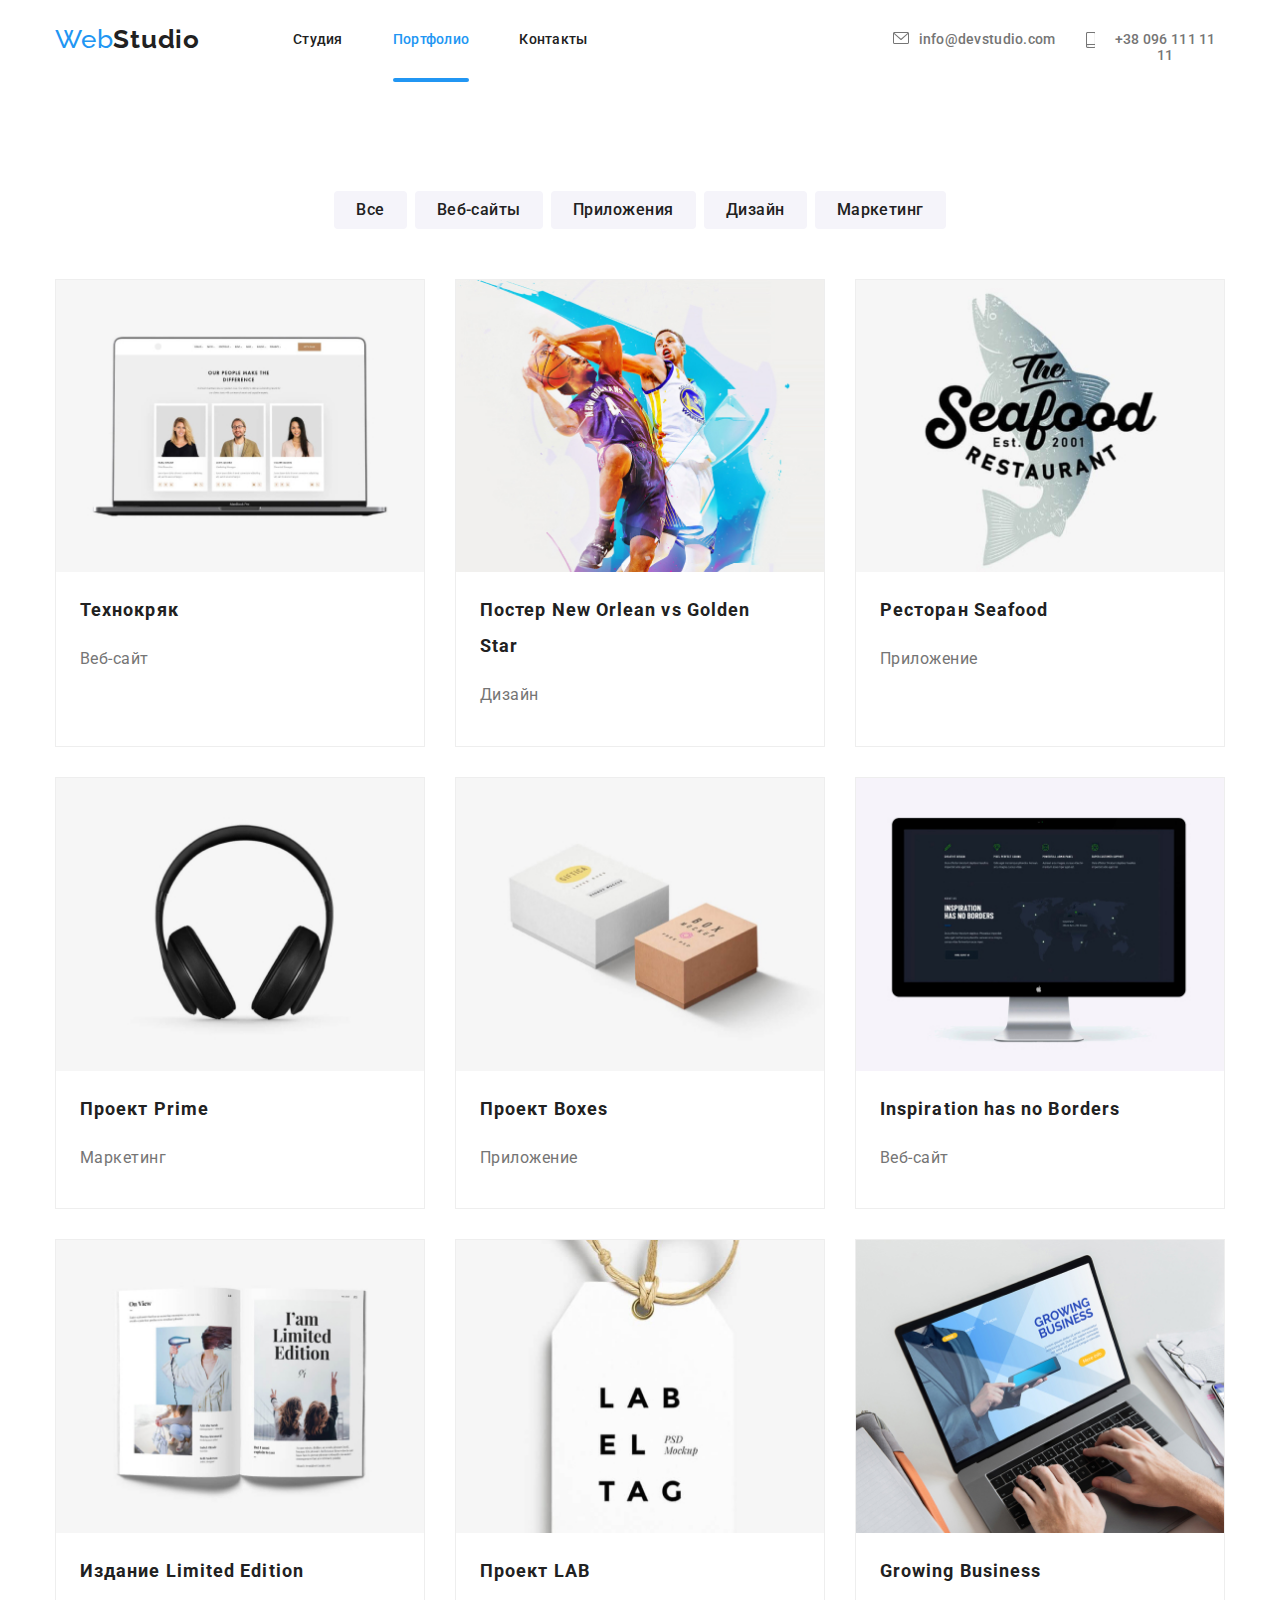
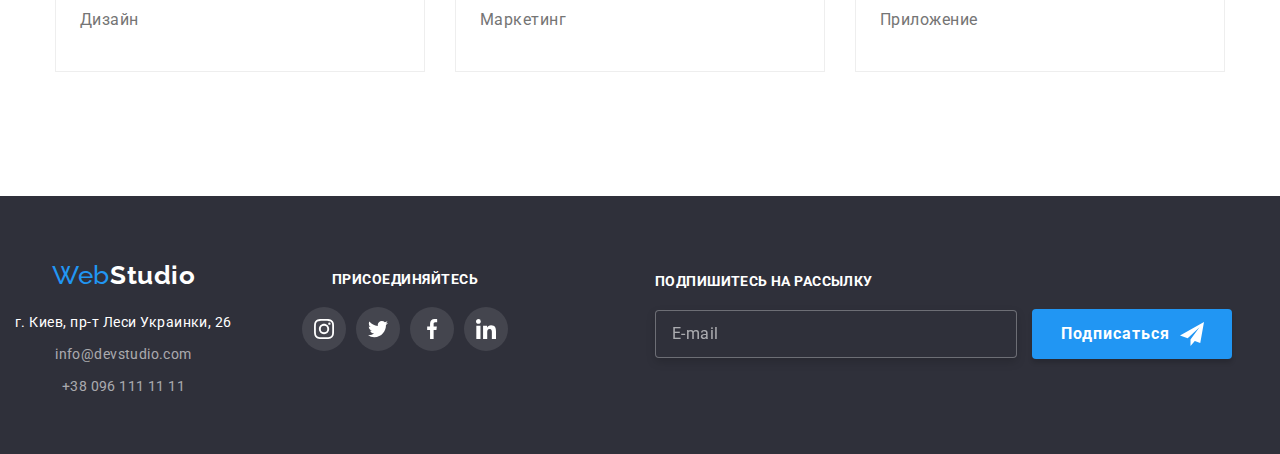
==== commit 8aaf8dba: "adaptiv" ====
--- a/portfolio.html
+++ b/portfolio.html
@@ -16,120 +16,81 @@
   </head>
 
   <body>
-    <header class="header">
-      <div class="container flexbox">
-        <a href="./index.html" class="logo"
-          ><span class="nav__link-logo--webtext">Web</span
-          ><span class="nav__link-logo--text">Studio</span>
-        </a>
-        <button
-          type="button"
-          class="mobilebtn is-open"
-          aria-expanded="false"
-          aria-controls="mobile-menu"
-          data-menu-button
-        >
-          <svg
-            width="40px"
-            height="40px"
-            aria-label="Переключатель мобильного меню"
-          >
-            <use
-              width="19"
-              height="19"
-              class="mobilebtn__close"
-              xlink:href="./mobileicon/sprite.svg#close_24px"
-            ></use>
-
-            <use
-              width="24"
-              height="16"
-              class="mobilebtn__menu"
-              xlink:href="./mobileicon/sprite.svg#menu_24px"
-            ></use>
-          </svg>
-        </button>
-        <div class="mobile-menu is-open" id="mobile-menu" data-menu>
-          <ul class="list mobile-text">
-            <li class="mobile-text__item">
-              <a href="./index.html" class="mobile-text__item--link--current"
-                >Студия</a
-              >
-            </li>
-            <li class="mobile-text__item">
-              <a href="./portfolio.html" class="mobile-text__item--link"
-                >Портфолио</a
-              >
-            </li>
-            <li class="mobile-text__item">
-              <a href="#" class="mobile-text__item--link">Контакты</a>
-            </li>
-          </ul>
-
-          <ul class="list contacts">
-            <li class="contacts__item">
-              <a class="contacts__link" href="mailto:info@devstudio.com">
-                <svg class="icon-mail">
-                  <use href="./svg/xx/sprite.svg#envelope"></use>
-                </svg>
-                info@devstudio.com</a
-              >
-            </li>
-            <li class="contacts__item">
-              <a class="contacts__link" href="tel:+380961111111">
-                <svg class="icon-tel">
-                  <use href="./svg/xx/sprite.svg#smartphone"></use>
-                </svg>
-                +38 096 111 11 11</a
-              >
-            </li>
-          </ul>
-        </div>
-      </div>
-    </header>
-
-    <!-- <header class="portfolio-header">
+    <header class="prtflheader">
       <div class="container flexbox">
         <nav class="nav">
           <a href="./index.html" class="nav__link-logo"
             ><span class="nav__link-logo--webtext">Web</span
             ><span class="nav__link-logo--text">Studio</span>
           </a>
-          <ul class="list textnav">
-            <li class="nav-item">
-              <a href="./index.html" class="textnav--link">Студия</a>
-            </li>
-            <li class="nav-item">
-              <a href="./portfolio.html" class="textnav--link--prtflcurrent"
-                >Портфолио</a
-              >
-            </li>
-            <li class="nav-item">
-              <a href="#" class="textnav--link">Контакты</a>
-            </li>
-          </ul>
+          <button
+            type="button"
+            class="mobilebtn is-open"
+            aria-expanded="false"
+            aria-controls="mobile-menu"
+            data-menu-button
+          >
+            <svg
+              width="40px"
+              height="40px"
+              aria-label="Переключатель мобильного меню"
+            >
+              <use
+                width="19"
+                height="19"
+                class="mobilebtn__close"
+                xlink:href="./mobileicon/sprite.svg#close_24px"
+              ></use>
+
+              <use
+                width="24"
+                height="16"
+                class="mobilebtn__menu"
+                xlink:href="./mobileicon/sprite.svg#menu_24px"
+              ></use>
+            </svg>
+          </button>
+          <div class="mobile-menu is-open" id="mobile-menu" data-menu>
+            <ul class="mobile-text">
+              <li class="mobile-text__item">
+                <a href="./index.html" class="mobile-text__item--link"
+                  >Студия</a
+                >
+              </li>
+              <li class="mobile-text__item">
+                <a
+                  href="./portfolio.html"
+                  class="mobile-text__item--link--current"
+                  >Портфолио</a
+                >
+              </li>
+              <li class="mobile-text__item">
+                <a href="#" class="mobile-text__item--link">Контакты</a>
+              </li>
+            </ul>
+
+            <ul class="contacts">
+              <li class="contacts__item">
+                <a class="contacts__link" href="mailto:info@devstudio.com">
+                  <svg class="icon-mail">
+                    <use href="./svg/xx/sprite.svg#envelope"></use>
+                  </svg>
+                  info@devstudio.com</a
+                >
+              </li>
+              <li class="contacts__item">
+                <a class="contacts__link" href="tel:+380961111111">
+                  <svg class="icon-tel">
+                    <use href="./svg/xx/sprite.svg#smartphone"></use>
+                  </svg>
+                  +38 096 111 11 11</a
+                >
+              </li>
+            </ul>
+          </div>
         </nav>
-
-        <ul class="list links-header">
-          <li class="mail">
-            <a class="mail__link" href="mailto:info@devstudio.com">
-              <svg class="icon-mail">
-                <use href="./svg/xx/sprite.svg#envelope"></use>
-              </svg>
-              info@devstudio.com</a
-            >
-          </li>
-          <li class="tel">
-            <a class="tel__link" href="tel:+380961111111">
-              <svg class="icon-tel">
-                <use href="./svg/xx/sprite.svg#smartphone"></use>
-              </svg>
-              +38 096 111 11 11</a
-            >
-          </li>
-        </ul>
       </div>
-    </header>-->
+    </header>
 
     <main>
       <section class="section-portfolio">
@@ -246,7 +207,10 @@
                   />
                 </picture>
                 <div class="text-card">
-                  <h2 class="card-text">Постер New Orlean vs Golden Star</h2>
+                  <h2 class="card-text">
+                    Постер New Orlean vs Golden <br />
+                    Star
+                  </h2>
                   <p class="paragraf">Дизайн</p>
                 </div>
               </li>
@@ -533,34 +497,36 @@
           <ul class="footermob-social">
             <li class="social__list">
               <a class="joinmob__link" href="https://www.instagram.com/">
-                <svg class="icon">
+                <svg class="icon" width="20px" height="20px">
                   <use href="./svg/sprite.svg#instagram"></use>
                 </svg>
               </a>
             </li>
             <li class="social__list">
               <a class="joinmob__link" href="https://twitter.com/home">
-                <svg class="icon">
+                <svg class="icon" width="20px" height="20px">
                   <use href="./svg/sprite.svg#twitter"></use>
                 </svg>
               </a>
             </li>
             <li class="social__list">
               <a class="joinmob__link" href="https://www.facebook.com/">
-                <svg class="icon">
+                <svg class="icon" width="20px" height="20px">
                   <use href="./svg/sprite.svg#facebook"></use>
                 </svg>
               </a>
             </li>
             <li class="social__list">
               <a class="joinmob__link" href="https://www.linkedin.com/">
-                <svg class="icon">
+                <svg class="icon" width="20px" height="20px">
                   <use href="./svg/sprite.svg#linkedin"></use>
                 </svg>
               </a>
             </li>
           </ul>
         </div>
+      </div>
+      <div class="container">
         <div class="footer-formmob">
           <p>Подпишитесь на рассылку</p>
           <form action="subscribe-form"></form>
@@ -580,82 +546,6 @@
       </div>
     </footer>
 
-    <!-- Контакты -->
-    <!--<footer class="section-footer">
-      <div class="footer container">
-        <div class="address">
-          <a href="./index.html">
-            <span class="address__accent-text">Web</span>
-            <span class="address__logo-footer">Studio</span></a
-          >
-          <address class="address--footer">
-            г. Киев, пр-т Леси Украинки, 26
-          </address>
-
-          <ul class="footer__links">
-            <li>
-              <a href="mailto:info@devstudio.com" class="footer__links--mail"
-                >info@devstudio.com</a
-              >
-            </li>
-            <li>
-              <a href="tel:+380961111111" class="footer__links--tel"
-                >+38 096 111 11 11</a
-              >
-            </li>
-          </ul>
-        </div>
-        <div class="join">
-          <h5>присоединяйтесь</h5>
-          <ul class="footer-social">
-            <li class="social__list">
-              <a class="join__link" href="https://www.instagram.com/">
-                <svg class="icon">
-                  <use href="./svg/sprite.svg#instagram"></use>
-                </svg>
-              </a>
-            </li>
-            <li class="social__list">
-              <a class="join__link" href="https://twitter.com/home">
-                <svg class="icon">
-                  <use href="./svg/sprite.svg#twitter"></use>
-                </svg>
-              </a>
-            </li>
-            <li class="social__list">
-              <a class="join__link" href="https://www.facebook.com/">
-                <svg class="icon">
-                  <use href="./svg/sprite.svg#facebook"></use>
-                </svg>
-              </a>
-            </li>
-            <li class="social__list">
-              <a class="join__link" href="https://www.linkedin.com/">
-                <svg class="icon">
-                  <use href="./svg/sprite.svg#linkedin"></use>
-                </svg>
-              </a>
-            </li>
-          </ul>
-        </div>
-        <div class="footer-form">
-          <p>Подпишитесь на рассылку</p>
-          <form action="subscribe-form"></form>
-          <input
-            class="footer-form__input"
-            type="email"
-            name=""
-            placeholder="E-mail"
-          />
-          <button class="footer-form__btn">
-            Подписаться
-            <svg class="footer-form--icon">
-              <use xlink:href="./form/sprite.svg#send"></use>
-            </svg>
-          </button>
-        </div>
-      </div>
-    </footer>-->
     <script src="./js/script.js"></script>
     <script src="./js/menu.js"></script>
   </body>
--- a/css/main.min.css
+++ b/css/main.min.css
@@ -1,2 +1,2 @@
-html{box-sizing:border-box}body{color:#757575;background-color:#fff;font-family:Roboto, sans-serif;letter-spacing:0.03em}a{text-decoration:none}h5{margin:0}.container{width:1200px;margin-left:auto;margin-right:auto;padding-left:15px;padding-right:15px}@media (min-width: 480px){.container{width:480px}}@media (min-width: 768px){.container{width:768px}}@media (min-width: 1200px){.container{width:1200px;margin-left:auto;margin-right:auto;padding-left:15px;padding-right:15px}}.header .portfolio-header .flexbox{align-items:center;justify-content:flex-end}.header .portfolio-header{padding-top:32px;padding-bottom:32px}.header .portfolio-header .mail{margin-right:50px}@media screen and (min-width: 1200px){.portfolio{margin-top:95px;margin-bottom:93px}}@media screen and (max-width: 767px){.portfolio{margin-top:60px;margin-bottom:60px}}.portfolio-header{border-bottom:1px solid #eeeeee}img{display:block;height:auto;min-width:100%}@media screen and (min-width: 1200px){.client{display:flex;justify-content:space-between;padding-bottom:94px;padding-top:50px;list-style:none;margin:0;padding-left:0}}@media screen and (min-width: 1200px){.client__list{margin:0;width:calc((100% - 30px * 5) / 6);height:90px}}@media screen and (min-width: 1200px){.client__list__list:last-child{margin-right:0px}}button{font-family:inherit}.button__hero{color:#fff;background-color:#2196f3;font-weight:bold;font-size:16px;line-height:1.88;text-align:center;letter-spacing:0.06em;cursor:pointer;border:none;border-radius:4px;padding:10px 32px}.submit-button{width:200px;height:50px;background:#2196f3;border-radius:4px;border:none;color:#fff;font-family:Roboto;font-weight:bold;font-size:16px;line-height:1.9;letter-spacing:0.06em;margin-left:124px}.submit-button:focus,.submit-button:hover{box-shadow:0px 4px 4px rgba(0,0,0,0.15)}.list-button{list-style:none;justify-content:center;padding:0;margin:0;padding-bottom:50px;display:flex}@media screen and (max-width: 767px){.list-button{list-style:none;padding:0;margin:0;padding-bottom:37px;display:flex;flex-wrap:wrap;width:100%;justify-content:flex-start}}.list-button__item:not(:last-child){margin-right:8px}@media screen and (max-width: 767px){.list-button__item{margin:0 0 15px 0}}.list-button__item--button{color:#212121;background-color:#f5f4fa;font-weight:500;font-size:16px;line-height:1.62;letter-spacing:0.03em;text-align:center;border:none;border-radius:4px;padding:6px 22px;transition-property:background-color, color;transition-duration:250ms;transition-timing-function:cubic-bezier(0.4, 0, 0.2, 1)}.list-button__item--button:hover,.list-button__item--button:focus{color:#fff;background-color:#2196f3}.social{align-items:center;padding-top:16px;padding-bottom:30px;padding-right:30px;padding-left:32px;list-style:none;display:inline-flex}.social__list .social__link,.social__list .follow-link{width:44px;height:44px}.social__list:not(:last-child){margin-right:10px}.social__link{display:flex;margin:0;width:100%;height:100%;justify-content:center;align-items:center;border-radius:50%;transition-property:background-color;transition-duration:250ms;transition-timing-function:cubic-bezier(0.4, 0, 0.2, 1)}.social__link:hover{background-color:#2196f3}.social__link:hover .icon{fill:#fff}.footer-social{align-items:center;justify-content:space-around;margin-top:20px;display:flex;list-style:none;padding:0;margin:0}.footer-social:not(:last-child){margin-right:10px}.join{color:#fff;font-weight:bold;font-size:17px;line-height:1.14;letter-spacing:0.03em;text-transform:uppercase}.join__link{display:flex;margin:0;width:44px;height:44px;justify-content:center;align-items:center;border-radius:50%;background-color:rgba(255,255,255,0.1);transition-property:background-color;transition-duration:250ms;transition-timing-function:cubic-bezier(0.4, 0, 0.2, 1)}.join__link:hover{background-color:#2196f3}.join__link:hover .icon{fill:#fff}.join__link .icon{fill:#fff}.backdrop{position:fixed;top:0;left:0;width:100%;height:100%;background-color:rgba(0,0,0,0.2);opacity:1;transition:opacity 250ms cubic-bezier(0.4, 0, 0.2, 1);z-index:1;overflow-y:scroll}.is-hidden{display:none}.modal{position:absolute;top:50%;left:50%;transform:translate(-50%, -50%) scale(1);transition:750ms cubic-bezier(0.4, 0, 0.2, 1);width:528px;height:581px;background:#fff;box-shadow:0px 1px 3px rgba(0,0,0,0.12),0px 1px 1px rgba(0,0,0,0.14),0px 2px 1px rgba(0,0,0,0.2);border-radius:4px}.modal__close-button{position:absolute;font-size:15px;width:30px;height:30px;background:#fff;box-sizing:border-box;border-radius:50%;border:1px solid rgba(0,0,0,0.1);top:8px;right:8px;outline:transparent}.modal__close-button:hover,.modal__close-button:focus{color:#2196f3}.modal__content{display:flex;flex-direction:column;padding:40px}.modal__title{font-family:Roboto;font-weight:bold;font-size:20px;line-height:1.2;text-align:center;letter-spacing:0.03em;color:#212121;margin-bottom:16px}.form{background:#fff;border-radius:4px}.form__field{position:relative;display:flex;flex-direction:column}.form__field.checkbox{display:flex;flex-direction:row;justify-content:center;margin-bottom:30px}.form--label{margin-bottom:4px;font-family:Roboto;font-size:12px;line-height:1.17;letter-spacing:0.01em;color:#757575}.form--input{width:448px;height:40px;border:1px solid rgba(33,33,33,0.2);box-sizing:border-box;border-radius:4px;margin-bottom:14px;padding-left:42px;outline:none}.form--input:focus{border:1px solid #2196f3;border-width:1px;transition-property:border;outline:none}.form--input:focus+svg{fill:#2196f3;transition-property:fill}.form--input--checkbox{-webkit-appearance:none;-moz-appearance:none;appearance:none;position:absolute}.form--input--checkbox:checked+.check-box{background-image:url(../modal/check.svg);fill:#fff;background-color:#2196f3;transition-property:background-color, fill;transition-duration:250ms;transition-timing-function:cubic-bezier(0.4, 0, 0.2, 1)}.form__field--icon{position:absolute;top:29px;left:14px;height:18px;width:18px}.form--textarea{height:120px;border:1px solid rgba(33,33,33,0.2);box-sizing:border-box;border-radius:4px;resize:none;margin-bottom:20px;padding:12px 16px}.form--textarea::placeholder{font-family:Roboto;font-size:12px;line-height:1.2;letter-spacing:0.01em;color:rgba(117,117,117,0.5)}.form--link{color:#2196f3;border-bottom:1px solid #2196f3;display:inline-block;line-height:0.85}.form--textarea:focus{border:1px solid #2196f3;border-width:1px;transition-property:border;transition-duration:250ms;transition-timing-function:cubic-bezier(0.4, 0, 0.2, 1);outline:none}.check-box{position:absolute;background-image:url(../modal/Vector.svg);width:16px;height:15px;left:30px}.footer-form{font-weight:bold;font-size:14px;line-height:1.14;letter-spacing:0.03em;text-transform:uppercase;color:#fff;padding-left:93px}.footer-form__input{background-color:#2f303a;padding-left:16px;padding-right:166px;padding-top:15px;padding-bottom:15px;margin-right:12px;border:1px solid rgba(255,255,255,0.3);box-sizing:border-box;filter:drop-shadow(0px 4px 4px rgba(0,0,0,0.15));border-radius:4px}.footer-form__btn{display:inline-flex;align-items:center;padding-top:10px;padding-bottom:10px;padding-left:29px;padding-right:28px;font-weight:bold;font-size:16px;line-height:1.9;letter-spacing:0.06em;border:none;color:#fff;background-color:#2196f3;box-shadow:0px 4px 4px rgba(0,0,0,0.15);border-radius:4px;cursor:pointer}.footer-form--icon{width:24px;height:24px;margin-left:10px}input::placeholder{font-family:Roboto;font-size:16px;line-height:1.25;letter-spacing:0.03em;color:rgba(255,255,255,0.6)}.icon-mail{content:"";display:inline-block;width:16px;height:12px;margin-right:10px;background-image:url(./svg/xx/sprite.svg#envelope);background-size:contain;fill:currentColor;transition:color cubic-bezier(0.4, 0, 0.2, 1)}.icon-tel{content:"";display:inline-block;width:10px;height:16px;margin-right:10px;background-image:url(./svg/xx/sprite.svg#smartphone);background-size:contain;fill:currentColor;transition:color cubic-bezier(0.4, 0, 0.2, 1)}.textnav{color:#2196f3}@media screen and (min-width: 768px){.textnav{display:inline-flex;list-style:none;margin:0;padding:30px 0 0 0}}.textnav--link:hover,.textnav--link:focus{color:#2196f3}.textnav--link--current{color:#2196f3;font-weight:500;font-size:14px;line-height:1.14;letter-spacing:0.02em;padding-top:32px;padding-bottom:32px;position:relative}.textnav--link--current::after{display:block;content:"";width:100%;height:4px;left:0;bottom:0;color:#2196f3;background:#2196f3;border-radius:2px;position:absolute}.textnav--link--prtflcurrent{color:#2196f3;font-weight:500;font-size:14px;line-height:1.14;letter-spacing:0.02em;padding-top:32px;padding-bottom:32px;position:relative}.textnav--link--prtflcurrent::after{display:block;content:"";width:100%;height:4px;left:0;bottom:0;color:#2196f3;background-color:#2196f3;border-radius:2px;position:absolute}.textnav--link{font-weight:500;font-size:14px;line-height:1.14;letter-spacing:0.02em;padding-top:32px;padding-bottom:32px;position:relative;color:#212121;transition-property:color;transition-duration:250ms;transition-timing-function:cubic-bezier(0.4, 0, 0.2, 1)}.links-header{font-weight:500;font-size:14px;line-height:1.14;letter-spacing:0.02em;padding-top:32px;color:#757575;transition-property:color;transition-duration:250ms;transition-timing-function:cubic-bezier(0.4, 0, 0.2, 1)}@media screen and (min-width: 768px){.links-header{display:inline-block;font-weight:500;font-size:12px;line-height:1.17;letter-spacing:0.02em;list-style:none;padding:0 0 0 58px;margin:0}}.links-header:not(:last-child){margin-bottom:10px}.mail__link{padding-right:30px;padding-top:32px;align-items:center;color:#757575;transition-property:color;transition-duration:250ms;transition-timing-function:cubic-bezier(0.4, 0, 0.2, 1)}@media screen and (min-width: 768px){.mail__link{padding:0}}.mail__link:hover,.mail__link:focus{fill:#2196f3;color:#2196f3}.tel__link{padding-top:32px;align-items:center;color:#757575;transition-property:color;transition-duration:250ms;transition-timing-function:cubic-bezier(0.4, 0, 0.2, 1)}@media screen and (min-width: 768px){.tel__link{padding:0}}.tel__link:hover,.tel__link:focus{cursor:pointer;fill:#2196f3;color:#2196f3}.hero{max-width:100%;height:600px;margin-left:auto;margin-right:auto;background-image:linear-gradient(to right, rgba(47,48,58,0.4), rgba(47,48,58,0.4)),url(../img/hero-img.jpg);background-repeat:no-repeat;background-position:center;background-size:cover;background-color:#2f303a;padding-top:200px;padding-bottom:200px;text-align:center}.hero__title{font-weight:900;font-size:44px;line-height:1.36;text-align:center;letter-spacing:0.06em;text-transform:uppercase;margin:0;padding:0;margin-bottom:30px;color:#fff}.features{margin-top:60px}@media screen and (max-width: 767px){.features{margin-top:94px}}@media screen and (min-width: 1200px){.features{margin-top:94px}}.list{list-style:none;padding:0;margin:0}.skill{list-style:none;padding:0;margin:0}@media screen and (min-width: 768px){.skill{display:flex;flex-wrap:wrap}}@media screen and (min-width: 768px){.skill__icon{flex-basis:calc((100% - 30px) / 2)}}@media screen and (min-width: 1200px){.skill__icon{flex-basis:calc((100% - 3 * 30px) / 4);margin-right:15px}}@media screen and (min-width: 1200px){.skill__icon:not(:last-child){margin-right:30px}}@media screen and (min-width: 768px) and (max-width: 1199px){.skill__icon:nth-child(odd){margin-right:30px}}@media screen and (min-width: 768px){.skill__icon:not(:last-child){margin-bottom:30px}}.skill__icon:last-child{margin-right:0}.skill__title-text{font-weight:bold;font-size:14px;line-height:1.14;letter-spacing:0.03em;text-transform:uppercase;color:#212121;padding-top:30px;padding-bottom:10px;margin:0}@media screen and (min-width: 768px){.skill__title-text{font-weight:bold;font-size:14px;line-height:1.14;letter-spacing:0.03em;text-transform:uppercase}}.skill__paragraf{font-size:16px;line-height:1.9;letter-spacing:0.03em;color:#757575;margin:0}@media screen and (min-width: 768px){.skill__paragraf{font-size:14px;line-height:1.7;letter-spacing:0.03em}}.skill__icon::before{content:"";display:block;min-width:270px;min-height:120px;border-radius:4px;background:#f5f4fa;background-repeat:no-repeat;background-position:center}.icon-antena::before{background-image:url(../img/antenna.png)}.icon-clock::before{background-image:url(../img/clock.png)}.icon-diagram::before{background-image:url(../img/diagram.png)}.icon-astronavt::before{background-image:url(../img/astronaut.png)}.our-work{margin-top:94px}@media (max-width: 1199px){.our-work{display:none}}.our-work__title{font-weight:bold;font-size:36px;line-height:1.16;text-align:center;letter-spacing:0.03em;color:#212121;margin:0;margin-bottom:50px}.our-work__list{padding:0;margin:0;display:flex}.our-work__overlay{position:relative;margin-right:30px;list-style:none;padding:0}.our-work__overlay:last-child{margin-right:0}.our-work__text{display:block;background:rgba(47,48,58,0.8);width:100%;height:auto;position:absolute;padding-top:27px;padding-bottom:27px;left:0;bottom:0;margin:0;font-style:normal;font-weight:700;font-size:14px;line-height:1.1em;text-align:center;letter-spacing:0.03em;text-transform:uppercase;color:#fff}@media screen and (min-width: 1200px){.our-team{line-height:1.19;text-align:center;letter-spacing:0.03em;color:#757575;margin-top:94px;padding-top:94px;padding-bottom:94px;background-color:#f5f4fa}}@media screen and (min-width: 768px){.our-team{line-height:1.19;text-align:center;letter-spacing:0.03em;color:#757575;margin-top:60px;padding-top:60px;padding-bottom:60px;background-color:#f5f4fa}}@media screen and (max-width: 767px){.our-team{font-size:16px;line-height:1.19;text-align:center;letter-spacing:0.03em;color:#757575;margin-top:94px;background-color:#f5f4fa;padding-top:60px;padding-bottom:60px;width:auto}}.our-team__title{font-weight:bold;font-size:36px;line-height:1.17;text-align:center;letter-spacing:0.03em;color:#212121;margin:0;padding:0}@media screen and (min-width: 768px){.our-team__list{display:flex;flex-wrap:wrap;list-style:none;margin:0;padding-top:30px;padding-left:0}}@media screen and (min-width: 1200px){.our-team__list{list-style:none;margin:0;padding-top:50px;padding-left:0;display:flex}}@media screen and (max-width: 767px){.our-team__list{list-style:none;margin:0;padding-top:30px;padding-left:0}}@media screen and (max-width: 767px){.our-team__list--item:not(:last-child){margin-bottom:30px}}@media screen and (min-width: 1200px){.our-team__list--item:nth-last-child(-n+4){margin-bottom:0}}@media screen and (min-width: 1200px){.our-team__list--item:nth-child(odd){margin-right:30px}}.our-team__list--item{border-radius:0px 0px 4px 4px;background-color:#fff;box-shadow:0px 1px 3px rgba(0,0,0,0.12),0px 1px 1px rgba(0,0,0,0.14),0px 2px 1px rgba(0,0,0,0.2)}@media screen and (min-width: 1200px){.our-team__list--item{flex-basis:calc((100% - 4 * 30px) / 4);margin:0 30px 20px 0}}@media screen and (min-width: 768px) and (max-width: 1199px){.our-team__list--item{flex-basis:calc((100% - 30px) / 2);box-shadow:0px 1px 3px rgba(0,0,0,0.12),0px 1px 1px rgba(0,0,0,0.14),0px 2px 1px rgba(0,0,0,0.2)}}@media screen and (min-width: 768px) and (max-width: 1199px){.our-team__list--item:not(:last-child){margin-bottom:30px}}@media screen and (min-width: 768px) and (max-width: 1199px){.our-team__list--item:nth-child(odd){margin-right:30px}}@media screen and (min-width: 768px) and (max-width: 1199px){.our-team__list--item:not(:last-child){margin-bottom:30px}}@media screen and (min-width: 768px) and (max-width: 1199px){.our-team__list--item:nth-last-child(-n+2){margin-bottom:0}}.our-team__list--item:hover,.our-team__list--item:focus{box-shadow:0px 1px 1px rgba(0,0,0,0.12),0px 4px 4px rgba(0,0,0,0.06),1px 4px 6px rgba(0,0,0,0.16)}@media screen and (min-width: 1200px){.our-team__list--item:nth-child(4n){margin-right:0px}}.our-team__name{padding-top:30px;padding-bottom:10px;margin:0;font-weight:500;font-size:16px;line-height:1.19;text-align:center;color:#212121}.our-team .icon{width:20px;height:20px;fill:#afb1b8;transition-property:fill;transition-duration:250ms;transition-timing-function:cubic-bezier(0.4, 0, 0.2, 1)}.title-client{font-weight:bold;font-size:36px;line-height:1.16;text-align:center;letter-spacing:0.03em;color:#212121;padding-top:94px;margin:0}.section-footer{padding-top:64px;padding-bottom:56px;background-color:#2f303a;margin-top:20px}.address{margin-right:70px}.address__accent-text{font-family:Raleway, sans-serif;font-weight:500;font-size:26px;line-height:1.19px;letter-spacing:0.03em;color:#2196f3}.address--footer{color:#fff;font-size:14px;line-height:1.71;font-style:normal}.address__logo-footer{font-family:Raleway, sans-serif;font-weight:bold;font-size:26px;line-height:1.2;color:#fff}.footer{align-items:baseline}.footer__links{list-style:none;padding:0;margin:0}.footer__links :hover,.footer__links :focus{color:#2196f3}.footer__links--mail,.footer__links--tel{font-size:14px;line-height:1.7;letter-spacing:0.03em;color:rgba(255,255,255,0.6);transition-property:color;transition-duration:250ms;transition-timing-function:cubic-bezier(0.4, 0, 0.2, 1)}.cards{margin-bottom:94px}@media screen and (max-width: 767px){.cards{margin-bottom:40px}}.card-item{margin-bottom:30px;border:1px solid #eeeeee;background-color:#fff;position:relative;overflow:hidden}@media screen and (max-width: 767px){.card-item{max-width:100%;margin-bottom:30px;border:1px solid #eeeeee;background-color:#fff;position:relative;overflow:hidden}}@media screen and (min-width: 1200px){.card-item{width:calc((100% - 30px * 2) / 3);margin-right:30px}}.card-item:hover,.card-item:focus{box-shadow:0px 1px 1px rgba(0,0,0,0.12),0px 4px 4px rgba(0,0,0,0.06),1px 4px 6px rgba(0,0,0,0.16)}.card-item:hover .description,.card-item:hover .card-thumb::before{opacity:1;transform:translateY(0)}@media screen and (min-width: 1200px){.card-item:nth-child(3n){margin-right:0px}}.card-item:nth-last-child(-n+3){margin-bottom:0px}.card-thumb{position:relative;overflow:hidden}.card-thumb::before{position:absolute;content:"";display:flex;justify-content:center;align-items:center;width:100%;height:100%;bottom:-100%;right:0;background-color:#2196f3;transform:translateY(100%);transition:transform 250ms cubic-bezier(0.4, 0, 0.2, 1);overflow:hidden;opacity:1}.card-text{font-weight:bold;font-size:18px;line-height:2;letter-spacing:0.06em;color:#212121;margin:0}.text-card{padding:20px 24px}.paragraf{color:#757575}.gallery{font-size:16px;line-height:1.87;flex-wrap:wrap}.description{position:absolute;margin:0;width:100%;height:294px;top:0;right:0;padding:63px 24px;font-weight:400;font-size:18px;line-height:1.56;letter-spacing:0.03em;color:#fff;background-color:rgba(33,150,243,0.9);transform:translateY(100%);transition:transform 250ms cubic-bezier(0.4, 0, 0.2, 1)}@media screen and (max-width: 767px){.description{height:356px}}@media screen and (min-width: 768px){.nav{display:flex}}@media screen and (min-width: 1200px){.nav{margin-right:auto;color:#212121;display:flex}}.nav__link-logo{padding-top:24px;padding-right:93px}.nav__link-logo--webtext{font-family:Raleway, sans-serif;font-weight:500;font-size:26px;line-height:1.19px;letter-spacing:0.03em;color:#2196f3}@media screen and (min-width: 768px) and (max-width: 1199px){.nav__link-logo--text{margin-right:88px}}@media screen and (min-width: 1200px){.nav__link-logo--text{font-family:Raleway, sans-serif;font-weight:bold;font-size:26px;line-height:1.19;letter-spacing:0.03em;margin-right:93px;color:#212121}}.nav-item:not(:last-child){margin-right:50px}@media screen and (min-width: 480px){.nav__link-logo{color:#2196f3;font-family:Raleway, sans-serif;font-weight:normal;font-size:26px;line-height:1.2;letter-spacing:0.03em;-webkit-text-decoration-line:none;text-decoration-line:none;padding-top:16px}}@media screen and (min-width: 768px) and (max-width: 1199px){.nav__link-logo{color:#2196f3;font-family:Raleway, sans-serif;font-weight:normal;font-size:26px;line-height:1.2;letter-spacing:0.03em;-webkit-text-decoration-line:none;text-decoration-line:none;padding:0;margin-top:26px}}@media screen and (min-width: 1200px){.nav__link-logo{color:#2196f3;font-family:Raleway, sans-serif;font-weight:normal;font-size:26px;line-height:1.2;letter-spacing:0.03em;-webkit-text-decoration-line:none;text-decoration-line:none;padding:0;margin-top:24px}}.mobilebtn{position:absolute;display:inline-flex;margin:0;padding:0;margin-top:22px;border:none;background-color:transparent;top:0;right:0}@media screen and (min-width: 768px){.mobilebtn{display:none}}.mobilebtn__close{display:none}.is-open .mobilebtn__close{display:block}.is-open .mobilebtn__menu{display:none}.mobilebtn:focus,.mobilebtn:hover{fill:#2196f3;outline:none}.mobile-menu{background-color:#fff;padding:28px;text-align:center;font-style:28px}@media screen and (max-width: 767px){.mobile-menu{display:none;position:absolute;top:100%;left:0;width:100%;height:453px}.mobile-menu.is-open{display:block}}@media screen and (min-width: 768px){.mobile-menu{display:flex;flex-grow:1;padding:0}}@media screen and (min-width: 1200px){.mobile-text{font-weight:500;font-size:14px;line-height:1.14;letter-spacing:0.02em;text-align:center;list-style:none;padding:32px 305px 32px 0;display:flex;list-style:none;margin:0}.mobile-text__item--link--current{color:#2196f3;font-weight:500;font-size:14px;line-height:1.14;letter-spacing:0.02em;display:flex;position:relative}.mobile-text__item--link{color:#212121;text-align:center}.mobile-text__item:not(:last-child){margin:0 50px 0 0}}@media screen and (max-width: 767px){.mobile-text{margin-left:auto;font-style:normal;font-weight:500;font-size:18px;line-height:1.1;letter-spacing:0.02em;text-align:center;list-style:none;margin:0;padding:0}.mobile-text__item{margin-bottom:60px}.mobile-text__item:not(:last-child){margin-bottom:40px}.mobile-text__item--link{color:#212121;text-align:center;margin-top:60px}.mobile-text__item{color:#212121;text-align:center;margin-top:60px}.mobile-text__item--link--current{color:#2196f3;position:relative}.mobile-text__item--link--current::after{position:absolute;content:"";width:100%;height:4px;left:0;bottom:-8px;background-color:#2196f3;border-radius:2px;margin-bottom:-1px}}@media screen and (min-width: 768px) and (max-width: 1199px){.mobile-text{font-weight:500;font-size:14px;line-height:1.14;letter-spacing:0.02em;text-align:center;list-style:none;padding:32px 0 32px 0;display:flex;list-style:none}.mobile-text__item--link--current{color:#2196f3;font-weight:500;font-size:14px;line-height:1.14;letter-spacing:0.02em;display:flex;position:relative}}@media screen and (min-width: 768px) and (max-width: 1199px) and (min-width: 768px) and (max-width: 1199px){.mobile-text{margin:0 67px 0 0}}@media screen and (min-width: 768px) and (max-width: 1199px){.mobile-text__item:not(:last-child){margin:0 50px 0 0}.mobile-text__item--link{color:#212121;text-align:center}.mobile-text__item{color:#212121;text-align:center}.mobile-text__item--link--current{color:#2196f3;position:relative}.mobile-text__item--link--current::after{position:absolute;content:"";width:100%;height:4px;left:0;bottom:-33px;background-color:#2196f3;border-radius:2px}}@media screen and (min-width: 1200px){.mobile-text__item--link:hover,.mobile-text__item--link:focus{color:#2196f3}.mobile-text__item--link--current::after{position:absolute;content:"";width:100%;height:4px;left:0;bottom:-34px;background-color:#2196f3;border-radius:2px}}@media screen and (min-width: 1200px){.contacts{margin:0;padding:0;display:flex}}@media screen and (max-width: 767px){.contacts{list-style:none;text-align:center;font-family:Roboto;font-style:normal;font-weight:500;font-size:18px;line-height:21px;letter-spacing:0.02em;padding:0}.contacts__item:first-child{margin-bottom:16px}}.contacts__link{color:#757575;font-weight:500;line-height:1.14;letter-spacing:0.02em}@media screen and (min-width: 768px) and (max-width: 1199px){.contacts{list-style:none;font-weight:500;font-size:12px;line-height:1.17;letter-spacing:0.02em;color:#757575;padding:21px 0 0 0;margin:0}}@media screen and (max-width: 1199px){.contacts__item:first-child{margin-bottom:10px}}@media screen and (min-width: 1200px){.contacts__item{display:flex;padding:32px 0 32px 0}.contacts__item:first-child{padding-right:30px}.contacts__link{color:#757575;font-size:14px;font-weight:500;line-height:1.14;letter-spacing:0.02em;display:flex}}@media screen and (min-width: 1200px){.contacts__link:hover{color:#2196f3}}@media screen and (min-width: 768px) and (max-width: 1199px){.header{height:80px;border-bottom:none}}@media screen and (min-width: 480px) and (max-width: 767px){.header{position:relative;right:0;left:0;top:0;background-color:#fff;z-index:1;border-bottom:1px solid #ececec;-webkit-box-align:center;-ms-flex-align:center;align-items:center;display:flex;height:60px}}@media screen and (min-width: 768px) and (max-width: 1199px){.contacts__item{display:flex}}.heromob{max-width:100%;margin-left:auto;margin-right:auto;background-image:linear-gradient(to right, rgba(47,48,58,0.4), rgba(47,48,58,0.4)),url(../imgmobhero/heromob.jpg);background-repeat:no-repeat;background-position:center;background-size:cover;background-color:#2f303a;padding-top:125px;padding-bottom:125px;text-align:center}@media screen and (min-width: 1200px){.heromob{max-width:100%;height:600px;margin-left:auto;margin-right:auto;background-image:linear-gradient(to right, rgba(47,48,58,0.4), rgba(47,48,58,0.4)),url(../imgmobhero/herodesk.jpg);background-repeat:no-repeat;background-position:center;background-size:cover;background-color:#2f303a;padding-top:200px;padding-bottom:200px;text-align:center}}.heromob__title{font-weight:900;font-size:26px;line-height:1.62;text-align:center;letter-spacing:0.06em;text-transform:uppercase;margin:0;padding:0;margin-bottom:30px;color:#fff}.featuresmob{margin-top:60px}.list{list-style:none;padding:0;margin:0}.skillmob{list-style:none;padding:0;margin:0}.skillmob__title-text{font-weight:bold;font-size:14px;line-height:1.14;letter-spacing:0.03em;text-transform:uppercase;color:#212121;text-align:center;padding-top:30px;padding-bottom:10px;margin:0}.skillmob__paragraf{font-size:14px;line-height:1.7;letter-spacing:0.03em;color:#757575;margin:0;margin-bottom:30px}.skillmob__icon::before{content:"";display:block;min-width:270px;min-height:120px;border-radius:4px;background:#f5f4fa;background-repeat:no-repeat;background-position:center}.icon-antena::before{background-image:url(../img/antenna.png)}.icon-clock::before{background-image:url(../img/clock.png)}.icon-diagram::before{background-image:url(../img/diagram.png)}.icon-astronavt::before{background-image:url(../img/astronaut.png)}.title-clientmob{font-weight:700;font-size:28px;letter-spacing:0.03em;line-height:1.17;margin:60px 0 30px 0;text-align:center;color:#212121}.clientmob{box-sizing:border-box;justify-content:space-between;padding-bottom:60px;list-style:none;margin:0;padding-left:0;display:flex;flex-wrap:wrap}.clientmob__list:nth-child(-n+4){margin-bottom:30px}@media screen and (max-width: 767px){.clientmob__list:nth-child(odd){margin-right:30px}}@media screen and (min-width: 1200px){.clientmob__list{margin:0;height:90px;flex-basis:calc((100% - 2 * 30px) / 6)}}@media screen and (min-width: 768px) and (max-width: 1199px){.clientmob__list{margin:0;height:90px;flex-basis:calc((100% - 2 * 30px) / 3)}}@media screen and (max-width: 767px){.clientmob__list{margin:0;height:90px;flex-basis:calc((100% - 30px) / 2)}}.clientmob__list:last-child{margin-right:0px}.clientmob__list--logo-link{display:flex;margin:0;width:100%;height:100%;color:#afb1b8;border:1px solid #afb1b8;border-radius:4px;justify-content:center;align-items:center;transition-property:border;transition-duration:250ms;transition-timing-function:cubic-bezier(0.4, 0, 0.2, 1)}.clientmob__list--logo-link:hover svg{cursor:pointer;fill:#2196f3}.clientmob__list--logo-link:hover{border:1px solid #2196f3;border-radius:4px}.clientmob__list--logo-one{width:44px;height:49px;fill:currentColor;transition-property:fill;transition-duration:250ms;transition-timing-function:cubic-bezier(0.4, 0, 0.2, 1)}.clientmob__list--logo-two{width:40px;height:52px;fill:currentColor;transition-property:fill;transition-duration:250ms;transition-timing-function:cubic-bezier(0.4, 0, 0.2, 1)}.clientmob__list--logo-three{width:41px;height:43px;fill:currentColor;transition-property:fill;transition-duration:250ms;transition-timing-function:cubic-bezier(0.4, 0, 0.2, 1)}.clientmob__list--logo-four{width:80px;height:42px;fill:currentColor;transition-property:fill;transition-duration:250ms;transition-timing-function:cubic-bezier(0.4, 0, 0.2, 1)}.clientmob__list--logo-five{width:59px;height:47px;fill:currentColor;transition-property:fill;transition-duration:250ms;transition-timing-function:cubic-bezier(0.4, 0, 0.2, 1)}.clientmob__list--logo-six{width:88px;height:45px;fill:currentColor;transition-property:fill;transition-duration:250ms;transition-timing-function:cubic-bezier(0.4, 0, 0.2, 1)}@media screen and (max-width: 767px){.section-footermob{padding-top:64px;padding-bottom:56px;background-color:#2f303a}}@media screen and (min-width: 768px){.section-footermob{background-color:#2f303a;padding-bottom:60px}}@media screen and (min-width: 1200px){.section-footermob{padding-top:64px;padding-bottom:56px;background-color:#2f303a;margin-top:20px;display:flex}}.addressmob{text-align:center}@media screen and (min-width: 1200px){.addressmob{margin-right:70px}.addressmob__accent-text{font-family:Raleway, sans-serif;font-weight:500;font-size:26px;line-height:1.19px;letter-spacing:0.03em;color:#2196f3}.addressmob--footer{color:#fff;font-size:14px;line-height:1.71;font-style:normal}.addressmob__logo-footer{font-family:Raleway, sans-serif;font-weight:bold;font-size:26px;line-height:1.2;color:#fff}}@media screen and (min-width: 768px) and (max-width: 1199px){.addressmob{margin-top:60px;margin-bottom:46px}}.addressmob__accent-text{font-family:Raleway, sans-serif;font-weight:500;font-size:26px;line-height:1.19px;letter-spacing:0.03em;color:#2196f3}.addressmob--footer{color:#fff;font-size:14px;line-height:1.71;font-style:normal;padding-top:20px}.addressmob__logo-footer{font-family:Raleway, sans-serif;font-weight:bold;font-size:26px;line-height:1.2;color:#fff}.footermob{align-items:baseline}@media screen and (min-width: 1200px){.footermob{text-align:left;display:flex;align-items:baseline}.footermob__links{list-style:none;padding:0;margin:0}.footermob__links :hover,.footermob__links :focus{color:#2196f3}.footermob__links--mail,.footermob__links--tel{font-size:14px;line-height:1.7;letter-spacing:0.03em;color:rgba(255,255,255,0.6);transition-property:color;transition-duration:250ms;transition-timing-function:cubic-bezier(0.4, 0, 0.2, 1)}}@media screen and (min-width: 768px) and (max-width: 1199px){.footermob{display:flex;justify-content:space-between;padding:0 74px 0 61px}}.footermob__links{list-style:none;padding:0;margin:0}.footermob__links :hover,.footermob__links :focus{color:#2196f3}.footermob__links--mail,.footermob__links--tel{font-size:14px;line-height:1.7;letter-spacing:0.03em;color:rgba(255,255,255,0.6);transition-property:color;transition-duration:250ms;transition-timing-function:cubic-bezier(0.4, 0, 0.2, 1);display:block;padding-top:8px}@media screen and (max-width: 767px){.joinmob{color:#fff;font-weight:bold;font-size:17px;line-height:1.14;letter-spacing:0.03em;text-transform:uppercase;margin-top:60px}}.joinmob__link{display:flex;margin:0;width:44px;height:44px;justify-content:center;align-items:center;border-radius:50%;background-color:rgba(255,255,255,0.1);transition-property:background-color;transition-duration:250ms;transition-timing-function:cubic-bezier(0.4, 0, 0.2, 1)}.joinmob__link:hover{background-color:#2196f3}.joinmob__link:hover .icon{fill:#fff}.joinmob__link .icon{fill:#fff}.footermob-social{list-style:none;display:flex;justify-content:center;padding:0;margin:0}@media screen and (max-width: 767px){.footermob-social{list-style:none;display:flex;justify-content:center;padding:0;margin:0;padding-top:20px;margin-bottom:46px}}@media screen and (min-width: 768px){.footermob-social{padding-top:20px}}.footer-formmob{font-weight:bold;font-size:14px;line-height:1.14;letter-spacing:0.03em;text-transform:uppercase;text-align:center;color:#fff}.footer-formmob__input{background-color:#2f303a;padding-left:16px;padding-right:166px;padding-top:15px;padding-bottom:15px;display:flex;margin-right:12px;border:1px solid rgba(255,255,255,0.3);box-sizing:border-box;filter:drop-shadow(0px 4px 4px rgba(0,0,0,0.15));border-radius:4px;width:100%;margin-bottom:20px;margin-top:6px}@media screen and (min-width: 768px){.footer-formmob__input{width:450px;margin-left:20%}}.footer-formmob__btn{display:inline-flex;align-items:center;padding-top:10px;padding-bottom:10px;padding-left:29px;padding-right:28px;font-weight:bold;font-size:16px;line-height:1.9;letter-spacing:0.06em;border:none;color:#fff;background-color:#2196f3;box-shadow:0px 4px 4px rgba(0,0,0,0.15);border-radius:4px;cursor:pointer}.footer-formmob--icon{width:24px;height:24px;margin-left:10px}input::placeholder{font-family:Roboto;font-size:16px;line-height:1.25;letter-spacing:0.03em;color:rgba(255,255,255,0.6)}.joinmob{color:#fff;font-weight:bold;font-size:17px;line-height:1.14;letter-spacing:0.03em;text-transform:uppercase;text-align:center}.joinmob__link{display:flex;margin:0;width:44px;height:44px;justify-content:center;align-items:center;border-radius:50%;background-color:rgba(255,255,255,0.1);transition-property:background-color;transition-duration:250ms;transition-timing-function:cubic-bezier(0.4, 0, 0.2, 1)}.joinmob__link:hover{background-color:#2196f3}.joinmob__link:hover .icon{fill:#fff}.joinmob__link .icon{fill:#fff}.modalmob{position:absolute;top:50%;left:50%;transform:translate(-50%, -50%) scale(1);transition:750ms cubic-bezier(0.4, 0, 0.2, 1);width:450px;height:609px;background:#fff;box-shadow:0px 1px 3px rgba(0,0,0,0.12),0px 1px 1px rgba(0,0,0,0.14),0px 2px 1px rgba(0,0,0,0.2);border-radius:4px}.modalmob__title{font-family:Roboto;font-weight:bold;font-size:20px;line-height:1.2;text-align:center;letter-spacing:0.03em;color:#212121;margin-bottom:16px;margin:0;padding-bottom:12px}.formmob{background:#fff;border-radius:4px}.formmob__field{position:relative;display:flex;flex-direction:column}.formmob__field.checkbox{display:flex;flex-direction:row;justify-content:center;margin-bottom:30px}.formmob--label{margin-bottom:4px;font-family:Roboto;font-size:12px;line-height:1.17;letter-spacing:0.01em;color:#757575;margin:auto}.formmob--input{width:370px;height:40px;border:1px solid rgba(33,33,33,0.2);box-sizing:border-box;border-radius:4px;margin-bottom:14px;padding-left:42px;outline:none}.formmob--input:focus{border:1px solid #2196f3;border-width:1px;outline:none}.formmob--input:focus+svg{fill:#2196f3;transition-property:fill}.formmob--input--checkboxmob{-webkit-appearance:none;-moz-appearance:none;appearance:none;position:absolute}.formmob--input--checkboxmob:checked+.check-boxmob{background-image:url(../modal/check.svg);fill:#fff;background-color:#2196f3;transition-property:background-color, fill;transition-duration:250ms;transition-timing-function:cubic-bezier(0.4, 0, 0.2, 1)}.formmob__field--icon{position:absolute;top:29px;left:14px;height:18px;width:18px}.formmob--textarea{height:120px;border:1px solid rgba(33,33,33,0.2);box-sizing:border-box;border-radius:4px;resize:none;margin-bottom:20px;padding:12px 16px}.formmob--textarea::placeholder{font-family:Roboto;font-size:12px;line-height:1.2;letter-spacing:0.01em;color:rgba(117,117,117,0.5)}.formmob--link{color:#2196f3;border-bottom:1px solid #2196f3;display:inline-block;line-height:0.85}.formmob--textarea:focus{border:1px solid #2196f3;border-width:1px;transition-property:border;transition-duration:250ms;transition-timing-function:cubic-bezier(0.4, 0, 0.2, 1);outline:none}.submit-buttonmob{width:200px;height:50px;background:#2196f3;border-radius:4px;border:none;color:#fff;font-family:Roboto;font-weight:bold;font-size:16px;line-height:1.9;letter-spacing:0.06em;margin-left:25%;margin-top:30px}.check-boxmob{position:absolute;background-image:url(../modal/Vector.svg);width:16px;height:15px;left:0}
+html{box-sizing:border-box}body{color:#757575;background-color:#fff;font-family:Roboto, sans-serif;letter-spacing:0.03em}a{text-decoration:none}h5{margin:0}.container{width:1200px;margin-left:auto;margin-right:auto;padding-left:15px;padding-right:15px}@media (min-width: 480px){.container{width:480px}}@media (min-width: 768px){.container{width:768px}}@media (min-width: 1200px){.container{width:1200px;margin-left:auto;margin-right:auto;padding-left:15px;padding-right:15px}}.header .portfolio-header .flexbox{align-items:center;justify-content:flex-end}.header .portfolio-header{padding-top:32px;padding-bottom:32px}.header .portfolio-header .mail{margin-right:50px}@media screen and (min-width: 1200px){.portfolio{margin-top:95px;margin-bottom:93px}}@media screen and (max-width: 767px){.portfolio{margin-top:60px;margin-bottom:60px}}.portfolio-header{border-bottom:1px solid #eeeeee}img{display:block;height:auto;width:100%}@media screen and (min-width: 1200px){.client{display:flex;justify-content:space-between;padding-bottom:94px;padding-top:50px;list-style:none;margin:0;padding-left:0}}@media screen and (min-width: 1200px){.client__list{margin:0;width:calc((100% - 30px * 5) / 6);height:90px}}@media screen and (min-width: 1200px){.client__list__list:last-child{margin-right:0px}}button{font-family:inherit}.button__hero{color:#fff;background-color:#2196f3;font-weight:bold;font-size:16px;line-height:1.88;text-align:center;letter-spacing:0.06em;cursor:pointer;border:none;border-radius:4px;padding:10px 32px}.submit-button{width:200px;height:50px;background:#2196f3;border-radius:4px;border:none;color:#fff;font-family:Roboto;font-weight:bold;font-size:16px;line-height:1.9;letter-spacing:0.06em;margin-left:124px}.submit-button:focus,.submit-button:hover{box-shadow:0px 4px 4px rgba(0,0,0,0.15)}@media screen and (min-width: 1200px){.list-button{list-style:none;justify-content:center;padding:0;margin:0;padding-bottom:50px;display:flex}}@media screen and (min-width: 768px) and (max-width: 1199px){.list-button{list-style:none;justify-content:center;padding:0;margin:0;padding:60px 0 30px 0;display:flex}}@media screen and (max-width: 767px){.list-button{list-style:none;padding:0;margin:0;padding-bottom:37px;display:flex;flex-wrap:wrap;width:100%;justify-content:flex-start}}.list-button__item:not(:last-child){margin-right:8px}@media screen and (max-width: 767px){.list-button__item{margin:0 0 15px 0}}.list-button__item--button{color:#212121;background-color:#f5f4fa;font-weight:500;font-size:16px;line-height:1.62;letter-spacing:0.03em;text-align:center;border:none;border-radius:4px;padding:6px 22px;transition-property:background-color, color;transition-duration:250ms;transition-timing-function:cubic-bezier(0.4, 0, 0.2, 1)}.list-button__item--button:hover,.list-button__item--button:focus{color:#fff;background-color:#2196f3}.social{align-items:center;padding-top:16px;padding-bottom:30px;padding-right:30px;padding-left:32px;list-style:none;display:inline-flex}.social__list .social__link,.social__list .follow-link{width:44px;height:44px}.social__list:not(:last-child){margin-right:10px}.social__link{display:flex;margin:0;width:100%;height:100%;justify-content:center;align-items:center;border-radius:50%;transition-property:background-color;transition-duration:250ms;transition-timing-function:cubic-bezier(0.4, 0, 0.2, 1)}.social__link:hover{background-color:#2196f3}.social__link:hover .icon{fill:#fff}.footer-social{align-items:center;justify-content:space-around;margin-top:20px;display:flex;list-style:none;padding:0;margin:0}.footer-social:not(:last-child){margin-right:10px}.join{color:#fff;font-weight:bold;font-size:17px;line-height:1.14;letter-spacing:0.03em;text-transform:uppercase}.join__link{display:flex;margin:0;width:44px;height:44px;justify-content:center;align-items:center;border-radius:50%;background-color:rgba(255,255,255,0.1);transition-property:background-color;transition-duration:250ms;transition-timing-function:cubic-bezier(0.4, 0, 0.2, 1)}.join__link:hover{background-color:#2196f3}.join__link:hover .icon{fill:#fff}.join__link .icon{fill:#fff}.backdrop{position:fixed;top:0;left:0;width:100%;height:100%;background-color:rgba(0,0,0,0.2);opacity:1;transition:opacity 250ms cubic-bezier(0.4, 0, 0.2, 1);z-index:1;overflow-y:scroll}.is-hidden{display:none}.modal{position:absolute;top:50%;left:50%;transform:translate(-50%, -50%) scale(1);transition:750ms cubic-bezier(0.4, 0, 0.2, 1);width:528px;height:581px;background:#fff;box-shadow:0px 1px 3px rgba(0,0,0,0.12),0px 1px 1px rgba(0,0,0,0.14),0px 2px 1px rgba(0,0,0,0.2);border-radius:4px}.modal__close-button{position:absolute;font-size:15px;width:30px;height:30px;background:#fff;box-sizing:border-box;border-radius:50%;border:1px solid rgba(0,0,0,0.1);top:8px;right:8px;outline:transparent}.modal__close-button:hover,.modal__close-button:focus{color:#2196f3}.modal__content{display:flex;flex-direction:column;padding:40px}.modal__title{font-family:Roboto;font-weight:bold;font-size:20px;line-height:1.2;text-align:center;letter-spacing:0.03em;color:#212121;margin-bottom:16px}.form{background:#fff;border-radius:4px}.form__field{position:relative;display:flex;flex-direction:column}.form__field.checkbox{display:flex;flex-direction:row;justify-content:center;margin-bottom:30px}.form--label{margin-bottom:4px;font-family:Roboto;font-size:12px;line-height:1.17;letter-spacing:0.01em;color:#757575}.form--input{width:448px;height:40px;border:1px solid rgba(33,33,33,0.2);box-sizing:border-box;border-radius:4px;margin-bottom:14px;padding-left:42px;outline:none}.form--input:focus{border:1px solid #2196f3;border-width:1px;transition-property:border;outline:none}.form--input:focus+svg{fill:#2196f3;transition-property:fill}.form--input--checkbox{-webkit-appearance:none;-moz-appearance:none;appearance:none;position:absolute}.form--input--checkbox:checked+.check-box{background-image:url(../modal/check.svg);fill:#fff;background-color:#2196f3;transition-property:background-color, fill;transition-duration:250ms;transition-timing-function:cubic-bezier(0.4, 0, 0.2, 1)}.form__field--icon{position:absolute;top:29px;left:14px;height:18px;width:18px}.form--textarea{height:120px;border:1px solid rgba(33,33,33,0.2);box-sizing:border-box;border-radius:4px;resize:none;margin-bottom:20px;padding:12px 16px}.form--textarea::placeholder{font-family:Roboto;font-size:12px;line-height:1.2;letter-spacing:0.01em;color:rgba(117,117,117,0.5)}.form--link{color:#2196f3;border-bottom:1px solid #2196f3;display:inline-block;line-height:0.85}.form--textarea:focus{border:1px solid #2196f3;border-width:1px;transition-property:border;transition-duration:250ms;transition-timing-function:cubic-bezier(0.4, 0, 0.2, 1);outline:none}.check-box{position:absolute;background-image:url(../modal/Vector.svg);width:16px;height:15px;left:30px}.footer-form{font-weight:bold;font-size:14px;line-height:1.14;letter-spacing:0.03em;text-transform:uppercase;color:#fff;padding-left:93px}.footer-form__input{background-color:#2f303a;padding-left:16px;padding-right:166px;padding-top:15px;padding-bottom:15px;margin-right:12px;border:1px solid rgba(255,255,255,0.3);box-sizing:border-box;filter:drop-shadow(0px 4px 4px rgba(0,0,0,0.15));border-radius:4px}.footer-form__btn{display:inline-flex;align-items:center;padding-top:10px;padding-bottom:10px;padding-left:29px;padding-right:28px;font-weight:bold;font-size:16px;line-height:1.9;letter-spacing:0.06em;border:none;color:#fff;background-color:#2196f3;box-shadow:0px 4px 4px rgba(0,0,0,0.15);border-radius:4px;cursor:pointer}.footer-form--icon{width:24px;height:24px;margin-left:10px}input::placeholder{font-family:Roboto;font-size:16px;line-height:1.25;letter-spacing:0.03em;color:rgba(255,255,255,0.6)}.icon-mail{content:"";display:inline-block;width:16px;height:12px;margin-right:10px;background-image:url(./svg/xx/sprite.svg#envelope);background-size:contain;fill:currentColor;transition:color cubic-bezier(0.4, 0, 0.2, 1)}.icon-tel{content:"";display:inline-block;width:10px;height:16px;margin-right:10px;background-image:url(./svg/xx/sprite.svg#smartphone);background-size:contain;fill:currentColor;transition:color cubic-bezier(0.4, 0, 0.2, 1)}.textnav{color:#2196f3}@media screen and (min-width: 768px){.textnav{display:inline-flex;list-style:none;margin:0;padding:30px 0 0 0}}.textnav--link:hover,.textnav--link:focus{color:#2196f3}.textnav--link--current{color:#2196f3;font-weight:500;font-size:14px;line-height:1.14;letter-spacing:0.02em;padding-top:32px;padding-bottom:32px;position:relative}.textnav--link--current::after{display:block;content:"";width:100%;height:4px;left:0;bottom:0;color:#2196f3;background:#2196f3;border-radius:2px;position:absolute}.textnav--link--prtflcurrent{color:#2196f3;font-weight:500;font-size:14px;line-height:1.14;letter-spacing:0.02em;padding-top:32px;padding-bottom:32px;position:relative}.textnav--link--prtflcurrent::after{display:block;content:"";width:100%;height:4px;left:0;bottom:0;color:#2196f3;background-color:#2196f3;border-radius:2px;position:absolute}.textnav--link{font-weight:500;font-size:14px;line-height:1.14;letter-spacing:0.02em;padding-top:32px;padding-bottom:32px;position:relative;color:#212121;transition-property:color;transition-duration:250ms;transition-timing-function:cubic-bezier(0.4, 0, 0.2, 1)}.links-header{font-weight:500;font-size:14px;line-height:1.14;letter-spacing:0.02em;padding-top:32px;color:#757575;transition-property:color;transition-duration:250ms;transition-timing-function:cubic-bezier(0.4, 0, 0.2, 1)}@media screen and (min-width: 768px){.links-header{display:inline-block;font-weight:500;font-size:12px;line-height:1.17;letter-spacing:0.02em;list-style:none;padding:0 0 0 58px;margin:0}}.links-header:not(:last-child){margin-bottom:10px}.mail__link{padding-right:30px;padding-top:32px;align-items:center;color:#757575;transition-property:color;transition-duration:250ms;transition-timing-function:cubic-bezier(0.4, 0, 0.2, 1)}@media screen and (min-width: 768px){.mail__link{padding:0}}.mail__link:hover,.mail__link:focus{fill:#2196f3;color:#2196f3}.tel__link{padding-top:32px;align-items:center;color:#757575;transition-property:color;transition-duration:250ms;transition-timing-function:cubic-bezier(0.4, 0, 0.2, 1)}@media screen and (min-width: 768px){.tel__link{padding:0}}.tel__link:hover,.tel__link:focus{cursor:pointer;fill:#2196f3;color:#2196f3}.hero{max-width:100%;height:600px;margin-left:auto;margin-right:auto;background-image:linear-gradient(to right, rgba(47,48,58,0.4), rgba(47,48,58,0.4)),url(../img/hero-img.jpg);background-repeat:no-repeat;background-position:center;background-size:cover;background-color:#2f303a;padding-top:200px;padding-bottom:200px;text-align:center}.hero__title{font-weight:900;font-size:44px;line-height:1.36;text-align:center;letter-spacing:0.06em;text-transform:uppercase;margin:0;padding:0;margin-bottom:30px;color:#fff}.features{margin-top:60px}@media screen and (max-width: 767px){.features{margin-top:94px}}@media screen and (min-width: 1200px){.features{margin-top:94px}}.list{list-style:none;padding:0;margin:0}.skill{list-style:none;padding:0;margin:0}@media screen and (min-width: 768px){.skill{display:flex;flex-wrap:wrap}}@media screen and (min-width: 768px){.skill__icon{flex-basis:calc((100% - 30px) / 2)}}@media screen and (min-width: 1200px){.skill__icon{flex-basis:calc((100% - 3 * 30px) / 4);margin-right:15px}}@media screen and (min-width: 1200px){.skill__icon:not(:last-child){margin-right:30px}}@media screen and (min-width: 768px) and (max-width: 1199px){.skill__icon:nth-child(odd){margin-right:30px}}@media screen and (min-width: 768px){.skill__icon:not(:last-child){margin-bottom:30px}}.skill__icon:last-child{margin-right:0}.skill__title-text{font-weight:bold;font-size:14px;line-height:1.14;letter-spacing:0.03em;text-transform:uppercase;color:#212121;padding-top:30px;padding-bottom:10px;margin:0}@media screen and (min-width: 768px){.skill__title-text{font-weight:bold;font-size:14px;line-height:1.14;letter-spacing:0.03em;text-transform:uppercase}}.skill__paragraf{font-size:16px;line-height:1.9;letter-spacing:0.03em;color:#757575;margin:0}@media screen and (min-width: 768px){.skill__paragraf{font-size:14px;line-height:1.7;letter-spacing:0.03em}}.skill__icon::before{content:"";display:block;min-width:270px;min-height:120px;border-radius:4px;background:#f5f4fa;background-repeat:no-repeat;background-position:center}.icon-antena::before{background-image:url(../img/antenna.png)}.icon-clock::before{background-image:url(../img/clock.png)}.icon-diagram::before{background-image:url(../img/diagram.png)}.icon-astronavt::before{background-image:url(../img/astronaut.png)}.our-work{margin-top:94px}@media (max-width: 1199px){.our-work{display:none}}.our-work__title{font-weight:bold;font-size:36px;line-height:1.16;text-align:center;letter-spacing:0.03em;color:#212121;margin:0;margin-bottom:50px}.our-work__list{padding:0;margin:0;display:flex}.our-work__overlay{position:relative;margin-right:30px;list-style:none;padding:0}.our-work__overlay:last-child{margin-right:0}.our-work__text{display:block;background:rgba(47,48,58,0.8);width:100%;height:auto;position:absolute;padding-top:27px;padding-bottom:27px;left:0;bottom:0;margin:0;font-style:normal;font-weight:700;font-size:14px;line-height:1.1em;text-align:center;letter-spacing:0.03em;text-transform:uppercase;color:#fff}@media screen and (min-width: 1200px){.our-team{line-height:1.19;text-align:center;letter-spacing:0.03em;color:#757575;margin-top:94px;padding-top:94px;padding-bottom:94px;background-color:#f5f4fa}}@media screen and (min-width: 768px){.our-team{line-height:1.19;text-align:center;letter-spacing:0.03em;color:#757575;margin-top:60px;padding-top:60px;padding-bottom:60px;background-color:#f5f4fa}}@media screen and (max-width: 767px){.our-team{font-size:16px;line-height:1.19;text-align:center;letter-spacing:0.03em;color:#757575;margin-top:94px;background-color:#f5f4fa;padding-top:60px;padding-bottom:60px;width:auto}}.our-team__title{font-weight:bold;font-size:36px;line-height:1.17;text-align:center;letter-spacing:0.03em;color:#212121;margin:0;padding:0}@media screen and (min-width: 768px){.our-team__list{display:flex;flex-wrap:wrap;list-style:none;margin:0;padding-top:30px;padding-left:0}}@media screen and (min-width: 1200px){.our-team__list{list-style:none;margin:0;padding-top:50px;padding-left:0;display:flex}}@media screen and (max-width: 767px){.our-team__list{list-style:none;margin:0;padding-top:30px;padding-left:0}}@media screen and (max-width: 767px){.our-team__list--item:not(:last-child){margin-bottom:30px}}@media screen and (min-width: 1200px){.our-team__list--item:nth-last-child(-n+4){margin-bottom:0}}@media screen and (min-width: 1200px){.our-team__list--item:nth-child(odd){margin-right:30px}}.our-team__list--item{border-radius:0px 0px 4px 4px;background-color:#fff;box-shadow:0px 1px 3px rgba(0,0,0,0.12),0px 1px 1px rgba(0,0,0,0.14),0px 2px 1px rgba(0,0,0,0.2)}@media screen and (min-width: 1200px){.our-team__list--item{flex-basis:calc((100% - 4 * 30px) / 4);margin:0 30px 20px 0}}@media screen and (min-width: 768px) and (max-width: 1199px){.our-team__list--item{flex-basis:calc((100% - 30px) / 2);box-shadow:0px 1px 3px rgba(0,0,0,0.12),0px 1px 1px rgba(0,0,0,0.14),0px 2px 1px rgba(0,0,0,0.2)}}@media screen and (min-width: 768px) and (max-width: 1199px){.our-team__list--item:not(:last-child){margin-bottom:30px}}@media screen and (min-width: 768px) and (max-width: 1199px){.our-team__list--item:nth-child(odd){margin-right:30px}}@media screen and (min-width: 768px) and (max-width: 1199px){.our-team__list--item:not(:last-child){margin-bottom:30px}}@media screen and (min-width: 768px) and (max-width: 1199px){.our-team__list--item:nth-last-child(-n+2){margin-bottom:0}}.our-team__list--item:hover,.our-team__list--item:focus{box-shadow:0px 1px 1px rgba(0,0,0,0.12),0px 4px 4px rgba(0,0,0,0.06),1px 4px 6px rgba(0,0,0,0.16)}@media screen and (min-width: 1200px){.our-team__list--item:nth-child(4n){margin-right:0px}}.our-team__name{padding-top:30px;padding-bottom:10px;margin:0;font-weight:500;font-size:16px;line-height:1.19;text-align:center;color:#212121}.our-team .icon{width:20px;height:20px;fill:#afb1b8;transition-property:fill;transition-duration:250ms;transition-timing-function:cubic-bezier(0.4, 0, 0.2, 1)}.title-client{font-weight:bold;font-size:36px;line-height:1.16;text-align:center;letter-spacing:0.03em;color:#212121;padding-top:94px;margin:0}.section-footer{padding-top:64px;padding-bottom:56px;background-color:#2f303a;margin-top:20px}.address{margin-right:70px}.address__accent-text{font-family:Raleway, sans-serif;font-weight:500;font-size:26px;line-height:1.19px;letter-spacing:0.03em;color:#2196f3}.address--footer{color:#fff;font-size:14px;line-height:1.71;font-style:normal}.address__logo-footer{font-family:Raleway, sans-serif;font-weight:bold;font-size:26px;line-height:1.2;color:#fff}.footer{align-items:baseline}.footer__links{list-style:none;padding:0;margin:0}.footer__links :hover,.footer__links :focus{color:#2196f3}.footer__links--mail,.footer__links--tel{font-size:14px;line-height:1.7;letter-spacing:0.03em;color:rgba(255,255,255,0.6);transition-property:color;transition-duration:250ms;transition-timing-function:cubic-bezier(0.4, 0, 0.2, 1)}.cards{margin-bottom:94px}@media screen and (max-width: 767px){.cards{margin-bottom:40px}}@media screen and (min-width: 768px) and (max-width: 1199px){.cards{margin-bottom:36px}}@media screen and (min-width: 768px) and (max-width: 1199px){.card-item:nth-child(2n+1){margin-right:26px}}.card-item{margin-bottom:30px;border:1px solid #eeeeee;background-color:#fff;position:relative;overflow:hidden}@media screen and (max-width: 767px){.card-item{max-width:100%;margin-bottom:30px;border:1px solid #eeeeee;background-color:#fff;position:relative;overflow:hidden}}@media screen and (min-width: 1200px){.card-item{width:calc((100% - 30px * 2) / 3);margin-right:30px}}.card-item:hover,.card-item:focus{box-shadow:0px 1px 1px rgba(0,0,0,0.12),0px 4px 4px rgba(0,0,0,0.06),1px 4px 6px rgba(0,0,0,0.16)}.card-item:hover .description,.card-item:hover .card-thumb::before{opacity:1;transform:translateY(0)}@media screen and (min-width: 1200px){.card-item:nth-child(3n){margin-right:0px}}.card-thumb{position:relative;overflow:hidden}.card-thumb::before{position:absolute;content:"";display:flex;justify-content:center;align-items:center;width:100%;height:100%;bottom:-100%;right:0;background-color:#2196f3;transform:translateY(100%);transition:transform 250ms cubic-bezier(0.4, 0, 0.2, 1);overflow:hidden;opacity:1}.card-text{font-weight:bold;font-size:18px;line-height:2;letter-spacing:0.06em;color:#212121;margin:0}.text-card{padding:20px 24px}.paragraf{color:#757575}@media screen and (max-width: 767px){.gallery{font-size:16px;line-height:1.87;flex-wrap:wrap}}@media screen and (min-width: 768px){.gallery{font-size:16px;line-height:1.87;flex-wrap:wrap;display:flex}}.description{position:absolute;margin:0;width:100%;height:294px;top:0;right:0;padding:63px 24px;font-weight:400;font-size:18px;line-height:1.56;letter-spacing:0.03em;color:#fff;background-color:rgba(33,150,243,0.9);transform:translateY(100%);transition:transform 250ms cubic-bezier(0.4, 0, 0.2, 1)}@media screen and (max-width: 767px){.description{height:356px}}@media screen and (min-width: 768px){.nav{display:flex}}@media screen and (min-width: 1200px){.nav{margin-right:auto;color:#212121;display:flex}}.nav__link-logo{padding-top:24px;padding-right:93px}.nav__link-logo--webtext{font-family:Raleway, sans-serif;font-weight:500;font-size:26px;line-height:1.19px;letter-spacing:0.03em;color:#2196f3}.nav__link-logo--text{font-weight:bold;font-size:24px;line-height:28px;letter-spacing:0.03em;color:#212121}@media screen and (min-width: 768px) and (max-width: 1199px){.nav__link-logo--text{margin-right:88px}}@media screen and (min-width: 1200px){.nav__link-logo--text{font-family:Raleway, sans-serif;font-weight:bold;font-size:26px;line-height:1.19;letter-spacing:0.03em;margin-right:93px;color:#212121}}.nav-item:not(:last-child){margin-right:50px}@media screen and (min-width: 480px){.nav__link-logo{color:#2196f3;font-family:Raleway, sans-serif;font-weight:normal;font-size:26px;line-height:1.2;letter-spacing:0.03em;-webkit-text-decoration-line:none;text-decoration-line:none;padding-top:16px}}@media screen and (min-width: 768px) and (max-width: 1199px){.nav__link-logo{color:#2196f3;font-family:Raleway, sans-serif;font-weight:normal;font-size:26px;line-height:1.2;letter-spacing:0.03em;-webkit-text-decoration-line:none;text-decoration-line:none;padding:0;margin-top:26px}}@media screen and (min-width: 1200px){.nav__link-logo{color:#2196f3;font-family:Raleway, sans-serif;font-weight:normal;font-size:26px;line-height:1.2;letter-spacing:0.03em;-webkit-text-decoration-line:none;text-decoration-line:none;padding:0;margin-top:24px}}.mobilebtn{position:absolute;display:inline-flex;margin:0;padding:0;margin-top:22px;border:none;background-color:transparent;top:0;right:0}@media screen and (min-width: 768px){.mobilebtn{display:none}}.mobilebtn__close{display:none}.is-open .mobilebtn__close{display:block}.is-open .mobilebtn__menu{display:none}.mobilebtn:focus,.mobilebtn:hover{fill:#2196f3;outline:none}.mobile-menu{background-color:#fff;padding:28px;text-align:center;font-style:28px}@media screen and (max-width: 767px){.mobile-menu{display:none;position:absolute;top:100%;left:0;width:100%;height:453px}.mobile-menu.is-open{display:block}}@media screen and (min-width: 768px){.mobile-menu{display:flex;flex-grow:1;padding:0}}@media screen and (min-width: 1200px){.mobile-text{font-weight:500;font-size:14px;line-height:1.14;letter-spacing:0.02em;text-align:center;list-style:none;padding:32px 305px 32px 0;display:flex;list-style:none;margin:0}.mobile-text__item--link--current{color:#2196f3;font-weight:500;font-size:14px;line-height:1.14;letter-spacing:0.02em;display:flex;position:relative}.mobile-text__item--link{color:#212121;text-align:center}.mobile-text__item:not(:last-child){margin:0 50px 0 0}}@media screen and (max-width: 767px){.mobile-text{margin-left:auto;font-style:normal;font-weight:500;font-size:18px;line-height:1.1;letter-spacing:0.02em;text-align:center;list-style:none;margin:0;padding:0}.mobile-text__item{margin-bottom:60px}.mobile-text__item:not(:last-child){margin-bottom:40px}.mobile-text__item--link{color:#212121;text-align:center;margin-top:60px}.mobile-text__item{color:#212121;text-align:center;margin-top:60px}.mobile-text__item--link--current{color:#2196f3;position:relative}.mobile-text__item--link--current::after{position:absolute;content:"";width:100%;height:4px;left:0;bottom:-8px;background-color:#2196f3;border-radius:2px;margin-bottom:-1px}}@media screen and (min-width: 768px) and (max-width: 1199px){.mobile-text{font-weight:500;font-size:14px;line-height:1.14;letter-spacing:0.02em;text-align:center;list-style:none;padding:32px 0 32px 0;display:flex;list-style:none}.mobile-text__item--link--current{color:#2196f3;font-weight:500;font-size:14px;line-height:1.14;letter-spacing:0.02em;display:flex;position:relative}}@media screen and (min-width: 768px) and (max-width: 1199px) and (min-width: 768px) and (max-width: 1199px){.mobile-text{margin:0 67px 0 0}}@media screen and (min-width: 768px) and (max-width: 1199px){.mobile-text__item:not(:last-child){margin:0 50px 0 0}.mobile-text__item--link{color:#212121;text-align:center}.mobile-text__item{color:#212121;text-align:center}.mobile-text__item--link--current{color:#2196f3;position:relative}.mobile-text__item--link--current::after{position:absolute;content:"";width:100%;height:4px;left:0;bottom:-33px;background-color:#2196f3;border-radius:2px}}@media screen and (min-width: 1200px){.mobile-text__item--link:hover,.mobile-text__item--link:focus{color:#2196f3}.mobile-text__item--link--current::after{position:absolute;content:"";width:100%;height:4px;left:0;bottom:-34px;background-color:#2196f3;border-radius:2px}}@media screen and (min-width: 1200px){.contacts{margin:0;padding:0;display:flex}}@media screen and (max-width: 767px){.contacts{list-style:none;text-align:center;font-family:Roboto;font-style:normal;font-weight:500;font-size:18px;line-height:21px;letter-spacing:0.02em;padding:0}.contacts__item:first-child{margin-bottom:16px}}.contacts__link{color:#757575;font-weight:500;line-height:1.14;letter-spacing:0.02em}@media screen and (min-width: 768px) and (max-width: 1199px){.contacts{list-style:none;font-weight:500;font-size:12px;line-height:1.17;letter-spacing:0.02em;color:#757575;padding:21px 0 0 0;margin:0}}@media screen and (max-width: 1199px){.contacts__item:first-child{margin-bottom:10px}}@media screen and (min-width: 1200px){.contacts__item{display:flex;padding:32px 0 32px 0}.contacts__item:first-child{padding-right:30px}.contacts__link{color:#757575;font-size:14px;font-weight:500;line-height:1.14;letter-spacing:0.02em;display:flex}}@media screen and (min-width: 1200px){.contacts__link:hover{color:#2196f3}}@media screen and (min-width: 768px) and (max-width: 1199px){.header{height:80px;border-bottom:none}}@media screen and (min-width: 480px) and (max-width: 767px){.header{position:relative;right:0;left:0;top:0;background-color:#fff;z-index:1;border-bottom:1px solid #ececec;-webkit-box-align:center;-ms-flex-align:center;align-items:center;display:flex;height:60px}}@media screen and (min-width: 768px) and (max-width: 1199px){.prtflheader{height:80px;border-bottom:1px solid #ececec}}@media screen and (min-width: 480px) and (max-width: 767px){.prtflheader{position:relative;right:0;left:0;top:0;background-color:#fff;z-index:1;border-bottom:1px solid #ececec;-webkit-box-align:center;-ms-flex-align:center;align-items:center;display:flex;height:60px}}@media screen and (min-width: 768px) and (max-width: 1199px){.contacts__item{display:flex}}.heromob{max-width:100%;margin-left:auto;margin-right:auto;background-image:linear-gradient(to right, rgba(47,48,58,0.4), rgba(47,48,58,0.4)),url(../imgmobhero/heromob.jpg);background-repeat:no-repeat;background-position:center;background-size:cover;background-color:#2f303a;padding-top:125px;padding-bottom:125px;text-align:center}@media screen and (min-width: 1200px){.heromob{max-width:100%;height:600px;margin-left:auto;margin-right:auto;background-image:linear-gradient(to right, rgba(47,48,58,0.4), rgba(47,48,58,0.4)),url(../imgmobhero/herodesk.jpg);background-repeat:no-repeat;background-position:center;background-size:cover;background-color:#2f303a;padding-top:200px;padding-bottom:200px;text-align:center}}.heromob__title{font-weight:900;font-size:26px;line-height:1.62;text-align:center;letter-spacing:0.06em;text-transform:uppercase;margin:0;padding:0;margin-bottom:30px;color:#fff}.featuresmob{margin-top:60px}.list{list-style:none;padding:0;margin:0}.skillmob{list-style:none;padding:0;margin:0}.skillmob__title-text{font-weight:bold;font-size:14px;line-height:1.14;letter-spacing:0.03em;text-transform:uppercase;color:#212121;text-align:center;padding-top:30px;padding-bottom:10px;margin:0}.skillmob__paragraf{font-size:14px;line-height:1.7;letter-spacing:0.03em;color:#757575;margin:0;margin-bottom:30px}.skillmob__icon::before{content:"";display:block;min-width:270px;min-height:120px;border-radius:4px;background:#f5f4fa;background-repeat:no-repeat;background-position:center}.icon-antena::before{background-image:url(../img/antenna.png)}.icon-clock::before{background-image:url(../img/clock.png)}.icon-diagram::before{background-image:url(../img/diagram.png)}.icon-astronavt::before{background-image:url(../img/astronaut.png)}.title-clientmob{font-weight:700;font-size:28px;letter-spacing:0.03em;line-height:1.17;margin:60px 0 30px 0;text-align:center;color:#212121}.clientmob{box-sizing:border-box;justify-content:space-between;padding-bottom:60px;list-style:none;margin:0;padding-left:0;display:flex;flex-wrap:wrap}.clientmob__list:nth-child(-n+4){margin-bottom:30px}@media screen and (max-width: 767px){.clientmob__list:nth-child(odd){margin-right:30px}}@media screen and (min-width: 1200px){.clientmob__list{margin:0;height:90px;flex-basis:calc((100% - 2 * 30px) / 6)}}@media screen and (min-width: 768px) and (max-width: 1199px){.clientmob__list{margin:0;height:90px;flex-basis:calc((100% - 2 * 30px) / 3)}}@media screen and (max-width: 767px){.clientmob__list{margin:0;height:90px;flex-basis:calc((100% - 30px) / 2)}}.clientmob__list:last-child{margin-right:0px}.clientmob__list--logo-link{display:flex;margin:0;width:100%;height:100%;color:#afb1b8;border:1px solid #afb1b8;border-radius:4px;justify-content:center;align-items:center;transition-property:border;transition-duration:250ms;transition-timing-function:cubic-bezier(0.4, 0, 0.2, 1)}.clientmob__list--logo-link:hover svg{cursor:pointer;fill:#2196f3}.clientmob__list--logo-link:hover{border:1px solid #2196f3;border-radius:4px}.clientmob__list--logo-one{width:44px;height:49px;fill:currentColor;transition-property:fill;transition-duration:250ms;transition-timing-function:cubic-bezier(0.4, 0, 0.2, 1)}.clientmob__list--logo-two{width:40px;height:52px;fill:currentColor;transition-property:fill;transition-duration:250ms;transition-timing-function:cubic-bezier(0.4, 0, 0.2, 1)}.clientmob__list--logo-three{width:41px;height:43px;fill:currentColor;transition-property:fill;transition-duration:250ms;transition-timing-function:cubic-bezier(0.4, 0, 0.2, 1)}.clientmob__list--logo-four{width:80px;height:42px;fill:currentColor;transition-property:fill;transition-duration:250ms;transition-timing-function:cubic-bezier(0.4, 0, 0.2, 1)}.clientmob__list--logo-five{width:59px;height:47px;fill:currentColor;transition-property:fill;transition-duration:250ms;transition-timing-function:cubic-bezier(0.4, 0, 0.2, 1)}.clientmob__list--logo-six{width:88px;height:45px;fill:currentColor;transition-property:fill;transition-duration:250ms;transition-timing-function:cubic-bezier(0.4, 0, 0.2, 1)}@media screen and (max-width: 767px){.section-footermob{padding-top:64px;padding-bottom:56px;background-color:#2f303a}}@media screen and (min-width: 768px){.section-footermob{background-color:#2f303a;padding-bottom:60px}}@media screen and (min-width: 1200px){.section-footermob{padding-top:64px;padding-bottom:56px;background-color:#2f303a;margin-top:20px;display:flex}}.addressmob{text-align:center}@media screen and (min-width: 1200px){.addressmob{margin-right:70px}.addressmob__accent-text{font-family:Raleway, sans-serif;font-weight:500;font-size:26px;line-height:1.19px;letter-spacing:0.03em;color:#2196f3}.addressmob--footer{color:#fff;font-size:14px;line-height:1.71;font-style:normal}.addressmob__logo-footer{font-family:Raleway, sans-serif;font-weight:bold;font-size:26px;line-height:1.2;color:#fff}}@media screen and (min-width: 768px) and (max-width: 1199px){.addressmob{margin-top:60px;margin-bottom:46px}}.addressmob__accent-text{font-family:Raleway, sans-serif;font-weight:500;font-size:26px;line-height:1.19px;letter-spacing:0.03em;color:#2196f3}.addressmob--footer{color:#fff;font-size:14px;line-height:1.71;font-style:normal;padding-top:20px}.addressmob__logo-footer{font-family:Raleway, sans-serif;font-weight:bold;font-size:26px;line-height:1.2;color:#fff}.footermob{align-items:baseline}@media screen and (min-width: 1200px){.footermob{text-align:left;display:flex;align-items:baseline}.footermob__links{list-style:none;padding:0;margin:0}.footermob__links :hover,.footermob__links :focus{color:#2196f3}.footermob__links--mail,.footermob__links--tel{font-size:14px;line-height:1.7;letter-spacing:0.03em;color:rgba(255,255,255,0.6);transition-property:color;transition-duration:250ms;transition-timing-function:cubic-bezier(0.4, 0, 0.2, 1)}}@media screen and (min-width: 768px) and (max-width: 1199px){.footermob{display:flex;justify-content:space-between;padding:0 74px 0 61px}}.footermob__links{list-style:none;padding:0;margin:0}.footermob__links :hover,.footermob__links :focus{color:#2196f3}.footermob__links--mail,.footermob__links--tel{font-size:14px;line-height:1.7;letter-spacing:0.03em;color:rgba(255,255,255,0.6);transition-property:color;transition-duration:250ms;transition-timing-function:cubic-bezier(0.4, 0, 0.2, 1);display:block;padding-top:8px}@media screen and (max-width: 767px){.joinmob{color:#fff;font-weight:bold;font-size:17px;line-height:1.14;letter-spacing:0.03em;text-transform:uppercase;margin-top:60px}}.joinmob__link{display:flex;margin:0;width:44px;height:44px;justify-content:center;align-items:center;border-radius:50%;background-color:rgba(255,255,255,0.1);transition-property:background-color;transition-duration:250ms;transition-timing-function:cubic-bezier(0.4, 0, 0.2, 1)}.joinmob__link:hover{background-color:#2196f3}.joinmob__link:hover .icon{fill:#fff}.joinmob__link .icon{fill:#fff}.footermob-social{list-style:none;display:flex;justify-content:center;padding:0;margin:0}@media screen and (max-width: 767px){.footermob-social{list-style:none;display:flex;justify-content:center;padding:0;margin:0;padding-top:20px;margin-bottom:46px}}@media screen and (min-width: 768px){.footermob-social{padding-top:20px}}@media screen and (min-width: 480px) and (max-width: 1199px){.footer-formmob{font-weight:bold;font-size:14px;line-height:1.14;letter-spacing:0.03em;text-transform:uppercase;text-align:center;color:#fff}}@media screen and (min-width: 1200px){.footer-formmob{font-weight:bold;font-size:14px;line-height:1.14;letter-spacing:0.03em;text-transform:uppercase;color:#fff}}@media screen and (min-width: 1200px){.footer-formmob__input{background-color:#2f303a;padding-left:16px;padding-right:166px;padding-top:15px;padding-bottom:15px;margin-right:12px;border:1px solid rgba(255,255,255,0.3);box-sizing:border-box;filter:drop-shadow(0px 4px 4px rgba(0,0,0,0.15));border-radius:4px;margin-top:6px}}@media screen and (min-width: 768px) and (max-width: 1199px){.footer-formmob__input{width:450px;margin-left:20%;background-color:#2f303a;padding-left:16px;padding-right:166px;padding-top:15px;padding-bottom:15px;display:flex;margin-right:12px;border:1px solid rgba(255,255,255,0.3);box-sizing:border-box;filter:drop-shadow(0px 4px 4px rgba(0,0,0,0.15));border-radius:4px;margin-bottom:20px;margin-top:6px}}@media screen and (min-width: 480px) and (max-width: 767px){.footer-formmob__input{background-color:#2f303a;padding-left:16px;padding-right:166px;padding-top:15px;padding-bottom:15px;display:flex;margin-right:12px;border:1px solid rgba(255,255,255,0.3);box-sizing:border-box;filter:drop-shadow(0px 4px 4px rgba(0,0,0,0.15));border-radius:4px;width:100%;margin-bottom:20px;margin-top:6px}}.footer-formmob__btn{display:inline-flex;align-items:center;padding-top:10px;padding-bottom:10px;padding-left:29px;padding-right:28px;font-weight:bold;font-size:16px;line-height:1.9;letter-spacing:0.06em;border:none;color:#fff;background-color:#2196f3;box-shadow:0px 4px 4px rgba(0,0,0,0.15);border-radius:4px;cursor:pointer}.footer-formmob--icon{width:24px;height:24px;margin-left:10px}input::placeholder{font-family:Roboto;font-size:16px;line-height:1.25;letter-spacing:0.03em;color:rgba(255,255,255,0.6)}.joinmob{color:#fff;font-weight:bold;font-size:17px;line-height:1.14;letter-spacing:0.03em;text-transform:uppercase;text-align:center}.joinmob__link{display:flex;margin:0;width:44px;height:44px;justify-content:center;align-items:center;border-radius:50%;background-color:rgba(255,255,255,0.1);transition-property:background-color;transition-duration:250ms;transition-timing-function:cubic-bezier(0.4, 0, 0.2, 1)}.joinmob__link:hover{background-color:#2196f3}.joinmob__link:hover .icon{fill:#fff}.joinmob__link .icon{fill:#fff}.modalmob{position:absolute;top:50%;left:50%;transform:translate(-50%, -50%) scale(1);transition:750ms cubic-bezier(0.4, 0, 0.2, 1);width:450px;height:609px;background:#fff;box-shadow:0px 1px 3px rgba(0,0,0,0.12),0px 1px 1px rgba(0,0,0,0.14),0px 2px 1px rgba(0,0,0,0.2);border-radius:4px}.modalmob__title{font-family:Roboto;font-weight:bold;font-size:20px;line-height:1.2;text-align:center;letter-spacing:0.03em;color:#212121;margin-bottom:16px;margin:0;padding-bottom:12px}.formmob{background:#fff;border-radius:4px}.formmob__field{position:relative;display:flex;flex-direction:column}.formmob__field.checkbox{display:flex;flex-direction:row;justify-content:center;margin-bottom:30px}.formmob--label{margin-bottom:4px;font-family:Roboto;font-size:12px;line-height:1.17;letter-spacing:0.01em;color:#757575;margin:auto}.formmob--input{width:370px;height:40px;border:1px solid rgba(33,33,33,0.2);box-sizing:border-box;border-radius:4px;margin-bottom:14px;padding-left:42px;outline:none}.formmob--input:focus{border:1px solid #2196f3;border-width:1px;outline:none}.formmob--input:focus+svg{fill:#2196f3;transition-property:fill}.formmob--input--checkboxmob{-webkit-appearance:none;-moz-appearance:none;appearance:none;position:absolute}.formmob--input--checkboxmob:checked+.check-boxmob{background-image:url(../modal/check.svg);fill:#fff;background-color:#2196f3;transition-property:background-color, fill;transition-duration:250ms;transition-timing-function:cubic-bezier(0.4, 0, 0.2, 1)}.formmob__field--icon{position:absolute;top:29px;left:14px;height:18px;width:18px}.formmob--textarea{height:120px;border:1px solid rgba(33,33,33,0.2);box-sizing:border-box;border-radius:4px;resize:none;margin-bottom:20px;padding:12px 16px}.formmob--textarea::placeholder{font-family:Roboto;font-size:12px;line-height:1.2;letter-spacing:0.01em;color:rgba(117,117,117,0.5)}.formmob--link{color:#2196f3;border-bottom:1px solid #2196f3;display:inline-block;line-height:0.85}.formmob--textarea:focus{border:1px solid #2196f3;border-width:1px;transition-property:border;transition-duration:250ms;transition-timing-function:cubic-bezier(0.4, 0, 0.2, 1);outline:none}.submit-buttonmob{width:200px;height:50px;background:#2196f3;border-radius:4px;border:none;color:#fff;font-family:Roboto;font-weight:bold;font-size:16px;line-height:1.9;letter-spacing:0.06em;margin-left:25%;margin-top:30px}.check-boxmob{position:absolute;background-image:url(../modal/Vector.svg);width:16px;height:15px;left:0}
 /*# sourceMappingURL=main.min.css.map */